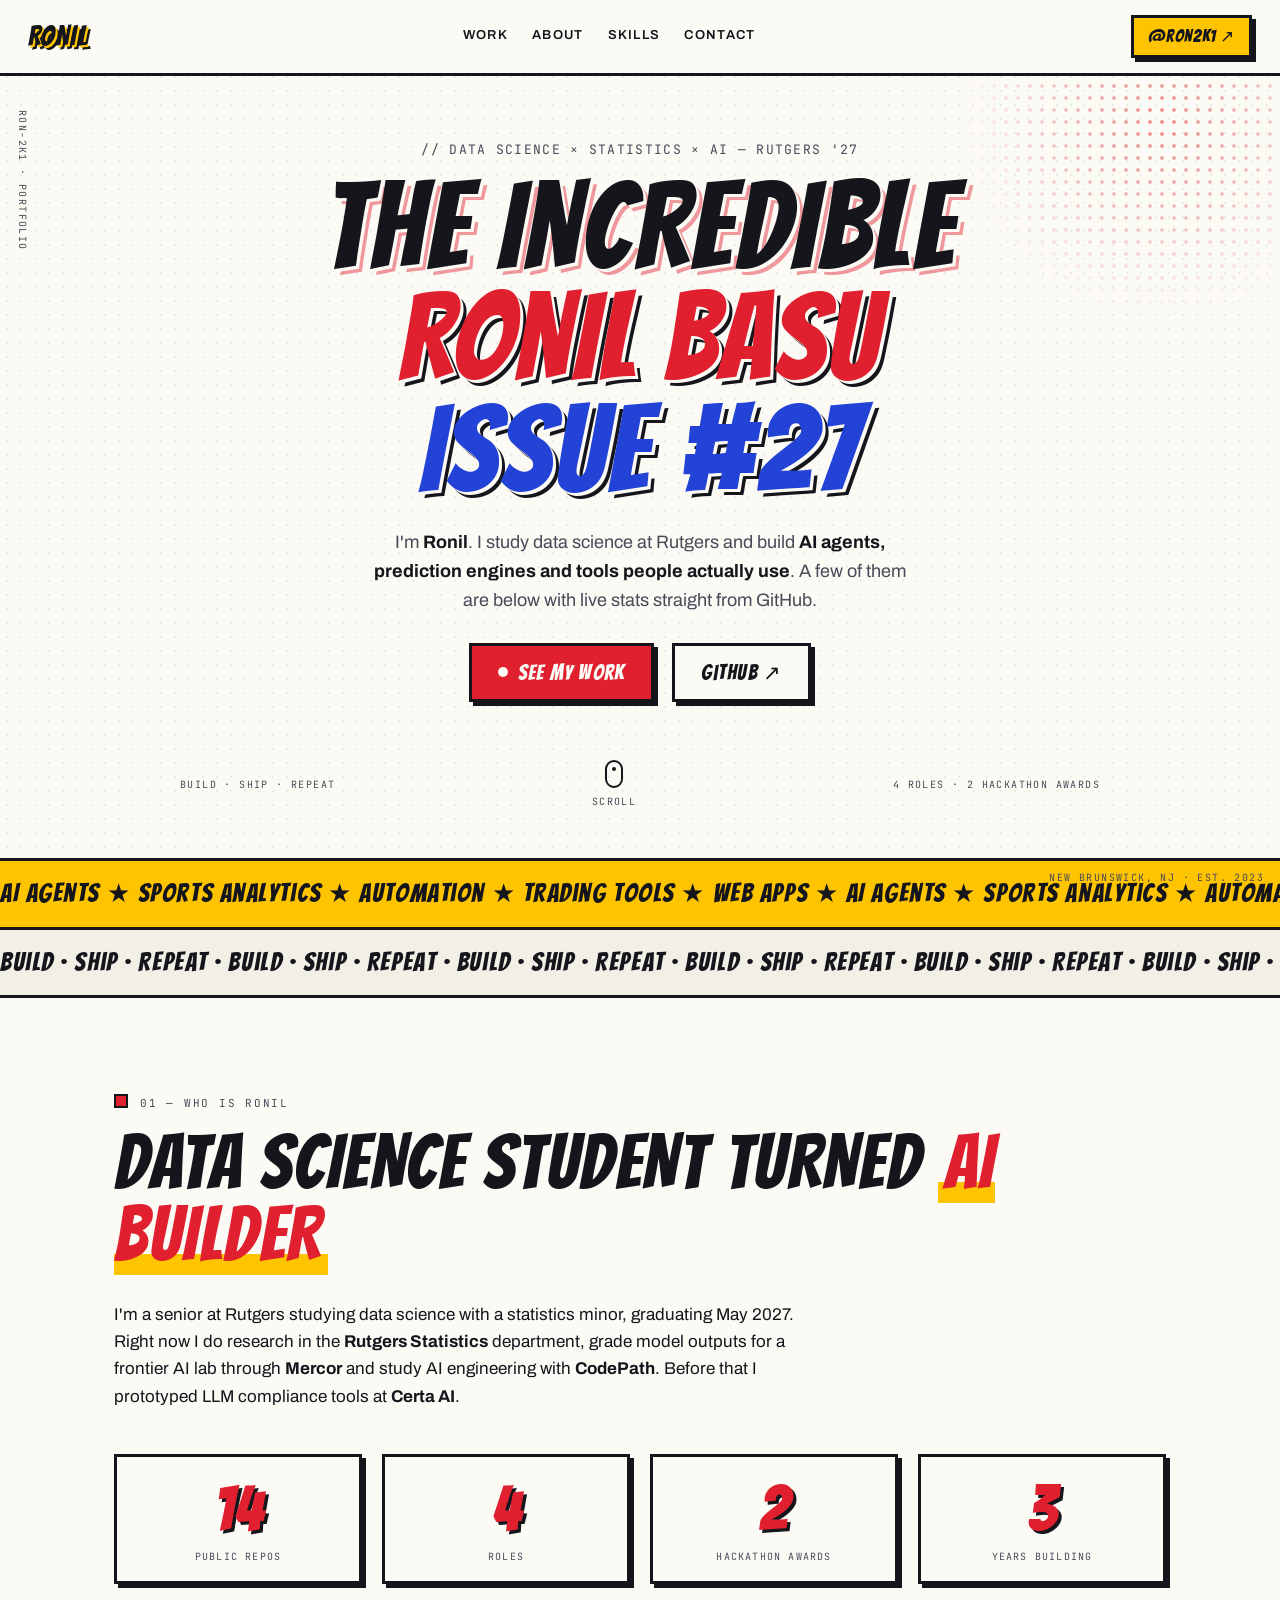
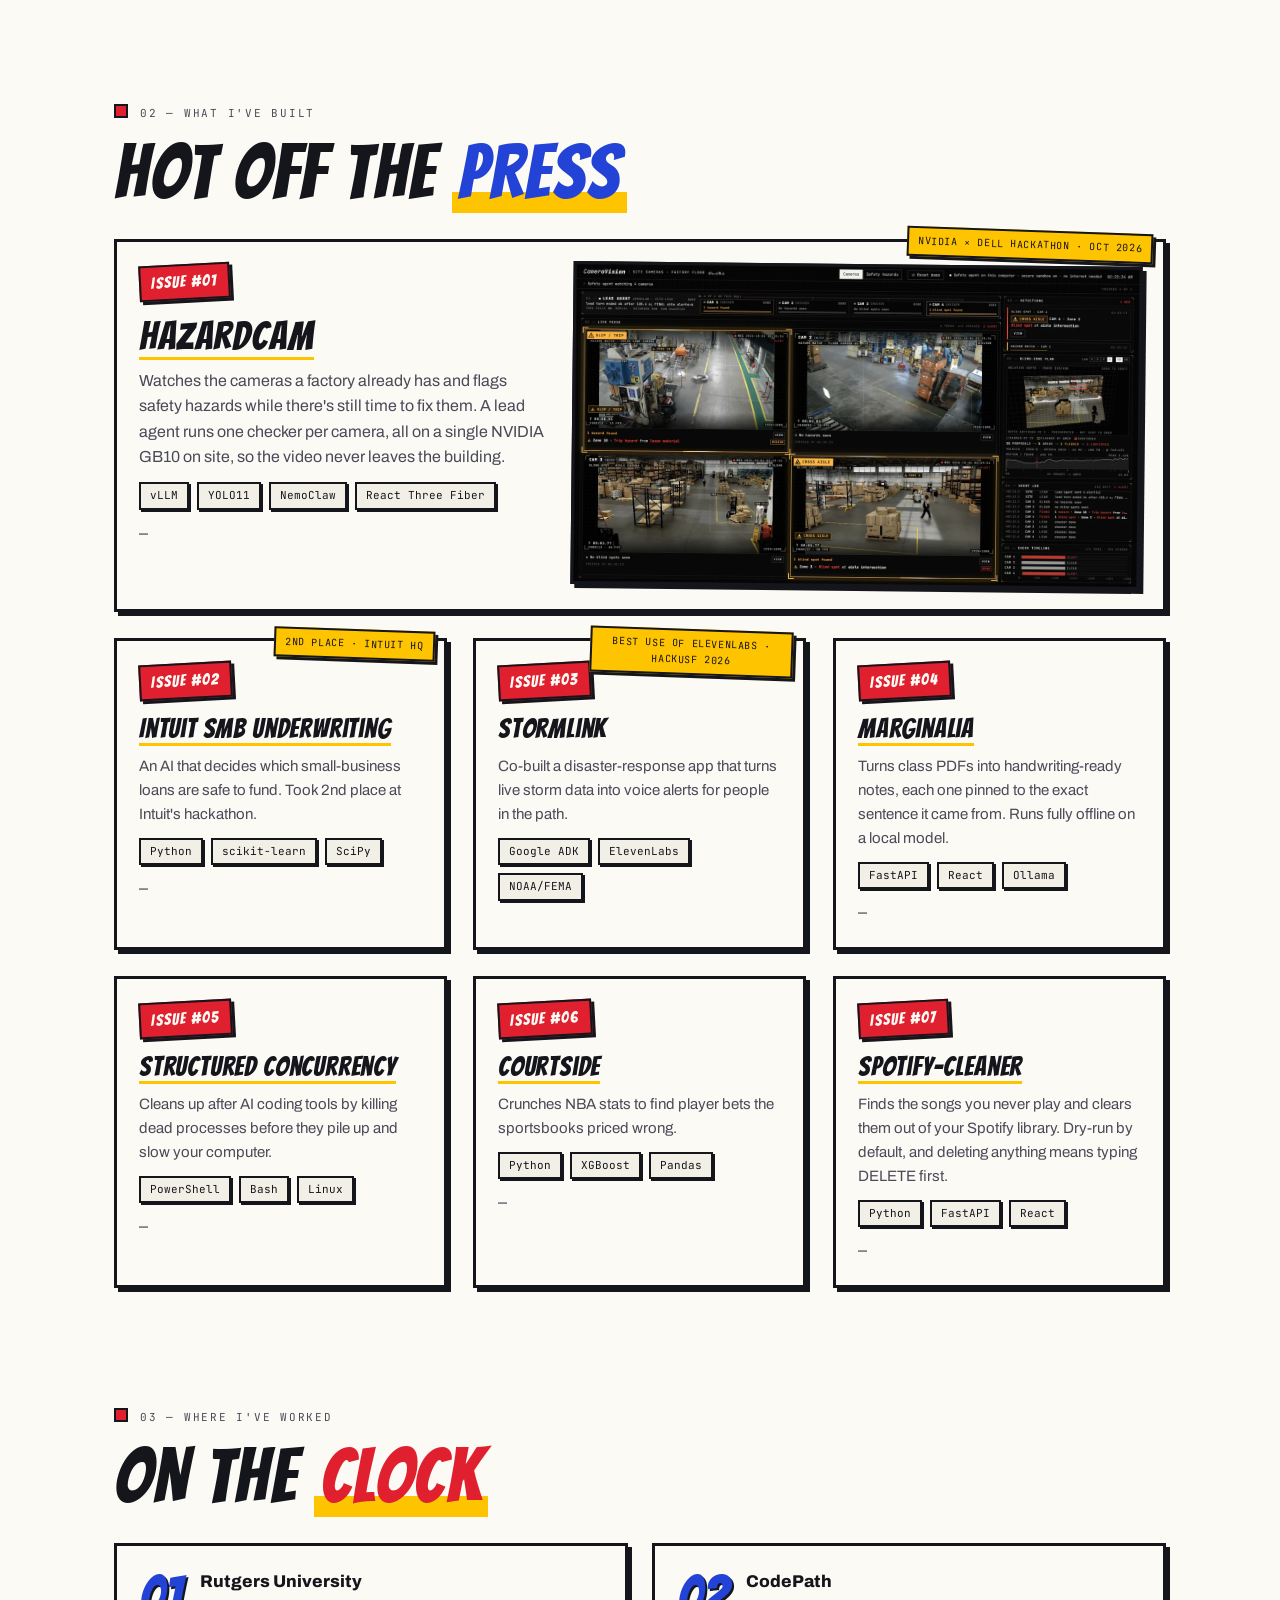
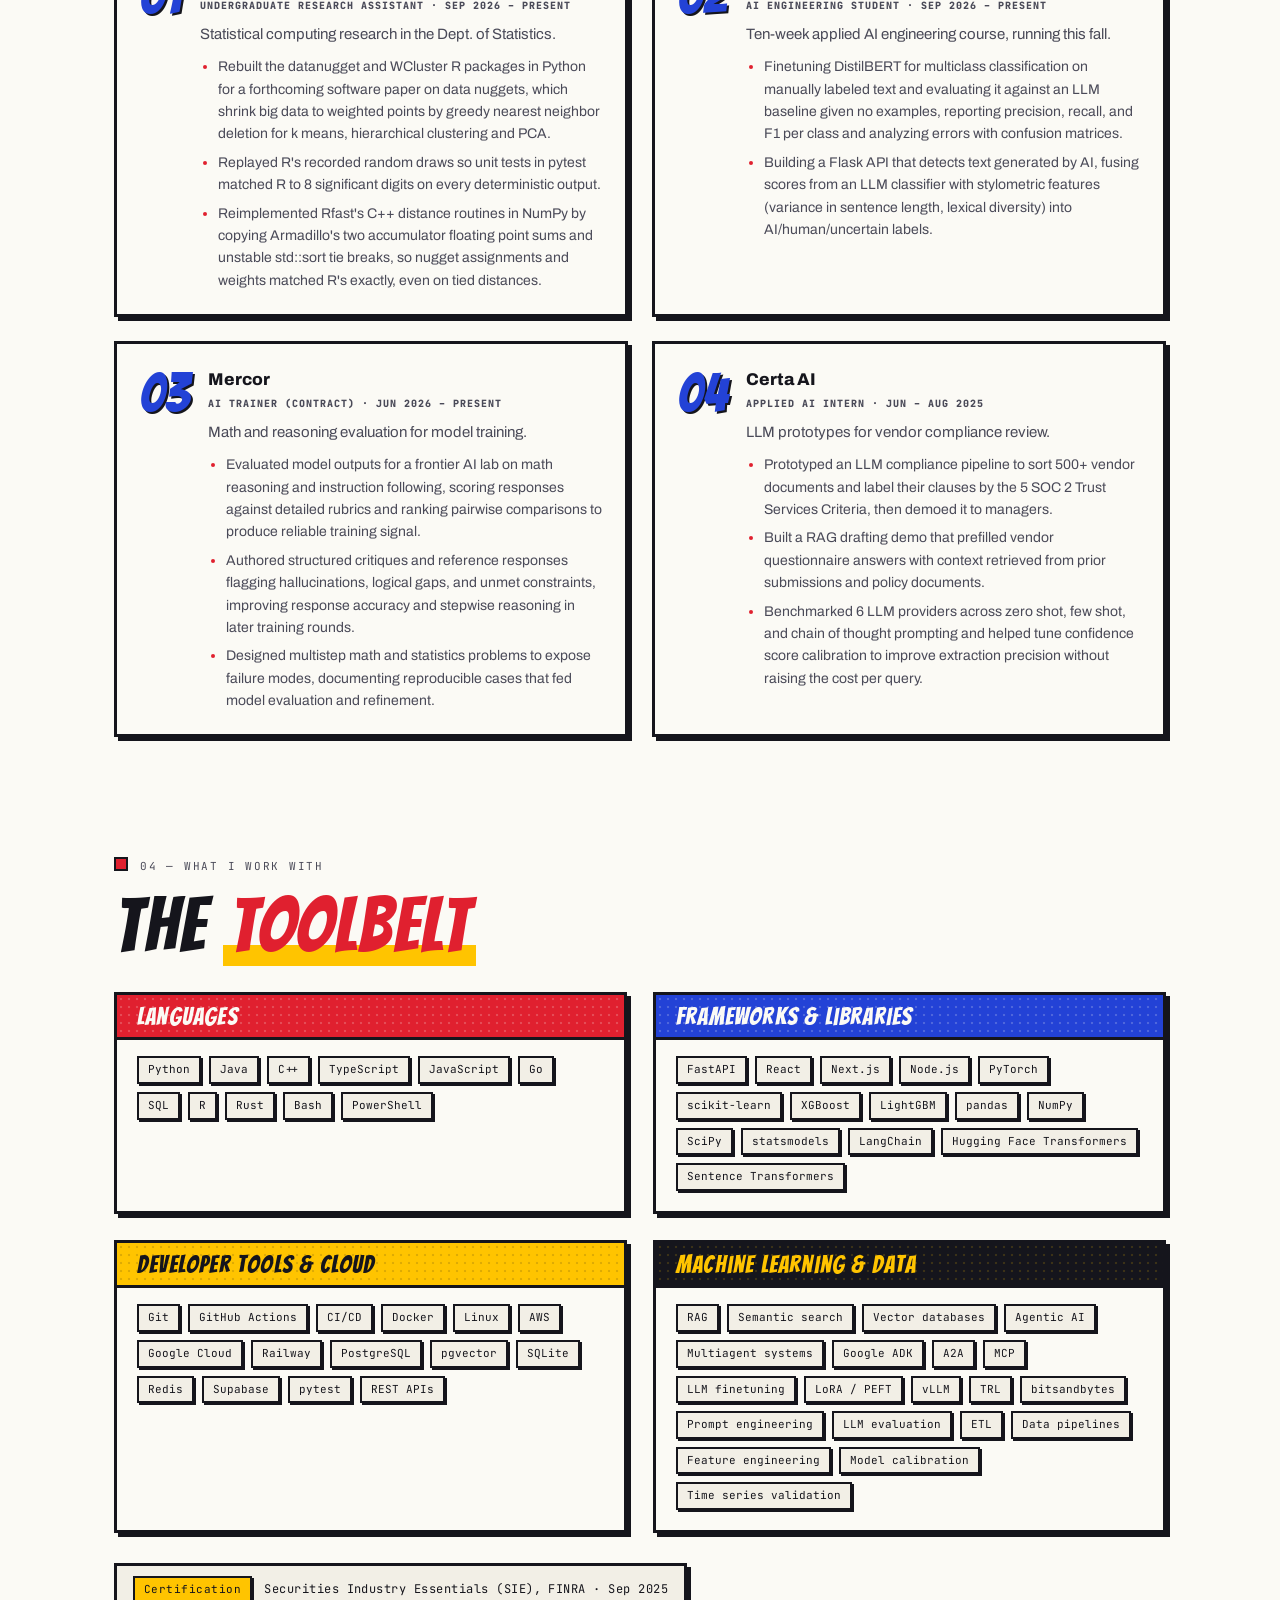
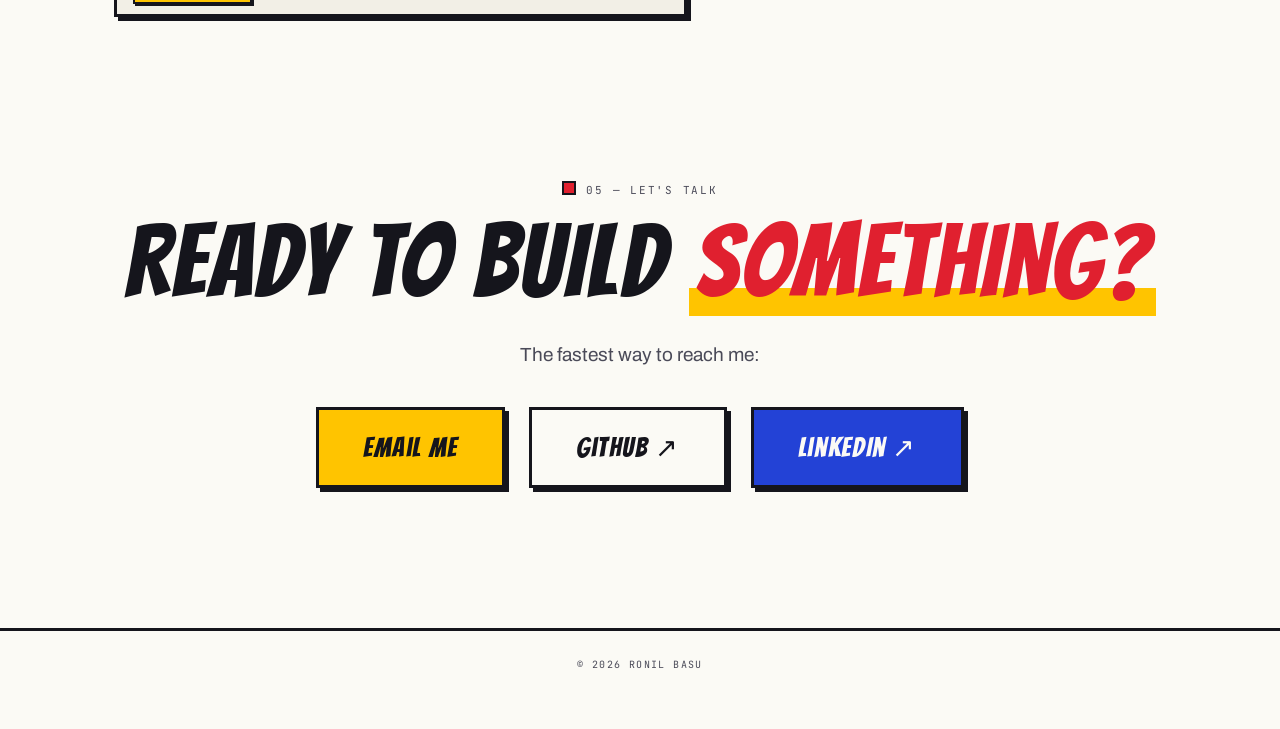
==== index.html @ 5dac4b6b "Unlink the StormLink card The title linked to the Railway demo deploy. It is plain text now, and the" ====
<!doctype html>
<html lang="en" class="no-js">
  <head>
    <meta charset="utf-8" />
    <meta name="viewport" content="width=device-width, initial-scale=1" />
    <title>The Incredible Ronil Basu · Portfolio</title>
    <meta
      name="description"
      content="Ronil Basu builds AI agents, prediction engines and tools people actually use. Data science at Rutgers. Real projects with live GitHub stats."
    />
    <meta name="theme-color" content="#FBFAF5" />
    <meta property="og:type" content="website" />
    <meta property="og:url" content="https://ron2k1.github.io/" />
    <meta property="og:title" content="The Incredible Ronil Basu · Portfolio" />
    <meta
      property="og:description"
      content="AI agents, prediction engines and tools people actually use. Data science at Rutgers. Real projects with live GitHub stats."
    />
    <meta property="og:image" content="https://ron2k1.github.io/og-card-splash.png" />
    <meta property="og:image:width" content="1200" />
    <meta property="og:image:height" content="630" />
    <meta
      property="og:image:alt"
      content="Comic splash cover: The Incredible Ronil Basu, Issue #27 burst, AI agents and prediction engines ticker."
    />
    <meta name="twitter:card" content="summary_large_image" />
    <meta name="twitter:title" content="The Incredible Ronil Basu · Portfolio" />
    <meta
      name="twitter:description"
      content="AI agents, prediction engines and tools people actually use. Data science at Rutgers."
    />
    <meta name="twitter:image" content="https://ron2k1.github.io/og-card-splash.png" />
    <link
      rel="icon"
      href="data:image/svg+xml,%3Csvg xmlns='http://www.w3.org/2000/svg' viewBox='0 0 16 16'%3E%3Crect width='16' height='16' fill='%23FFC400'/%3E%3Ctext x='8' y='12.5' font-family='Arial Black,sans-serif' font-size='11' font-weight='900' text-anchor='middle' fill='%2315151C'%3ER%3C/text%3E%3C/svg%3E"
    />
    <script>
      document.documentElement.className = document.documentElement.className.replace(
        'no-js',
        'js'
      );
    </script>
    <link rel="preconnect" href="https://fonts.googleapis.com" />
    <link rel="preconnect" href="https://fonts.gstatic.com" crossorigin />
    <link
      rel="stylesheet"
      href="https://fonts.googleapis.com/css2?family=Bangers&family=Archivo:wght@400;500;600;700;900&family=JetBrains+Mono:wght@300;400;500&display=swap"
    />
    <link rel="stylesheet" href="styles.css" />
    <script defer src="main.js"></script>
  </head>
  <body>
    <a class="skip-link" href="#work">Skip to my work</a>

    <div class="halftone" aria-hidden="true"></div>
    <div class="halftone-red" aria-hidden="true"></div>
    <div class="progress" aria-hidden="true"><i></i></div>

    <span class="hud hud-tl" aria-hidden="true">RON-2K1 · PORTFOLIO</span>
    <span class="hud hud-br" aria-hidden="true">NEW BRUNSWICK, NJ · EST. 2023</span>

    <nav class="nav">
      <a class="nav-logo" href="#top">RONIL</a>
      <div class="nav-links">
        <a href="#work">Work</a>
        <a href="#about">About</a>
        <a href="#skills">Skills</a>
        <a href="#contact">Contact</a>
      </div>
      <a class="nav-cta magnetic" href="https://github.com/ron2k1">@ron2k1 ↗</a>
    </nav>

    <main>
      <section class="hero" id="top">
        <p class="hero-tag" id="scramble-tag">// DATA SCIENCE × STATISTICS × AI — RUTGERS '27</p>
        <h1 class="h1-3d">
          <span class="row"><span class="t3d t3d-ink">THE INCREDIBLE</span></span>
          <span class="row"><span class="t3d t3d-red">RONIL BASU</span></span>
          <span class="row"><span class="t3d t3d-blue">ISSUE #27</span></span>
        </h1>
        <p class="hero-sub">
          I'm <b>Ronil</b>. I study data science at Rutgers and build
          <b>AI agents, prediction engines and tools people actually use</b>. A few of them are
          below with live stats straight from GitHub.
        </p>
        <div class="hero-actions">
          <a class="btn btn-primary magnetic" href="#work"><span class="dot"></span> See My Work</a>
          <a class="btn btn-ghost magnetic" href="https://github.com/ron2k1">GitHub ↗</a>
        </div>
        <div class="hero-meta">
          <div>BUILD · SHIP · REPEAT</div>
          <div class="scroll-hint"><div class="wheel"></div>SCROLL</div>
          <div>4 ROLES · 2 HACKATHON AWARDS</div>
        </div>
      </section>

      <div class="marquee m-fwd" aria-hidden="true">
        <div class="marquee-track">
          <span>AI Agents ★ Sports Analytics ★ Automation ★ Trading Tools ★ Web Apps ★&nbsp;</span>
          <span>AI Agents ★ Sports Analytics ★ Automation ★ Trading Tools ★ Web Apps ★&nbsp;</span>
        </div>
      </div>
      <div class="marquee m-rev" aria-hidden="true">
        <div class="marquee-track">
          <span
            >Build · Ship · Repeat · Build · Ship · Repeat · Build · Ship · Repeat · Build · Ship ·
            Repeat · Build · Ship · Repeat ·&nbsp;</span
          >
          <span
            >Build · Ship · Repeat · Build · Ship · Repeat · Build · Ship · Repeat · Build · Ship ·
            Repeat · Build · Ship · Repeat ·&nbsp;</span
          >
        </div>
      </div>

      <section class="sec" id="about">
        <p class="eyebrow reveal">01 — WHO IS RONIL</p>
        <h2 class="reveal">DATA SCIENCE STUDENT TURNED <span class="accent">AI BUILDER</span></h2>
        <div class="about-copy reveal">
          <p>
            I'm a senior at Rutgers studying data science with a statistics minor, graduating
            May 2027. Right now I do research in the <b>Rutgers Statistics</b> department,
            grade model outputs for a frontier AI lab through <b>Mercor</b> and study AI
            engineering with <b>CodePath</b>. Before that I prototyped LLM compliance tools at
            <b>Certa AI</b>.
          </p>
        </div>
        <div class="stats reveal">
          <div class="stat">
            <div class="num" data-count="14" data-live="repos">14</div>
            <div class="lbl">Public Repos</div>
          </div>
          <div class="stat">
            <div class="num" data-count="4">4</div>
            <div class="lbl">Roles</div>
          </div>
          <div class="stat">
            <div class="num" data-count="2">2</div>
            <div class="lbl">Hackathon Awards</div>
          </div>
          <div class="stat">
            <div class="num" data-count="3">3</div>
            <div class="lbl">Years Building</div>
          </div>
        </div>
      </section>

      <section class="sec" id="work">
        <p class="eyebrow reveal">02 — WHAT I'VE BUILT</p>
        <h2 class="reveal">HOT OFF THE <span class="accent-b">PRESS</span></h2>
        <div class="cards">
          <article class="card card-feature reveal">
            <span class="stamp">NVIDIA × DELL HACKATHON · OCT 2026</span>
            <div class="feature-copy">
              <div class="badge">ISSUE #01</div>
              <h3><a href="https://github.com/ron2k1/HazardCam">HazardCam</a></h3>
              <p>
                Watches the cameras a factory already has and flags safety hazards while there's
                still time to fix them. A lead agent runs one checker per camera, all on a single
                NVIDIA GB10 on site, so the video never leaves the building.
              </p>
              <div class="chip-row">
                <span class="chip">vLLM</span><span class="chip">YOLO11</span
                ><span class="chip">NemoClaw</span><span class="chip">React Three Fiber</span>
              </div>
              <p class="live" data-repo="HazardCam">—</p>
            </div>
            <figure class="feature-shot">
              <img
                src="assets/hazardcam-wall.webp"
                width="1280"
                height="720"
                loading="lazy"
                decoding="async"
                alt="HazardCam's camera wall: four factory and warehouse feeds with hazard zones boxed, a 3D depth view of one camera and the agent log"
              />
            </figure>
          </article>

          <article class="card reveal">
            <div class="badge">ISSUE #02</div>
            <span class="stamp">2ND PLACE · INTUIT HQ</span>
            <h3>
              <a href="https://github.com/ron2k1/intuit-techweek-smb-underwriting"
                >Intuit SMB Underwriting</a
              >
            </h3>
            <p>
              An AI that decides which small-business loans are safe to fund. Took 2nd place at
              Intuit's hackathon.
            </p>
            <div class="chip-row">
              <span class="chip">Python</span><span class="chip">scikit-learn</span
              ><span class="chip">SciPy</span>
            </div>
            <p class="live" data-repo="intuit-techweek-smb-underwriting">—</p>
          </article>

          <article class="card reveal">
            <div class="badge">ISSUE #03</div>
            <span class="stamp">BEST USE OF ELEVENLABS · HACKUSF 2026</span>
            <h3>StormLink</h3>
            <p>
              Co-built a disaster-response app that turns live storm data into voice alerts for
              people in the path.
            </p>
            <div class="chip-row">
              <span class="chip">Google ADK</span><span class="chip">ElevenLabs</span
              ><span class="chip">NOAA/FEMA</span>
            </div>
          </article>

          <article class="card reveal">
            <div class="badge">ISSUE #04</div>
            <h3><a href="https://github.com/ron2k1/marginalia">Marginalia</a></h3>
            <p>
              Turns class PDFs into handwriting-ready notes, each one pinned to the exact
              sentence it came from. Runs fully offline on a local model.
            </p>
            <div class="chip-row">
              <span class="chip">FastAPI</span><span class="chip">React</span
              ><span class="chip">Ollama</span>
            </div>
            <p class="live" data-repo="marginalia">—</p>
          </article>

          <article class="card reveal">
            <div class="badge">ISSUE #05</div>
            <h3>
              <a href="https://github.com/ron2k1/claude-code-structured-concurrency"
                >Structured Concurrency</a
              >
            </h3>
            <p>
              Cleans up after AI coding tools by killing dead processes before they pile up and
              slow your computer.
            </p>
            <div class="chip-row">
              <span class="chip">PowerShell</span><span class="chip">Bash</span
              ><span class="chip">Linux</span>
            </div>
            <p class="live" data-repo="claude-code-structured-concurrency">—</p>
          </article>

          <article class="card reveal">
            <div class="badge">ISSUE #06</div>
            <h3><a href="https://github.com/ron2k1/courtside-showcase">Courtside</a></h3>
            <p>Crunches NBA stats to find player bets the sportsbooks priced wrong.</p>
            <div class="chip-row">
              <span class="chip">Python</span><span class="chip">XGBoost</span
              ><span class="chip">Pandas</span>
            </div>
            <p class="live" data-repo="courtside-showcase">—</p>
          </article>

          <article class="card reveal">
            <div class="badge">ISSUE #07</div>
            <h3><a href="https://github.com/ron2k1/spotify-cleaner">spotify-cleaner</a></h3>
            <p>
              Finds the songs you never play and clears them out of your Spotify library.
              Dry-run by default, and deleting anything means typing DELETE first.
            </p>
            <div class="chip-row">
              <span class="chip">Python</span><span class="chip">FastAPI</span
              ><span class="chip">React</span>
            </div>
            <p class="live" data-repo="spotify-cleaner">—</p>
          </article>
        </div>
      </section>

      <section class="sec" id="experience">
        <p class="eyebrow reveal">03 — WHERE I'VE WORKED</p>
        <h2 class="reveal">ON THE <span class="accent">CLOCK</span></h2>
        <div class="steps">
          <div class="step reveal">
            <div class="no">01</div>
            <div class="step-body">
              <h3>
                Rutgers University
                <span class="when">Undergraduate Research Assistant · Sep 2026 – Present</span>
              </h3>
              <p>Statistical computing research in the Dept. of Statistics.</p>
              <ul class="step-bullets">
                <li>
                  Rebuilt the datanugget and WCluster R packages in Python for a forthcoming
                  software paper on data nuggets, which shrink big data to weighted points by
                  greedy nearest neighbor deletion for k means, hierarchical clustering and PCA.
                </li>
                <li>
                  Replayed R's recorded random draws so unit tests in pytest matched R to 8
                  significant digits on every deterministic output.
                </li>
                <li>
                  Reimplemented Rfast's C++ distance routines in NumPy by copying Armadillo's two
                  accumulator floating point sums and unstable std::sort tie breaks, so nugget
                  assignments and weights matched R's exactly, even on tied distances.
                </li>
              </ul>
            </div>
          </div>
          <div class="step reveal">
            <div class="no">02</div>
            <div class="step-body">
              <h3>CodePath <span class="when">AI Engineering Student · Sep 2026 – Present</span></h3>
              <p>Ten-week applied AI engineering course, running this fall.</p>
              <ul class="step-bullets">
                <li>
                  Finetuning DistilBERT for multiclass classification on manually labeled text
                  and evaluating it against an LLM baseline given no examples, reporting
                  precision, recall, and F1 per class and analyzing errors with confusion
                  matrices.
                </li>
                <li>
                  Building a Flask API that detects text generated by AI, fusing scores from an
                  LLM classifier with stylometric features (variance in sentence length, lexical
                  diversity) into AI/human/uncertain labels.
                </li>
              </ul>
            </div>
          </div>
          <div class="step reveal">
            <div class="no">03</div>
            <div class="step-body">
              <h3>Mercor <span class="when">AI Trainer (Contract) · Jun 2026 – Present</span></h3>
              <p>Math and reasoning evaluation for model training.</p>
              <ul class="step-bullets">
                <li>
                  Evaluated model outputs for a frontier AI lab on math reasoning and
                  instruction following, scoring responses against detailed rubrics and ranking
                  pairwise comparisons to produce reliable training signal.
                </li>
                <li>
                  Authored structured critiques and reference responses flagging
                  hallucinations, logical gaps, and unmet constraints, improving response
                  accuracy and stepwise reasoning in later training rounds.
                </li>
                <li>
                  Designed multistep math and statistics problems to expose failure modes,
                  documenting reproducible cases that fed model evaluation and refinement.
                </li>
              </ul>
            </div>
          </div>
          <div class="step reveal">
            <div class="no">04</div>
            <div class="step-body">
              <h3>Certa AI <span class="when">Applied AI Intern · Jun – Aug 2025</span></h3>
              <p>LLM prototypes for vendor compliance review.</p>
              <ul class="step-bullets">
                <li>
                  Prototyped an LLM compliance pipeline to sort 500+ vendor documents and label
                  their clauses by the 5&nbsp;SOC&nbsp;2 Trust Services Criteria, then demoed it
                  to managers.
                </li>
                <li>
                  Built a RAG drafting demo that prefilled vendor questionnaire answers with
                  context retrieved from prior submissions and policy documents.
                </li>
                <li>
                  Benchmarked 6 LLM providers across zero shot, few shot, and chain of thought
                  prompting and helped tune confidence score calibration to improve extraction
                  precision without raising the cost per query.
                </li>
              </ul>
            </div>
          </div>
        </div>
      </section>

      <section class="sec" id="skills">
        <p class="eyebrow reveal">04 — WHAT I WORK WITH</p>
        <h2 class="reveal">THE <span class="accent">TOOLBELT</span></h2>
        <div class="skill-groups">
          <div class="skill-group reveal">
            <h3>Languages</h3>
            <div class="chip-row">
              <span class="chip">Python</span><span class="chip">Java</span
              ><span class="chip">C++</span><span class="chip">TypeScript</span
              ><span class="chip">JavaScript</span><span class="chip">Go</span
              ><span class="chip">SQL</span><span class="chip">R</span
              ><span class="chip">Rust</span><span class="chip">Bash</span
              ><span class="chip">PowerShell</span>
            </div>
          </div>
          <div class="skill-group sg-frameworks reveal">
            <h3>Frameworks &amp; Libraries</h3>
            <div class="chip-row">
              <span class="chip">FastAPI</span><span class="chip">React</span
              ><span class="chip">Next.js</span><span class="chip">Node.js</span
              ><span class="chip">PyTorch</span><span class="chip">scikit-learn</span
              ><span class="chip">XGBoost</span><span class="chip">LightGBM</span
              ><span class="chip">pandas</span><span class="chip">NumPy</span
              ><span class="chip">SciPy</span><span class="chip">statsmodels</span
              ><span class="chip">LangChain</span
              ><span class="chip">Hugging Face Transformers</span
              ><span class="chip">Sentence Transformers</span>
            </div>
          </div>
          <div class="skill-group sg-tools reveal">
            <h3>Developer Tools &amp; Cloud</h3>
            <div class="chip-row">
              <span class="chip">Git</span><span class="chip">GitHub Actions</span
              ><span class="chip">CI/CD</span><span class="chip">Docker</span
              ><span class="chip">Linux</span><span class="chip">AWS</span
              ><span class="chip">Google Cloud</span><span class="chip">Railway</span
              ><span class="chip">PostgreSQL</span><span class="chip">pgvector</span
              ><span class="chip">SQLite</span><span class="chip">Redis</span
              ><span class="chip">Supabase</span><span class="chip">pytest</span
              ><span class="chip">REST APIs</span>
            </div>
          </div>
          <div class="skill-group sg-ml reveal">
            <h3>Machine Learning &amp; Data</h3>
            <div class="chip-row">
              <span class="chip">RAG</span><span class="chip">Semantic search</span
              ><span class="chip">Vector databases</span><span class="chip">Agentic AI</span
              ><span class="chip">Multiagent systems</span><span class="chip">Google ADK</span
              ><span class="chip">A2A</span><span class="chip">MCP</span
              ><span class="chip">LLM finetuning</span><span class="chip">LoRA / PEFT</span
              ><span class="chip">vLLM</span><span class="chip">TRL</span
              ><span class="chip">bitsandbytes</span><span class="chip">Prompt engineering</span
              ><span class="chip">LLM evaluation</span><span class="chip">ETL</span
              ><span class="chip">Data pipelines</span
              ><span class="chip">Feature engineering</span
              ><span class="chip">Model calibration</span
              ><span class="chip">Time series validation</span>
            </div>
          </div>
        </div>
        <p class="cert-strip reveal">
          <span class="chip chip-cert">Certification</span>
          <span>Securities Industry Essentials (SIE), FINRA · Sep 2025</span>
        </p>
      </section>

      <section class="sec" id="contact">
        <p class="eyebrow reveal">05 — LET'S TALK</p>
        <h2 class="reveal">READY TO BUILD <span class="accent">SOMETHING?</span></h2>
        <p class="contact-sub reveal">
          The fastest way to reach me:
        </p>
        <div class="contact-actions reveal">
          <a class="btn btn-mail magnetic" href="mailto:ronilbasu@gmail.com">Email Me</a>
          <a class="btn btn-ghost magnetic" href="https://github.com/ron2k1">GitHub ↗</a>
          <a class="btn btn-link magnetic" href="https://linkedin.com/in/ronil-basu">LinkedIn ↗</a>
        </div>
      </section>
    </main>

    <footer class="footer">© 2026 RONIL BASU</footer>
  </body>
</html>
---- styles.css ----
/* ============================================================
   RONIL BASU — COMIC ISSUE
   Paper-white comic book: halftone texture, hard offset sticker
   shadows, Bangers display over Archivo body, candy-stripe
   progress. No build step. No framework.

   Motion contract: everything animated lives inside
   @media (prefers-reduced-motion: no-preference) EXCEPT the
   scroll-linked progress fill (position report, not decoration).
   The static page is complete without JS — reveals only hide
   content under html.js + motion-ok.
   ============================================================ */

:root {
  --paper: #fbfaf5;
  --paper-2: #f2efe6;
  --ink: #15151c;
  --ink-soft: #4a4a58;
  --red: #e0202f;
  --red-deep: #b30e1e;
  --blue: #2342d6;
  --blue-deep: #16289b;
  --yellow: #ffc400;
  --line: rgba(21, 21, 28, 0.16);
  --shadow: 4px 4px 0 var(--ink);
}

* {
  box-sizing: border-box;
}

html {
  overflow-x: clip;
  scroll-padding-top: 86px;
}

body {
  margin: 0;
  overflow-x: clip;
  background: var(--paper);
  color: var(--ink);
  font-family: 'Archivo', sans-serif;
  font-size: 16px;
  line-height: 1.6;
}

::selection {
  background: var(--yellow);
  color: var(--ink);
}

:focus-visible {
  outline: 3px solid var(--ink);
  outline-offset: 2px;
}

img {
  max-width: 100%;
}

/* ---- skip link ---------------------------------------------- */

.skip-link {
  position: fixed;
  top: 14px;
  left: 14px;
  z-index: 200;
  padding: 8px 16px;
  background: var(--yellow);
  color: var(--ink);
  border: 3px solid var(--ink);
  box-shadow: var(--shadow);
  font-family: 'Archivo', sans-serif;
  font-weight: 700;
  text-decoration: none;
  transform: translateY(-200%);
}

.skip-link:focus {
  transform: none;
}

/* ---- halftone texture --------------------------------------- */

.halftone {
  position: fixed;
  inset: 0;
  z-index: -1;
  pointer-events: none;
  background-image: radial-gradient(var(--line) 1px, transparent 1.6px);
  background-size: 14px 14px;
  opacity: 0.4;
}

.halftone-red {
  position: fixed;
  top: -160px;
  right: -160px;
  width: 560px;
  height: 560px;
  z-index: -1;
  pointer-events: none;
  background-image: radial-gradient(rgba(224, 32, 47, 0.5) 1.5px, transparent 2.2px);
  background-size: 12px 12px;
  -webkit-mask-image: radial-gradient(closest-side, #000, transparent 72%);
  mask-image: radial-gradient(closest-side, #000, transparent 72%);
}

/* ---- candy-stripe progress (scroll-linked: NOT motion-gated) - */

.progress {
  position: fixed;
  top: 0;
  left: 0;
  width: 100%;
  height: 7px;
  z-index: 100;
}

.progress i {
  display: block;
  height: 5px;
  width: 0;
  border-bottom: 2px solid var(--ink);
  background: repeating-linear-gradient(90deg, var(--red) 0 30px, var(--blue) 30px 60px);
}

/* ---- HUD corner labels --------------------------------------- */

.hud {
  position: fixed;
  z-index: 40;
  font-family: 'JetBrains Mono', monospace;
  font-size: 10px;
  letter-spacing: 0.14em;
  color: var(--ink-soft);
  pointer-events: none;
}

.hud-tl {
  top: 110px;
  left: 14px;
  writing-mode: vertical-rl;
}

.hud-br {
  bottom: 14px;
  right: 16px;
}

/* ---- nav ------------------------------------------------------ */

.nav {
  position: sticky;
  top: 0;
  z-index: 50;
  display: flex;
  align-items: center;
  justify-content: space-between;
  gap: 18px;
  padding: 14px 28px;
  background: var(--paper);
  border-bottom: 3px solid var(--ink);
}

.nav-logo {
  font-family: 'Bangers', cursive;
  font-size: 28px;
  letter-spacing: 0.05em;
  color: var(--ink);
  text-decoration: none;
  text-shadow:
    2px 2px 0 var(--yellow),
    4px 4px 0 var(--ink);
}

.nav-links {
  display: flex;
  gap: 24px;
}

.nav-links a {
  font-weight: 600;
  font-size: 13px;
  letter-spacing: 0.1em;
  text-transform: uppercase;
  color: var(--ink);
  text-decoration: none;
  border-bottom: 3px solid transparent;
}

.nav-links a:hover {
  color: var(--red);
  border-bottom-color: var(--yellow);
}

.nav-cta {
  font-family: 'Bangers', cursive;
  font-size: 17px;
  letter-spacing: 0.05em;
  padding: 5px 14px;
  background: var(--yellow);
  color: var(--ink);
  border: 3px solid var(--ink);
  box-shadow: var(--shadow);
  text-decoration: none;
  white-space: nowrap;
}

/* ---- buttons -------------------------------------------------- */

.btn {
  display: inline-flex;
  align-items: center;
  gap: 10px;
  font-family: 'Bangers', cursive;
  font-size: 21px;
  letter-spacing: 0.06em;
  padding: 10px 26px;
  border: 3px solid var(--ink);
  box-shadow: var(--shadow);
  background: var(--paper);
  color: var(--ink);
  text-decoration: none;
}

.btn:hover {
  box-shadow: 7px 7px 0 var(--ink);
}

.btn:active {
  box-shadow: 2px 2px 0 var(--ink);
}

.btn-primary {
  background: var(--red);
  color: var(--paper);
}

.btn-primary .dot {
  width: 10px;
  height: 10px;
  border-radius: 50%;
  background: var(--paper);
}

.btn-mail {
  background: var(--yellow);
}

.btn-link {
  background: var(--blue);
  color: var(--paper);
}

/* ---- hero ------------------------------------------------------ */

.hero {
  min-height: calc(92vh - 70px);
  display: flex;
  flex-direction: column;
  align-items: center;
  justify-content: center;
  text-align: center;
  padding: 64px 24px 48px;
}

.hero-tag {
  font-family: 'JetBrains Mono', monospace;
  font-size: 13px;
  letter-spacing: 0.1em;
  color: var(--ink-soft);
  margin: 0 0 10px;
  min-height: 1.4em;
}

.h1-3d {
  margin: 0;
  line-height: 0.92;
}

.h1-3d .row {
  display: block;
}

.t3d {
  font-family: 'Bangers', cursive;
  font-weight: 400;
  font-size: clamp(52px, 9.5vw, 128px);
  letter-spacing: 0.02em;
  display: inline-block;
}

.t3d-ink {
  color: var(--ink);
  text-shadow:
    3px 3px 0 var(--paper),
    6px 6px 0 rgba(224, 32, 47, 0.45);
}

.t3d-red {
  color: var(--red);
  text-shadow:
    3px 3px 0 var(--paper),
    6px 6px 0 var(--ink);
}

.t3d-blue {
  color: var(--blue);
  text-shadow:
    3px 3px 0 var(--paper),
    6px 6px 0 var(--ink);
}

.hero-sub {
  font-size: 18px;
  max-width: 56ch;
  margin: 22px auto 28px;
  color: var(--ink-soft);
}

.hero-sub b {
  color: var(--ink);
}

.hero-actions {
  display: flex;
  flex-wrap: wrap;
  justify-content: center;
  gap: 18px;
}

.hero-meta {
  width: min(920px, 100%);
  margin-top: 58px;
  display: flex;
  align-items: center;
  justify-content: space-between;
  gap: 14px;
  font-family: 'JetBrains Mono', monospace;
  font-size: 10px;
  letter-spacing: 0.14em;
  color: var(--ink-soft);
}

.scroll-hint {
  display: flex;
  flex-direction: column;
  align-items: center;
  gap: 6px;
}

.wheel {
  width: 18px;
  height: 28px;
  border: 2px solid var(--ink);
  border-radius: 10px;
  position: relative;
}

.wheel::before {
  content: '';
  position: absolute;
  top: 5px;
  left: 50%;
  width: 4px;
  height: 4px;
  margin-left: -2px;
  border-radius: 50%;
  background: var(--ink);
}

/* ---- marquees -------------------------------------------------- */

.marquee {
  overflow: hidden;
  border-top: 3px solid var(--ink);
  border-bottom: 3px solid var(--ink);
  background: var(--yellow);
}

.m-rev {
  background: var(--paper-2);
  border-top: 0;
}

.marquee-track {
  display: inline-flex;
  padding: 12px 0;
  white-space: nowrap;
  font-family: 'Bangers', cursive;
  font-size: 26px;
  letter-spacing: 0.06em;
}

/* ---- sections -------------------------------------------------- */

.sec {
  max-width: 1100px;
  margin: 0 auto;
  padding: 96px 24px 24px;
}

.eyebrow {
  font-family: 'JetBrains Mono', monospace;
  font-size: 11px;
  letter-spacing: 0.16em;
  color: var(--ink-soft);
  margin: 0 0 14px;
}

.eyebrow::before {
  content: '';
  display: inline-block;
  width: 10px;
  height: 10px;
  background: var(--red);
  border: 2px solid var(--ink);
  margin-right: 12px;
  vertical-align: -1px;
}

h2 {
  font-family: 'Bangers', cursive;
  font-weight: 400;
  font-size: clamp(40px, 6vw, 76px);
  line-height: 0.95;
  letter-spacing: 0.02em;
  margin: 0 0 30px;
}

.accent {
  color: var(--red);
  background: linear-gradient(0deg, var(--yellow) 0 26%, transparent 26%);
  padding: 0 6px;
}

.accent-b {
  color: var(--blue);
  background: linear-gradient(0deg, var(--yellow) 0 26%, transparent 26%);
  padding: 0 6px;
}

.about-copy {
  max-width: 70ch;
  font-size: 17px;
}

/* ---- stats ------------------------------------------------------ */

.stats {
  display: grid;
  grid-template-columns: repeat(4, 1fr);
  gap: 20px;
  margin-top: 44px;
}

.stat {
  background: var(--paper);
  border: 3px solid var(--ink);
  box-shadow: var(--shadow);
  padding: 20px 14px 16px;
  text-align: center;
}

.num {
  font-family: 'Bangers', cursive;
  font-size: clamp(44px, 5vw, 72px);
  line-height: 1;
  color: var(--red);
  text-shadow: 3px 3px 0 var(--ink);
}

.lbl {
  margin-top: 8px;
  font-family: 'JetBrains Mono', monospace;
  font-size: 10px;
  letter-spacing: 0.12em;
  text-transform: uppercase;
  color: var(--ink-soft);
}

/* ---- project cards ---------------------------------------------- */

.cards {
  display: grid;
  grid-template-columns: repeat(auto-fit, minmax(280px, 1fr));
  gap: 26px;
}

.card {
  position: relative;
  display: flex;
  flex-direction: column;
  gap: 12px;
  background: var(--paper);
  border: 3px solid var(--ink);
  box-shadow: var(--shadow);
  padding: 22px;
}

.badge {
  align-self: flex-start;
  font-family: 'Bangers', cursive;
  font-size: 16px;
  letter-spacing: 0.08em;
  background: var(--red);
  color: var(--paper);
  border: 2px solid var(--ink);
  box-shadow: 3px 3px 0 var(--ink);
  padding: 3px 10px;
  transform: rotate(-3deg);
}

.stamp {
  position: absolute;
  top: -12px;
  right: 10px;
  z-index: 2;
  max-width: 62%;
  text-align: center;
  font-family: 'JetBrains Mono', monospace;
  font-size: 10px;
  letter-spacing: 0.06em;
  background: var(--yellow);
  border: 2px solid var(--ink);
  box-shadow: 3px 3px 0 var(--ink);
  padding: 5px 9px;
  transform: rotate(2deg);
}

.card h3 {
  font-family: 'Bangers', cursive;
  font-weight: 400;
  font-size: 27px;
  letter-spacing: 0.03em;
  line-height: 1;
  margin: 4px 0 0;
}

.card h3 a {
  color: var(--ink);
  text-decoration: none;
  border-bottom: 3px solid var(--yellow);
}

.card h3 a:hover {
  color: var(--red);
  border-bottom-color: var(--red);
}

.card p {
  margin: 0;
  font-size: 15px;
  color: var(--ink-soft);
}

.chip-row {
  display: flex;
  flex-wrap: wrap;
  gap: 8px;
}

.chip {
  font-family: 'JetBrains Mono', monospace;
  font-size: 11px;
  background: var(--paper-2);
  border: 2px solid var(--ink);
  box-shadow: 2px 2px 0 var(--ink);
  padding: 3px 9px;
}

.chip-cert {
  background: var(--yellow);
}

.live {
  margin-top: auto;
  font-family: 'JetBrains Mono', monospace;
  font-size: 11px;
  letter-spacing: 0.04em;
  color: var(--ink-soft);
}

.live a {
  color: var(--ink);
  border-bottom: 2px solid var(--yellow);
  text-decoration: none;
}

.live a:hover {
  color: var(--red);
  border-bottom-color: var(--red);
}

/* cover stories: span every column so the six cards under them fill whole rows */
.card-feature {
  grid-column: 1 / -1;
  display: grid;
  grid-template-columns: minmax(0, 5fr) minmax(0, 7fr);
  align-items: center;
  gap: 26px;
}

/* every other cover puts the shot on the left */
.card-feature-flip {
  grid-template-columns: minmax(0, 7fr) minmax(0, 5fr);
}

.card-feature-flip .feature-shot {
  order: -1;
  transform: rotate(-0.6deg);
}

.feature-copy {
  display: flex;
  flex-direction: column;
  gap: 12px;
  height: 100%;
}

.card-feature h3 {
  font-size: 40px;
}

.card-feature .feature-copy p:not(.live) {
  font-size: 16px;
}

.feature-shot {
  margin: 0;
  border: 3px solid var(--ink);
  box-shadow: var(--shadow);
  background: var(--ink);
  transform: rotate(0.6deg);
}

.feature-shot img {
  display: block;
  width: 100%;
  height: auto;
}

.feature-shot:has(.feature-inset) {
  position: relative;
  margin-bottom: 18px;
}

/* a second panel overlapping the shot's corner, like a comic inset */
.feature-shot .feature-inset {
  position: absolute;
  right: -12px;
  bottom: -18px;
  width: 36%;
  border: 3px solid var(--ink);
  box-shadow: var(--shadow);
  background: var(--ink);
  transform: rotate(-2.5deg);
}

.feature-shot .inset-portrait {
  width: 24%;
}

/* ---- experience steps -------------------------------------------- */

.steps {
  display: grid;
  grid-template-columns: repeat(auto-fit, minmax(min(420px, 100%), 1fr));
  gap: 24px;
}

.step {
  display: flex;
  gap: 18px;
  background: var(--paper);
  border: 3px solid var(--ink);
  box-shadow: var(--shadow);
  padding: 22px;
}

.no {
  font-family: 'Bangers', cursive;
  font-size: 54px;
  line-height: 1;
  color: var(--blue);
  text-shadow: 2px 2px 0 var(--ink);
}

.step-body h3 {
  margin: 0 0 8px;
  font-size: 17px;
  font-weight: 800;
}

.when {
  display: block;
  margin-top: 3px;
  font-family: 'JetBrains Mono', monospace;
  font-size: 10px;
  letter-spacing: 0.1em;
  text-transform: uppercase;
  color: var(--ink-soft);
}

.step-body p {
  margin: 0;
  font-size: 15px;
  color: var(--ink-soft);
}

.step-bullets {
  margin: 10px 0 0;
  padding-left: 18px;
  font-size: 14px;
  color: var(--ink-soft);
}

.step-bullets li {
  margin-top: 6px;
}

.step-bullets li::marker {
  color: var(--red);
}

/* ---- skills -------------------------------------------------------- */

.skill-groups {
  display: grid;
  grid-template-columns: repeat(auto-fit, minmax(min(400px, 100%), 1fr));
  gap: 26px;
}

/* each group is a comic panel; the halftone title band carries its color */
.skill-group {
  --sg: var(--red);
  --sg-text: var(--paper);
  --sg-dot: rgba(251, 250, 245, 0.2);
  background: var(--paper);
  border: 3px solid var(--ink);
  box-shadow: var(--shadow);
  padding: 0 20px 20px;
}

.sg-frameworks {
  --sg: var(--blue);
}

.sg-tools {
  --sg: var(--yellow);
  --sg-text: var(--ink);
  --sg-dot: rgba(21, 21, 28, 0.14);
}

.sg-ml {
  --sg: var(--ink);
  --sg-text: var(--yellow);
  --sg-dot: rgba(255, 196, 0, 0.16);
}

.skill-group h3 {
  margin: 0 -20px 16px;
  padding: 9px 20px 7px;
  background:
    radial-gradient(var(--sg-dot) 1px, transparent 1.6px) 0 0 / 8px 8px,
    var(--sg);
  color: var(--sg-text);
  border-bottom: 3px solid var(--ink);
  font-family: 'Bangers', cursive;
  font-weight: 400;
  font-size: 24px;
  letter-spacing: 0.05em;
  line-height: 1.1;
}

.cert-strip {
  display: flex;
  flex-wrap: wrap;
  align-items: center;
  gap: 12px;
  width: fit-content;
  max-width: 100%;
  margin: 30px 0 0;
  padding: 10px 16px;
  background: var(--paper-2);
  border: 3px solid var(--ink);
  box-shadow: var(--shadow);
  font-family: 'JetBrains Mono', monospace;
  font-size: 12px;
  letter-spacing: 0.04em;
}

/* ---- contact -------------------------------------------------------- */

#contact {
  text-align: center;
  padding-top: 140px;
  padding-bottom: 140px;
}

#contact h2 {
  font-size: clamp(52px, 8vw, 112px);
}

#contact .eyebrow::before {
  margin-right: 10px;
}

.contact-sub {
  max-width: 52ch;
  margin: 0 auto;
  font-size: 19px;
  color: var(--ink-soft);
}

.contact-actions {
  display: flex;
  flex-wrap: wrap;
  justify-content: center;
  gap: 24px;
  margin-top: 36px;
}

.contact-actions .btn {
  font-size: 27px;
  padding: 16px 44px;
}

/* ---- footer ---------------------------------------------------------- */

.footer {
  border-top: 3px solid var(--ink);
  text-align: center;
  font-family: 'JetBrains Mono', monospace;
  font-size: 10px;
  letter-spacing: 0.14em;
  color: var(--ink-soft);
  padding: 26px 20px 56px;
}

/* ============================================================
   MOTION — everything below runs only when the user allows it
   ============================================================ */

@media (prefers-reduced-motion: no-preference) {
  html {
    scroll-behavior: smooth;
  }

  /* halftone blob drift */
  .halftone-red {
    animation: dotDrift 14s ease-in-out infinite alternate;
  }

  @keyframes dotDrift {
    to {
      transform: translate(-36px, 44px);
    }
  }

  /* marquees */
  .m-fwd .marquee-track {
    animation: mq 22s linear infinite;
  }

  .m-rev .marquee-track {
    animation: mq 17s linear infinite reverse;
  }

  @keyframes mq {
    to {
      transform: translateX(-50%);
    }
  }

  /* hero polish */
  .h1-3d .row {
    will-change: transform;
  }

  .btn-primary .dot {
    animation: pulse 1.4s ease-in-out infinite;
  }

  @keyframes pulse {
    50% {
      transform: scale(1.5);
      opacity: 0.6;
    }
  }

  .wheel::before {
    animation: wheelDrop 1.6s ease-in infinite;
  }

  @keyframes wheelDrop {
    70% {
      transform: translateY(12px);
      opacity: 0;
    }
    100% {
      transform: translateY(0);
      opacity: 0;
    }
  }

  /* smooth magnetic follow (JS drives the transform) */
  .magnetic {
    transition: transform 150ms ease-out;
  }

  /* card hover lift */
  .card {
    transition:
      transform 150ms ease,
      box-shadow 150ms ease;
  }

  .card:hover {
    transform: translate(-3px, -3px);
    box-shadow: 7px 7px 0 var(--ink);
  }

  /* scroll reveals — content only hides when JS is alive AND motion is allowed */
  html.js .reveal {
    opacity: 0;
  }

  html.js .reveal.in {
    animation: popIn 600ms cubic-bezier(0.22, 1, 0.36, 1) both;
  }

  @keyframes popIn {
    from {
      opacity: 0;
      transform: translateY(18px) rotate(0.4deg);
    }
    to {
      opacity: 1;
      transform: none;
    }
  }

  /* stagger: cards and steps pop in sequence */
  html.js .card.reveal.in:nth-child(2) {
    animation-delay: 70ms;
  }
  html.js .card.reveal.in:nth-child(3) {
    animation-delay: 140ms;
  }
  html.js .card.reveal.in:nth-child(4) {
    animation-delay: 210ms;
  }
  html.js .card.reveal.in:nth-child(5) {
    animation-delay: 280ms;
  }
  html.js .card.reveal.in:nth-child(6) {
    animation-delay: 350ms;
  }
  html.js .card.reveal.in:nth-child(7) {
    animation-delay: 420ms;
  }
  html.js .card.reveal.in:nth-child(8) {
    animation-delay: 490ms;
  }
  html.js .card.reveal.in:nth-child(9) {
    animation-delay: 560ms;
  }
  html.js .step.reveal.in:nth-child(2) {
    animation-delay: 90ms;
  }
  html.js .step.reveal.in:nth-child(3) {
    animation-delay: 180ms;
  }
  html.js .step.reveal.in:nth-child(4) {
    animation-delay: 270ms;
  }
  html.js .skill-group.reveal.in:nth-child(2) {
    animation-delay: 90ms;
  }
  html.js .skill-group.reveal.in:nth-child(3) {
    animation-delay: 180ms;
  }
  html.js .skill-group.reveal.in:nth-child(4) {
    animation-delay: 270ms;
  }
}

/* ============================================================
   RESPONSIVE
   ============================================================ */

@media (max-width: 860px) {
  .hud,
  .nav-links {
    display: none;
  }

  .nav {
    padding: 12px 18px;
  }

  .hero-meta {
    flex-direction: column;
    gap: 18px;
  }

  .stats {
    grid-template-columns: repeat(2, 1fr);
  }

  .card-feature,
  .card-feature-flip {
    grid-template-columns: 1fr;
  }

  /* stacked: copy first on every cover, so the flip only applies side by side */
  .card-feature-flip .feature-shot {
    order: 0;
  }

  .card-feature h3 {
    font-size: 32px;
  }

  .feature-shot .feature-inset {
    right: -8px;
    width: 40%;
  }

  .feature-shot .inset-portrait {
    width: 28%;
  }

  .marquee-track {
    font-size: 20px;
  }

  .sec {
    padding: 72px 20px 20px;
  }

  #contact {
    padding-top: 110px;
    padding-bottom: 110px;
  }
}

@media (max-width: 480px) {
  .btn {
    font-size: 19px;
    padding: 9px 20px;
  }

  .contact-actions .btn {
    font-size: 22px;
    padding: 12px 28px;
  }

  .step {
    flex-direction: column;
    gap: 8px;
  }
}

/* ============================================================
   PRINT
   ============================================================ */

@media print {
  .halftone,
  .halftone-red,
  .progress,
  .hud,
  .nav,
  .marquee,
  .hero-actions,
  .contact-actions,
  .scroll-hint {
    display: none;
  }

  body {
    background: #fff;
    color: #000;
  }

  .sec {
    padding: 24px 0;
  }

  html.js .reveal {
    opacity: 1;
  }
}
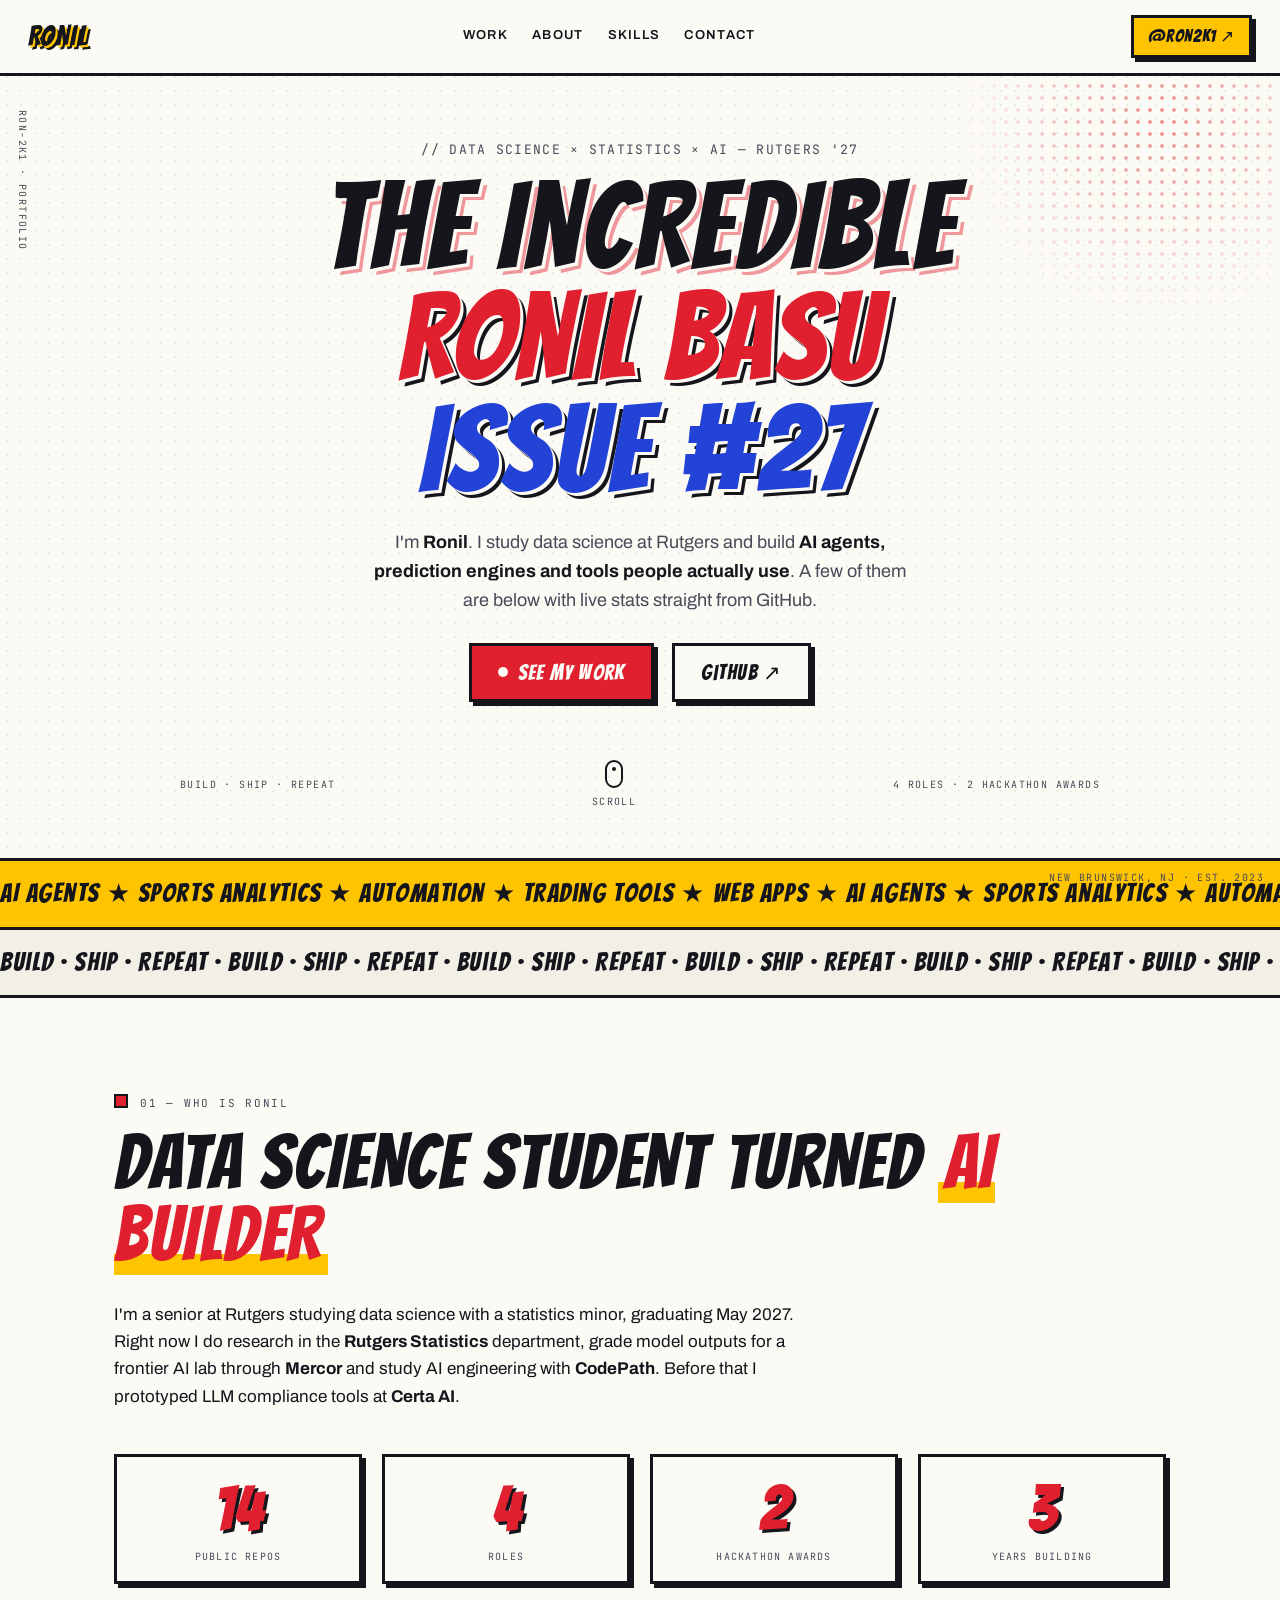
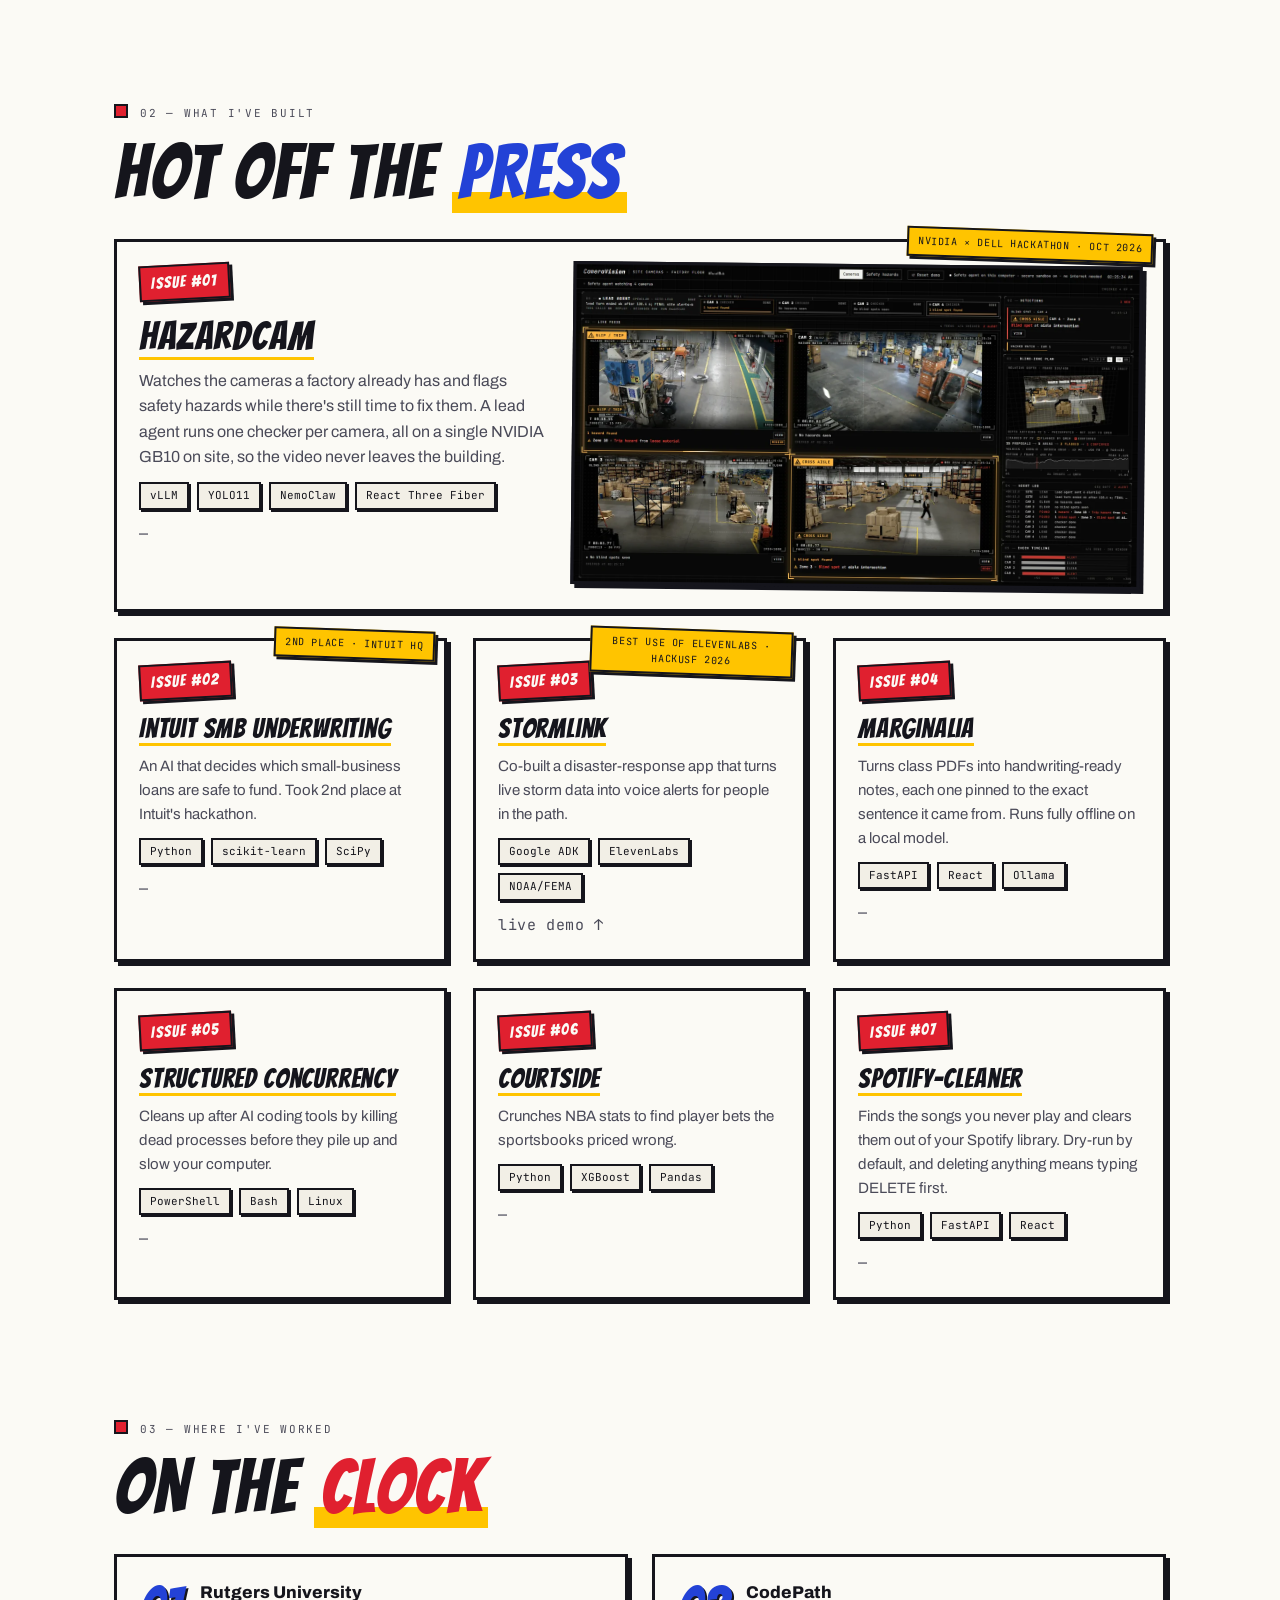
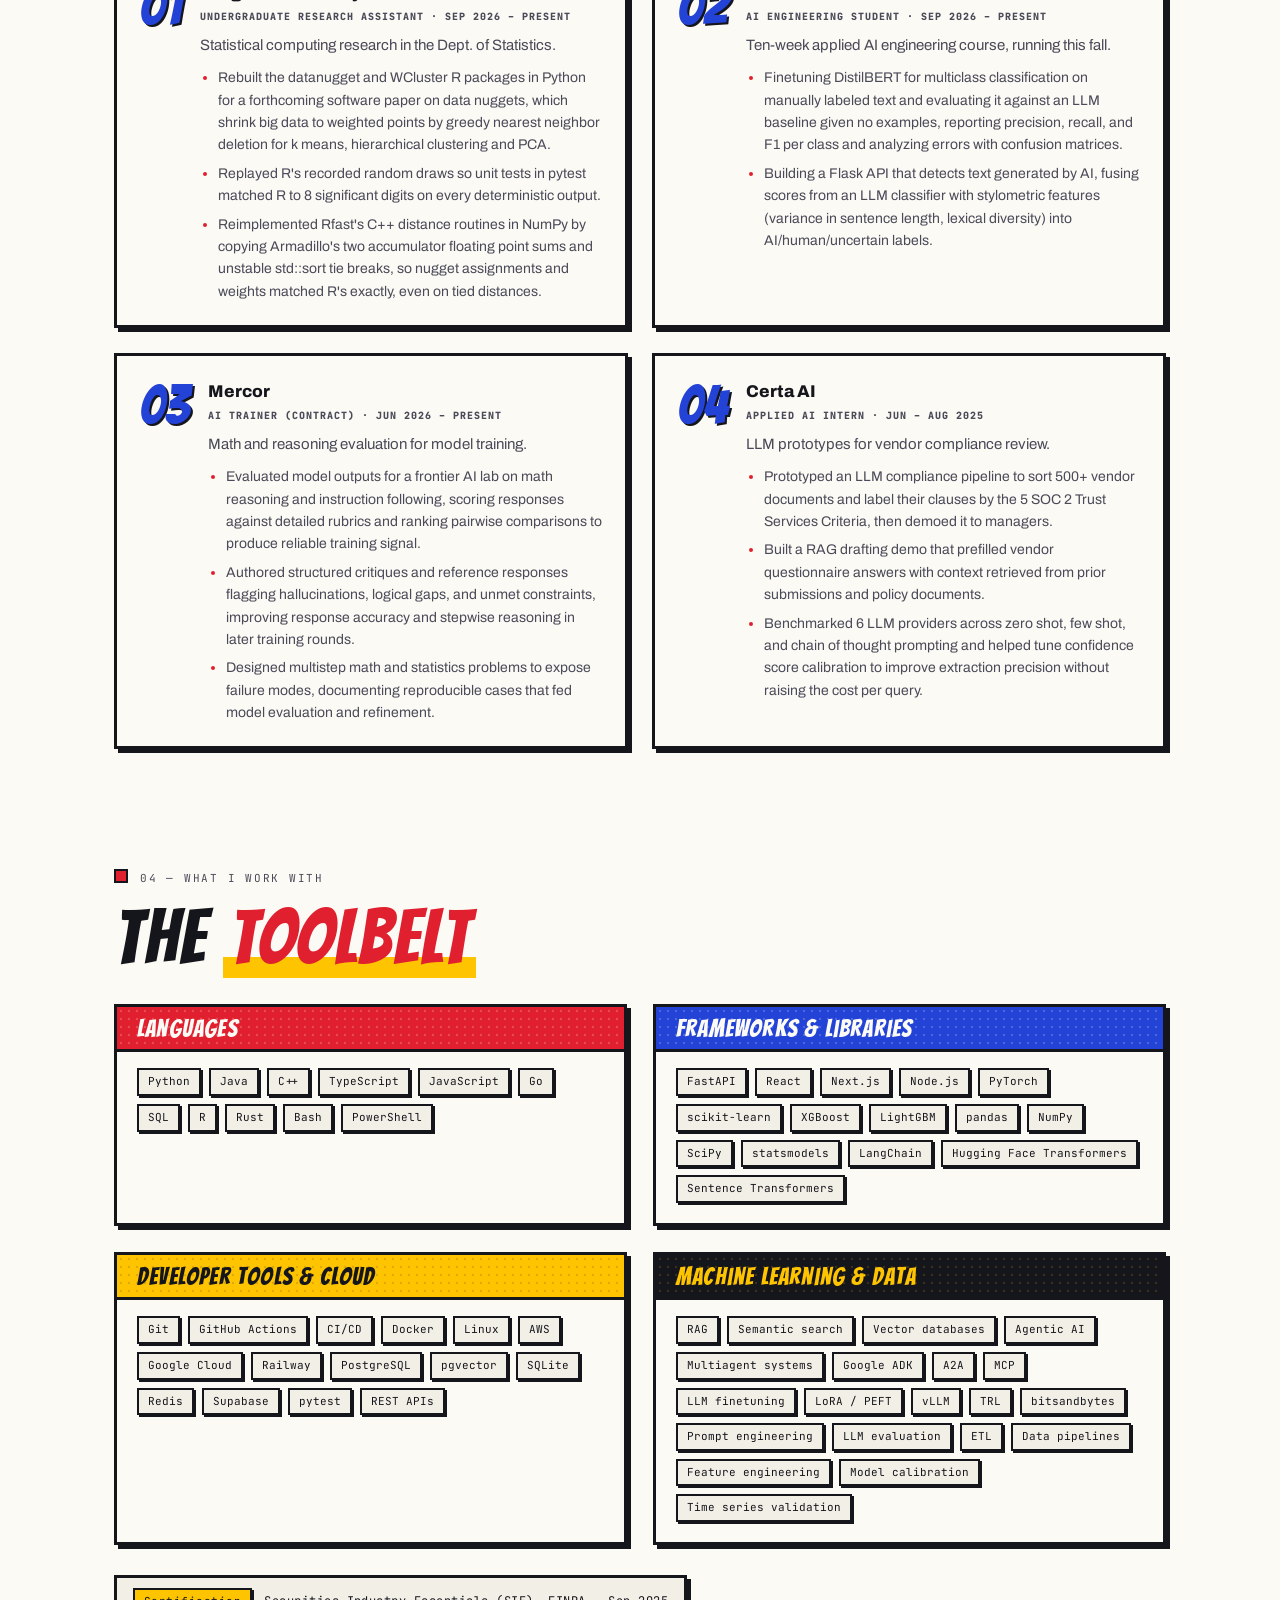
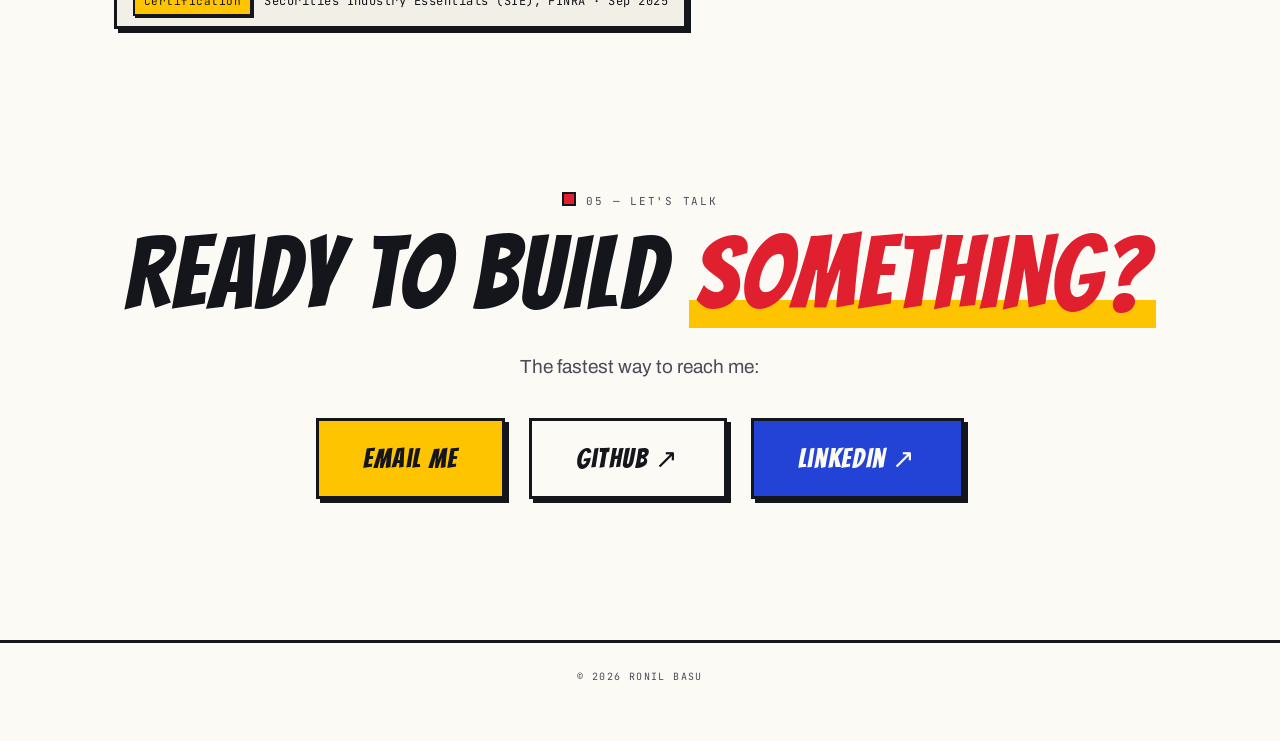
==== commit 5ff3b38e: "Trim the contact line to its lead-in Drop "I'm looking for internships and interesting problems." an" ====
--- a/index.html
+++ b/index.html
@@ -199,7 +199,7 @@
           <article class="card reveal">
             <div class="badge">ISSUE #03</div>
             <span class="stamp">BEST USE OF ELEVENLABS · HACKUSF 2026</span>
-            <h3>StormLink</h3>
+            <h3><a href="https://frontend-production-75da.up.railway.app">StormLink</a></h3>
             <p>
               Co-built a disaster-response app that turns live storm data into voice alerts for
               people in the path.
@@ -208,6 +208,7 @@
               <span class="chip">Google ADK</span><span class="chip">ElevenLabs</span
               ><span class="chip">NOAA/FEMA</span>
             </div>
+            <p class="live">live demo ↑</p>
           </article>
 
           <article class="card reveal">
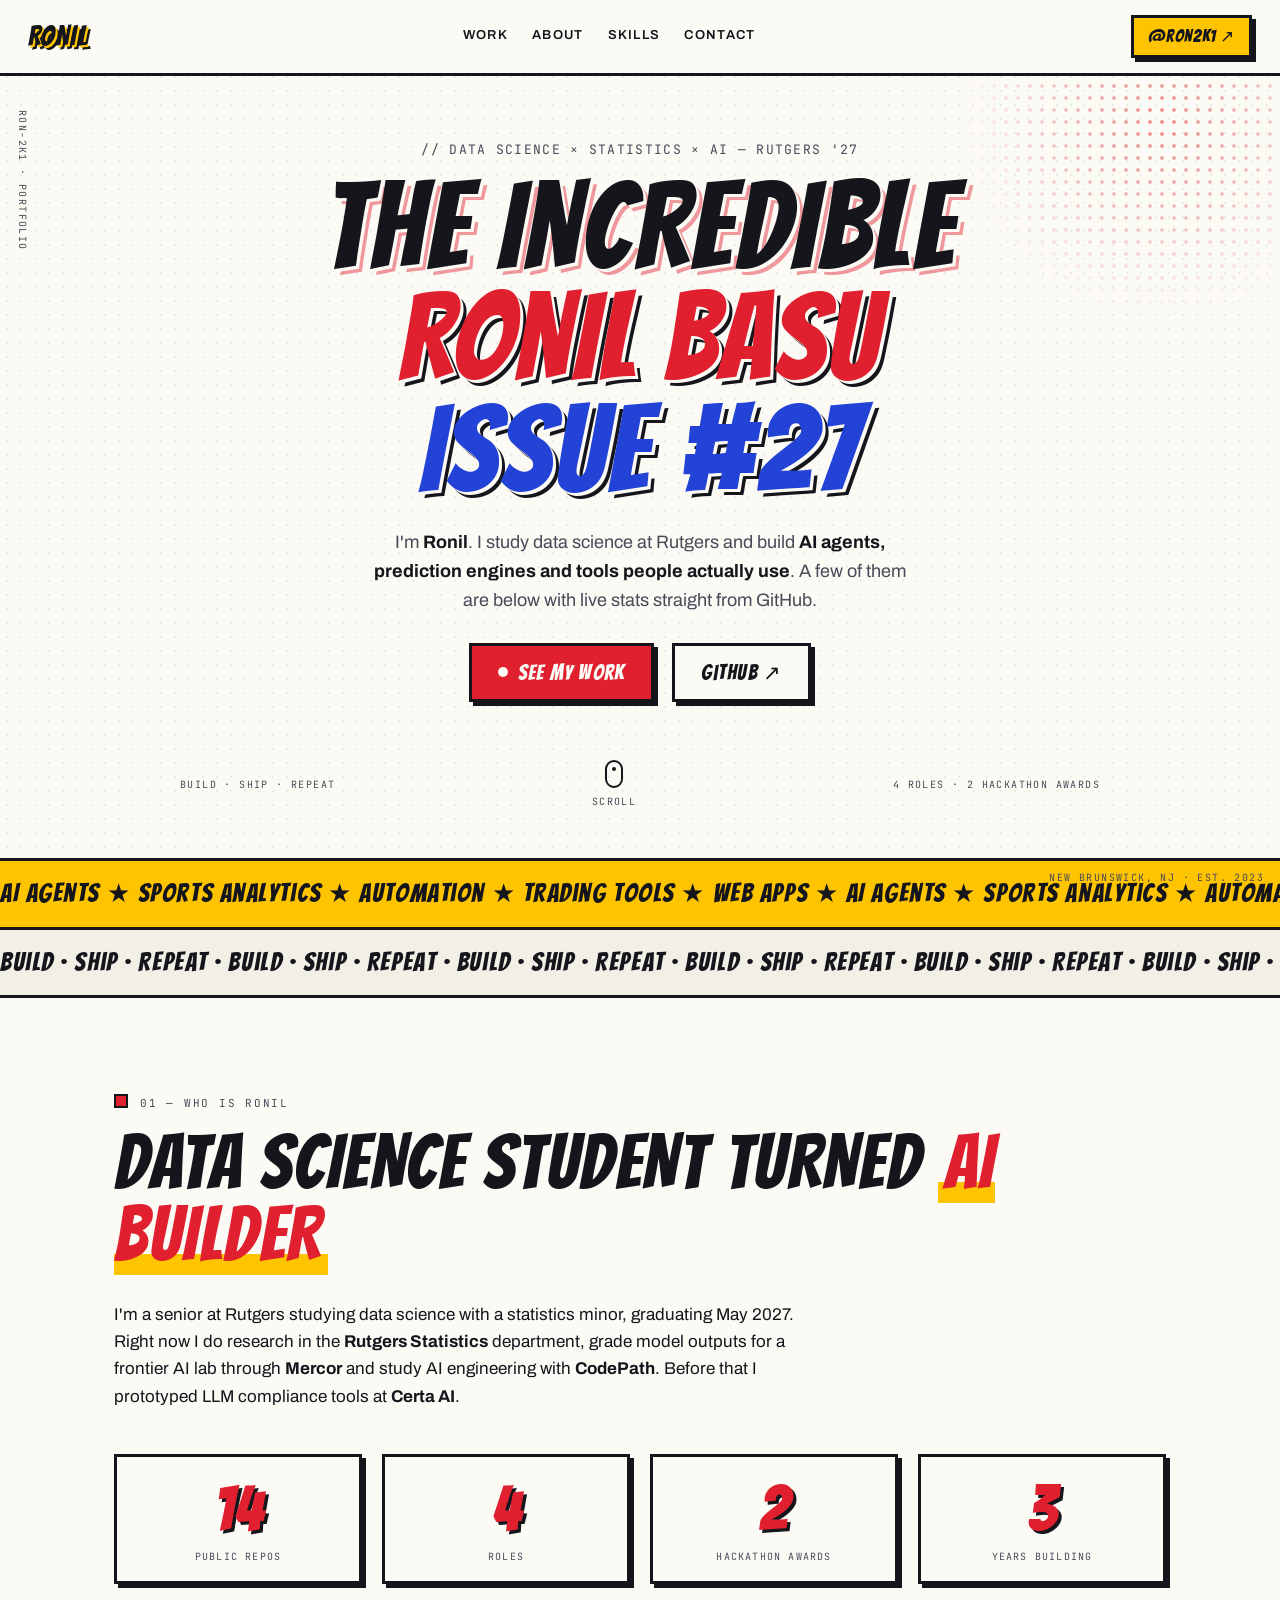
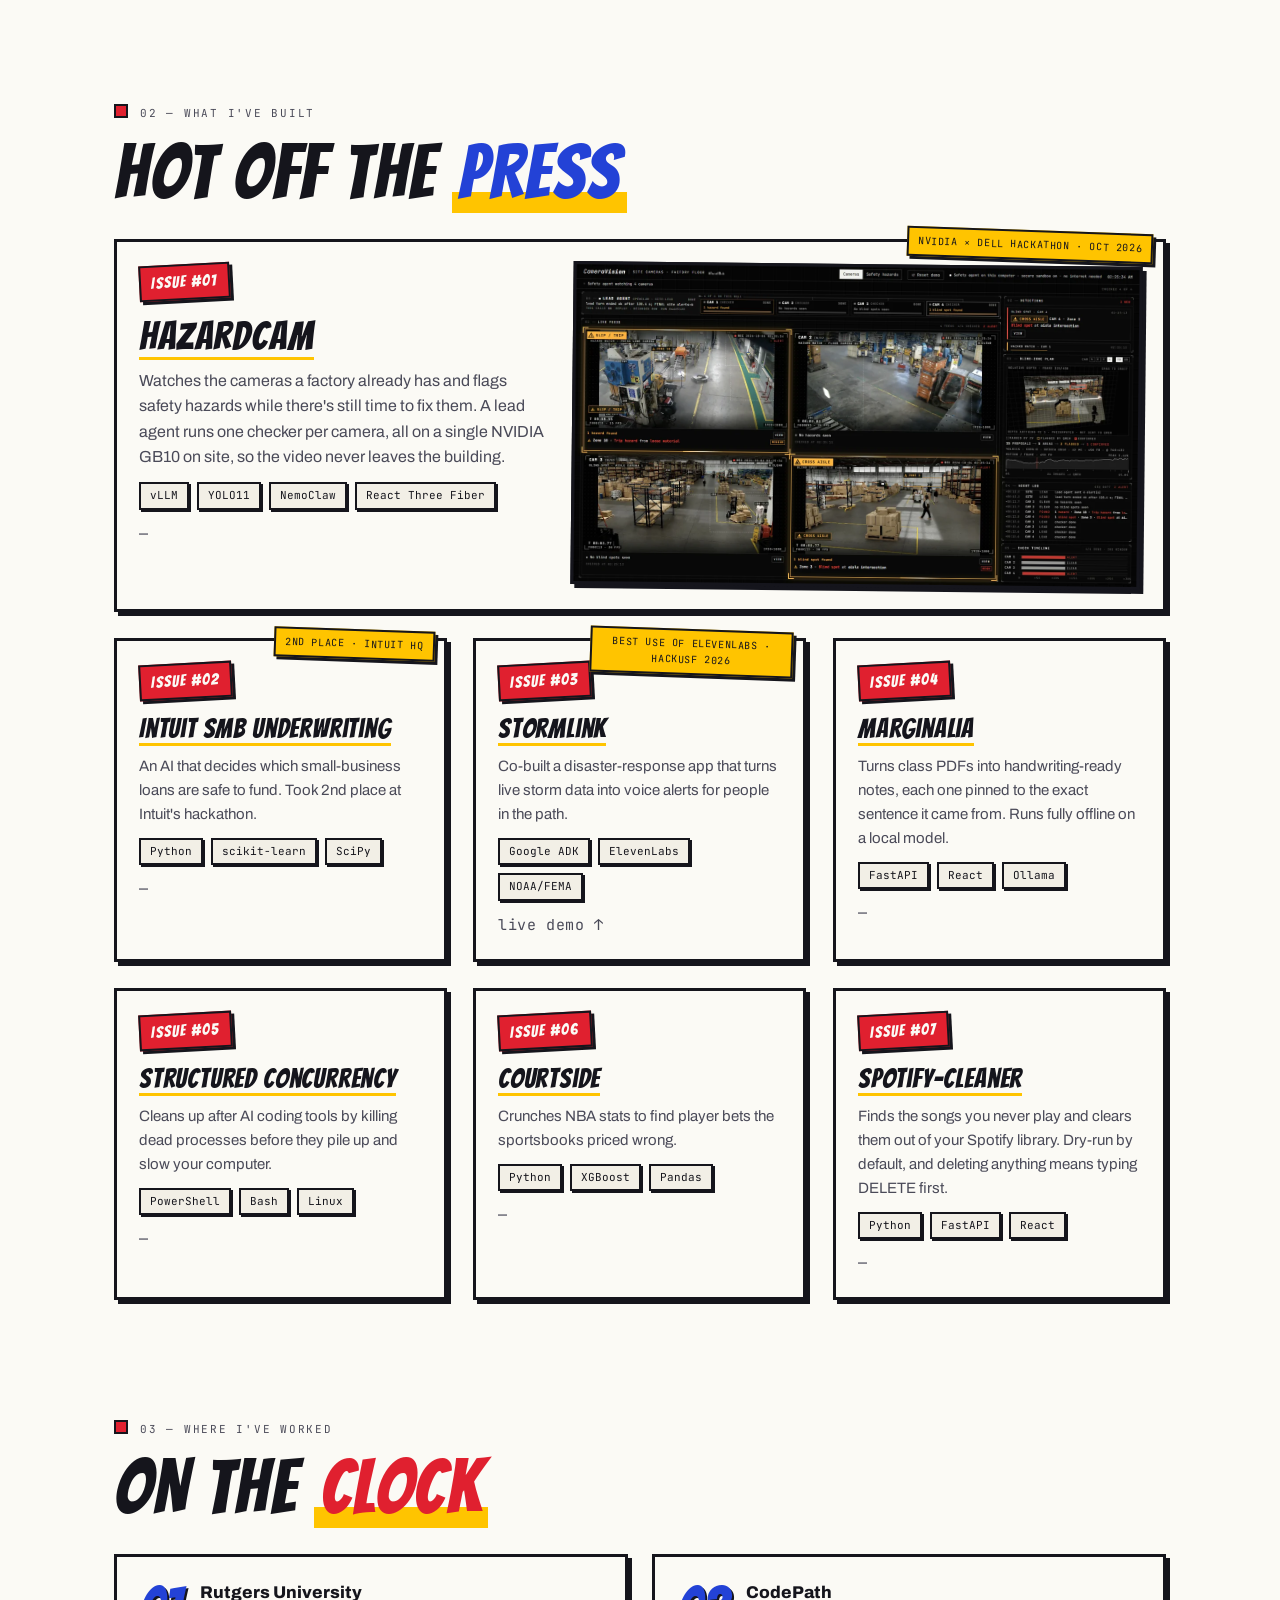
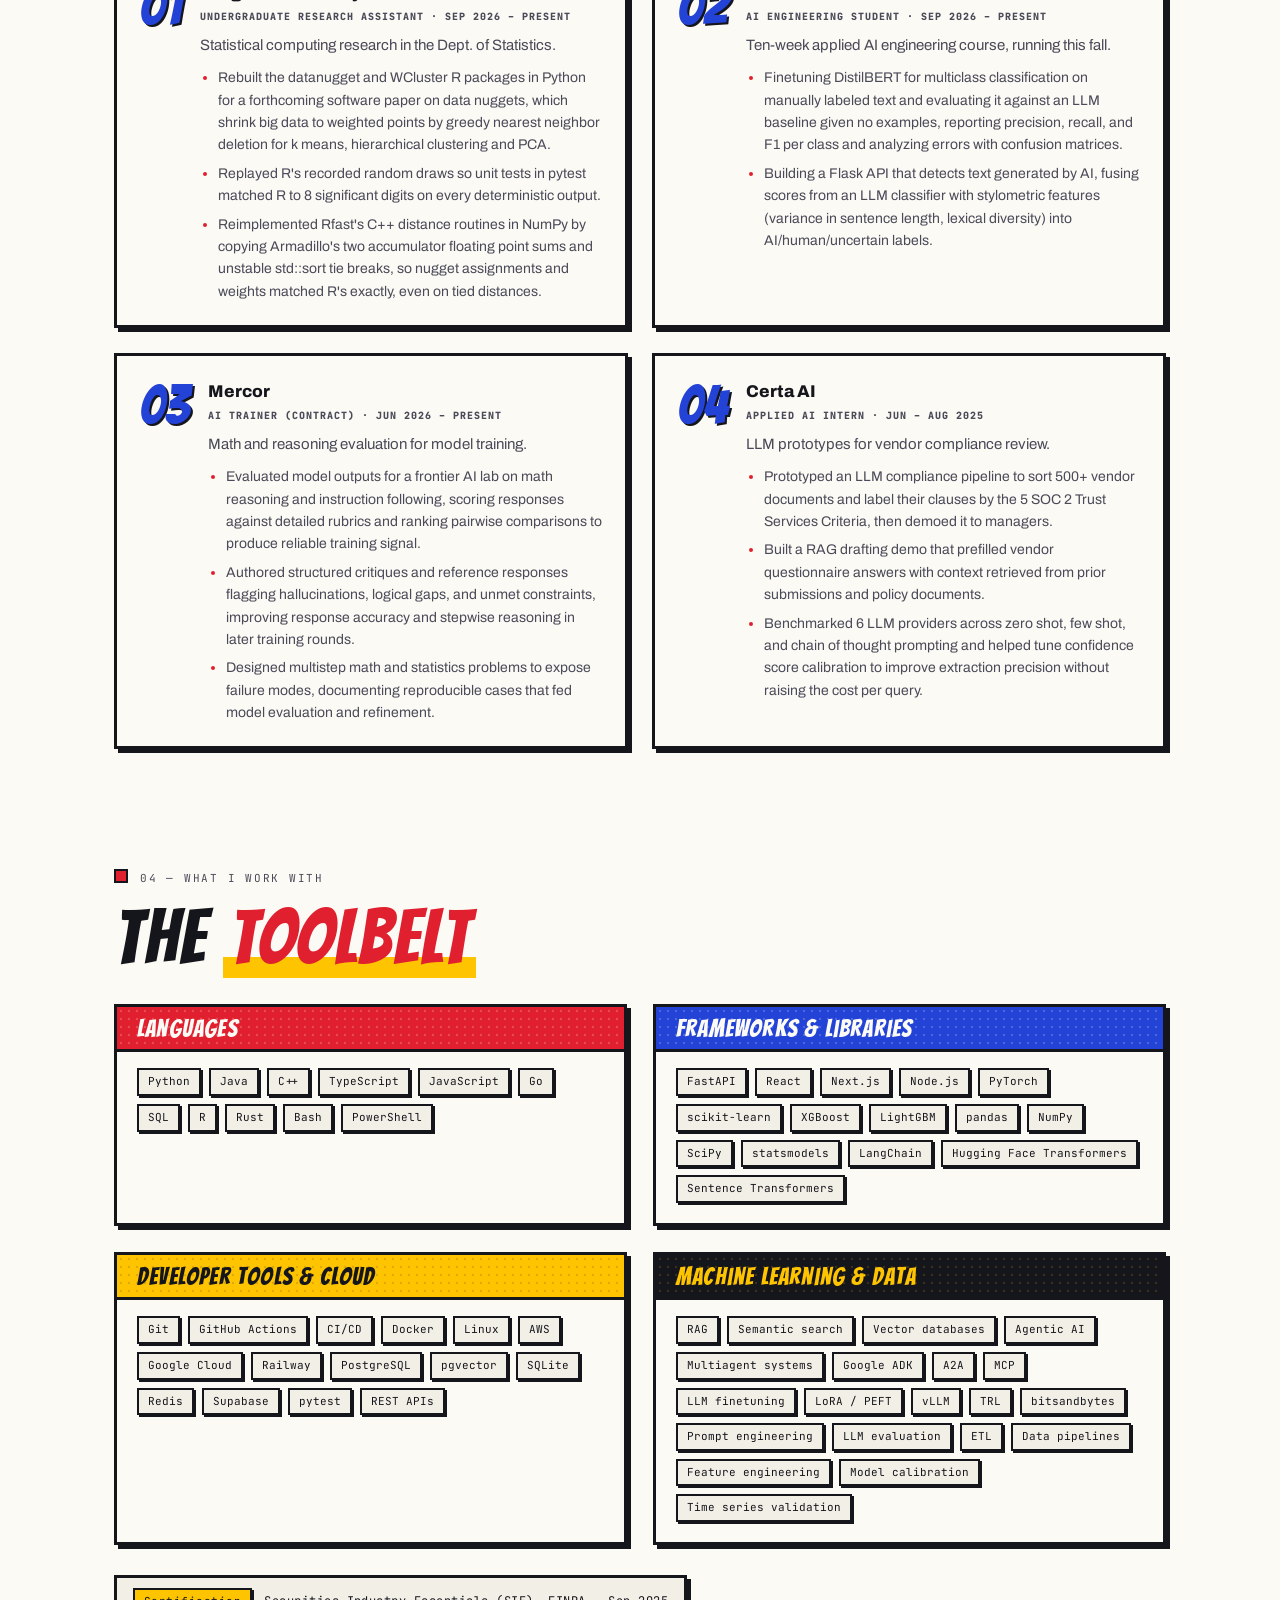
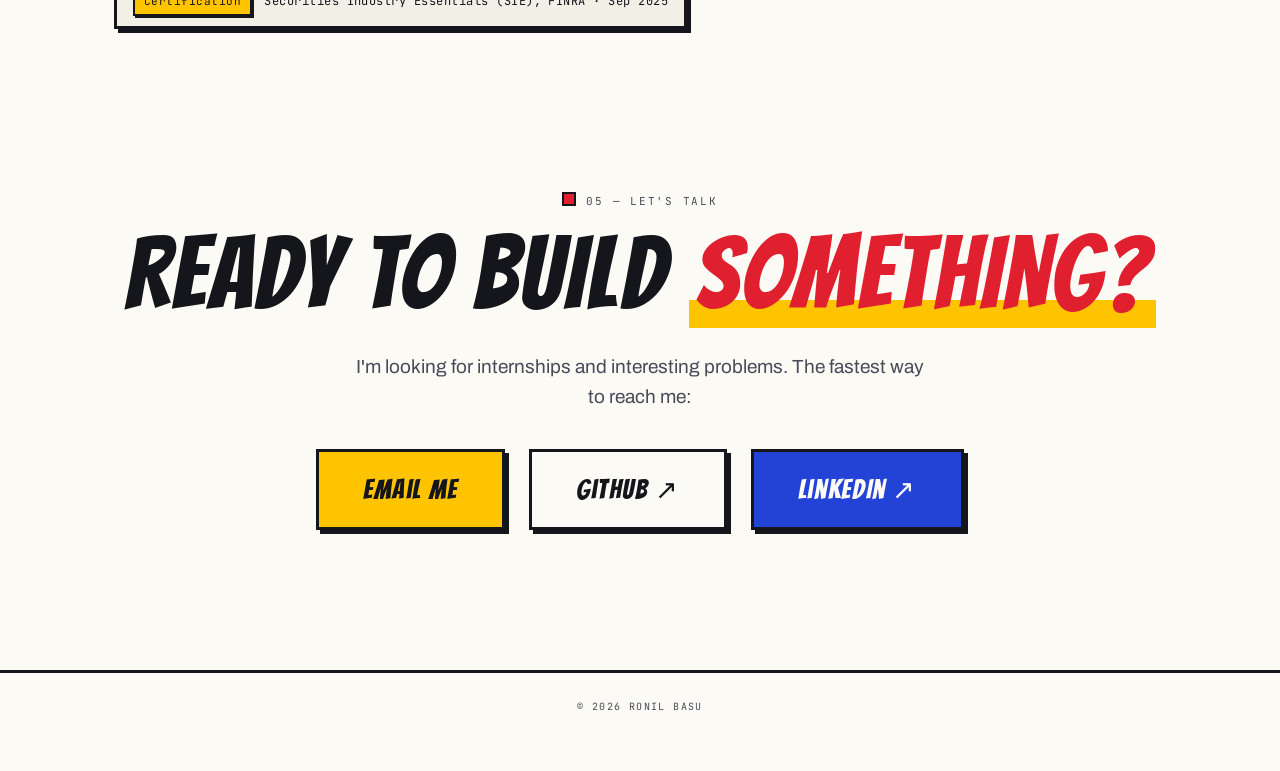
==== commit ac7535a8: "Add statistics to the hero tagline The tag now reads DATA SCIENCE × STATISTICS × AI — RUTGERS '27, s" ====
--- a/index.html
+++ b/index.html
@@ -439,7 +439,7 @@
         <p class="eyebrow reveal">05 — LET'S TALK</p>
         <h2 class="reveal">READY TO BUILD <span class="accent">SOMETHING?</span></h2>
         <p class="contact-sub reveal">
-          The fastest way to reach me:
+          I'm looking for internships and interesting problems. The fastest way to reach me:
         </p>
         <div class="contact-actions reveal">
           <a class="btn btn-mail magnetic" href="mailto:ronilbasu@gmail.com">Email Me</a>
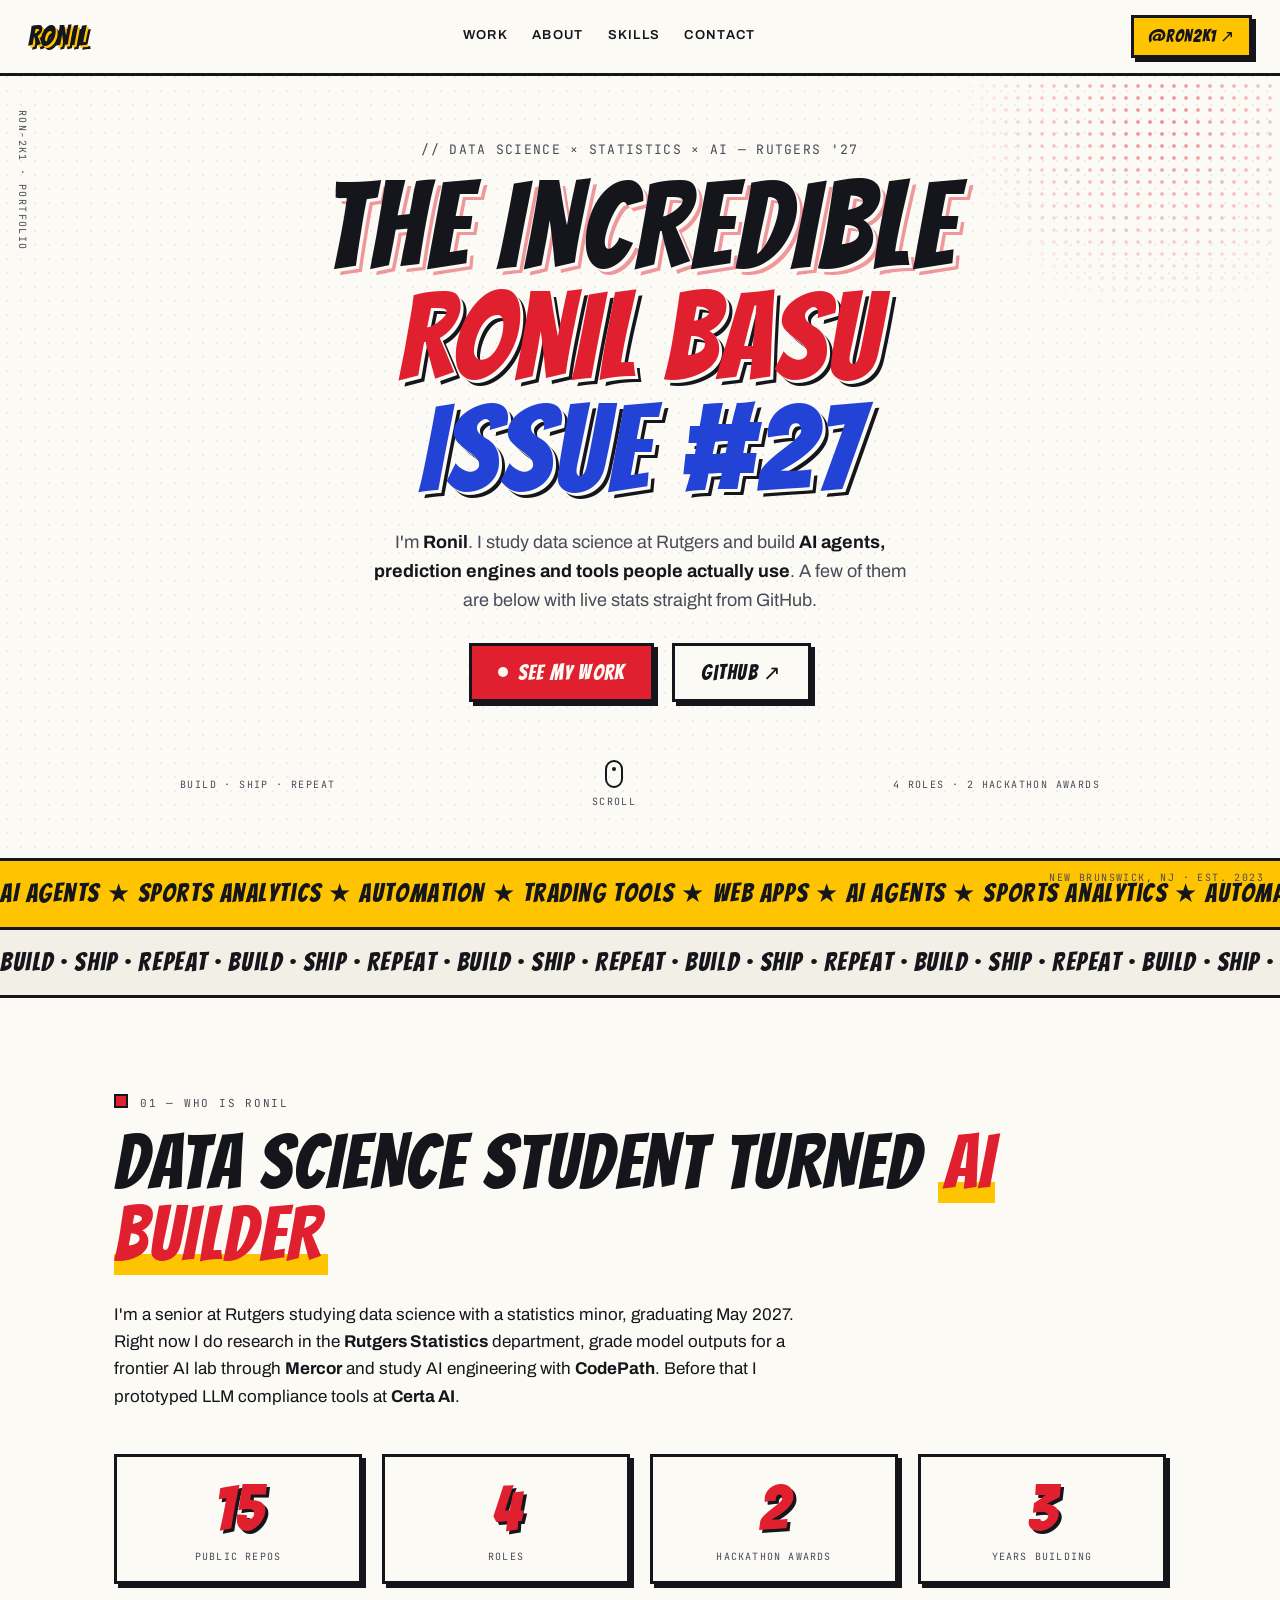
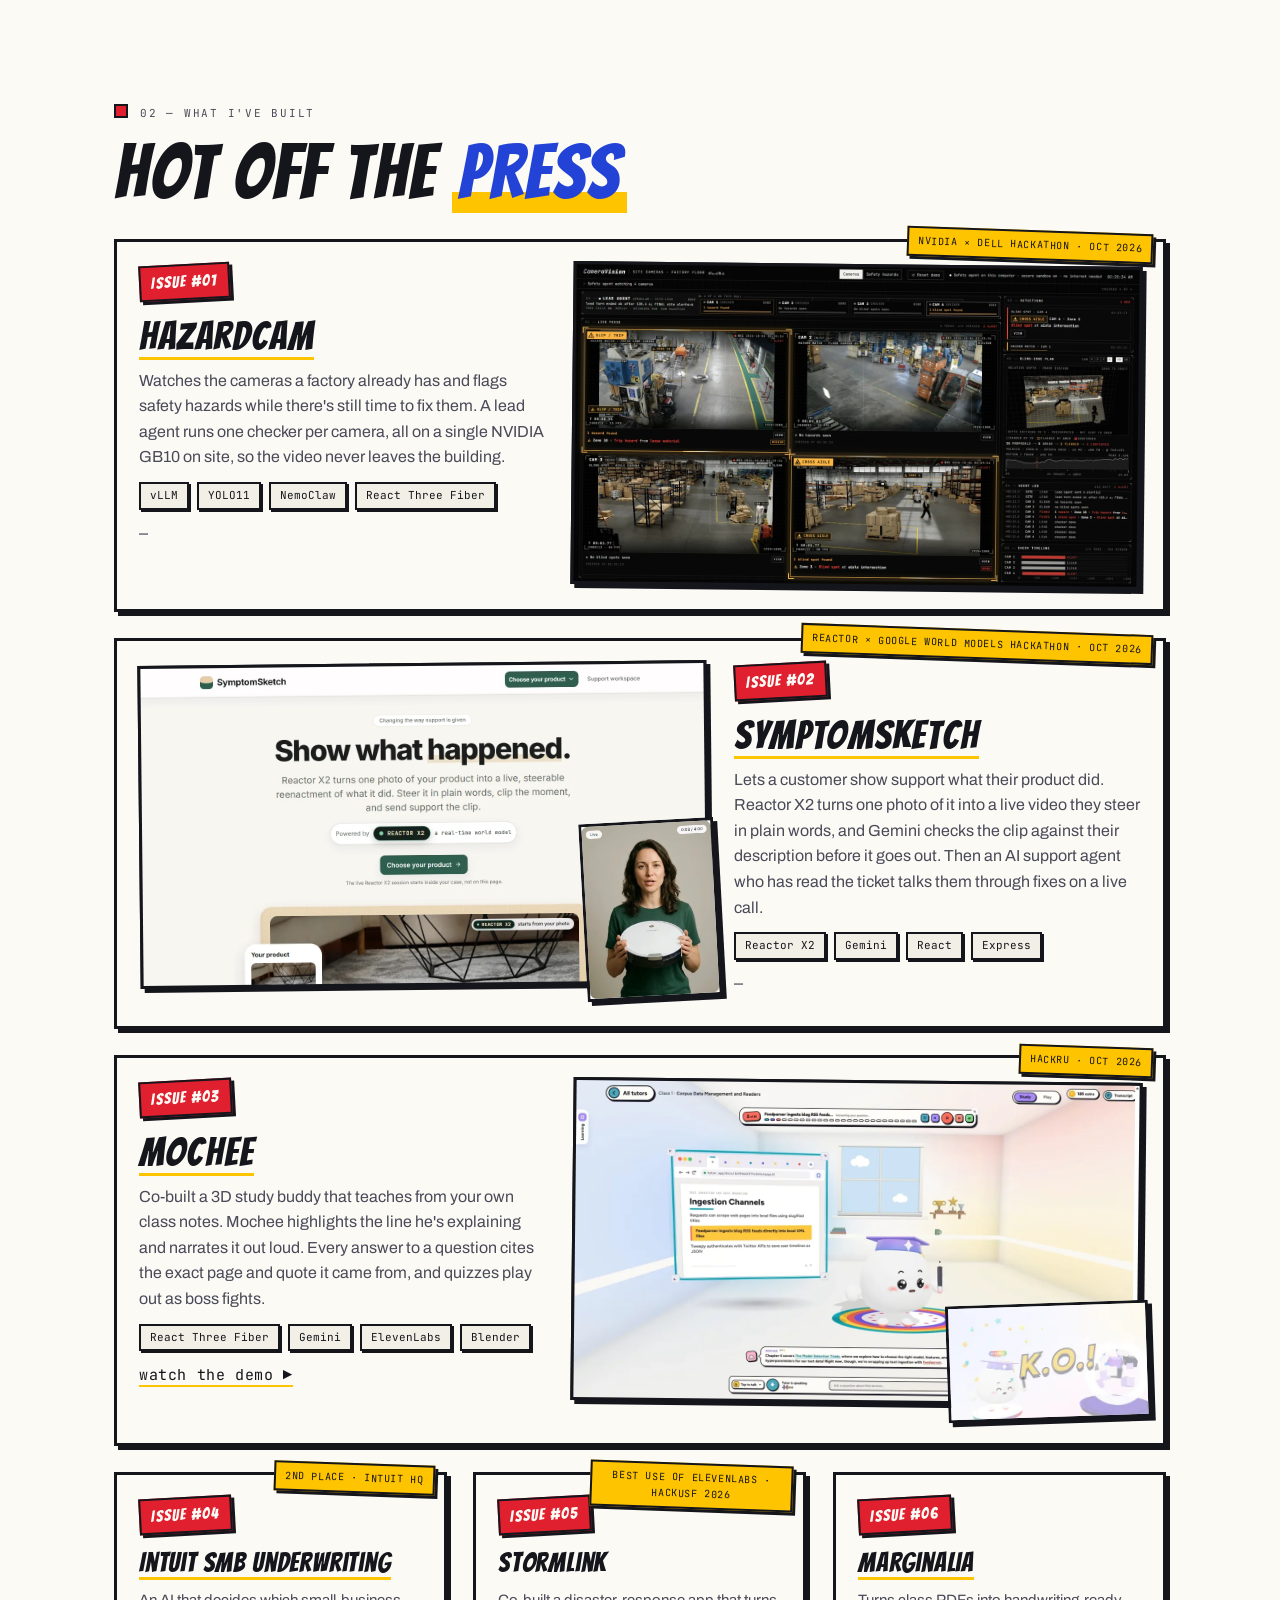
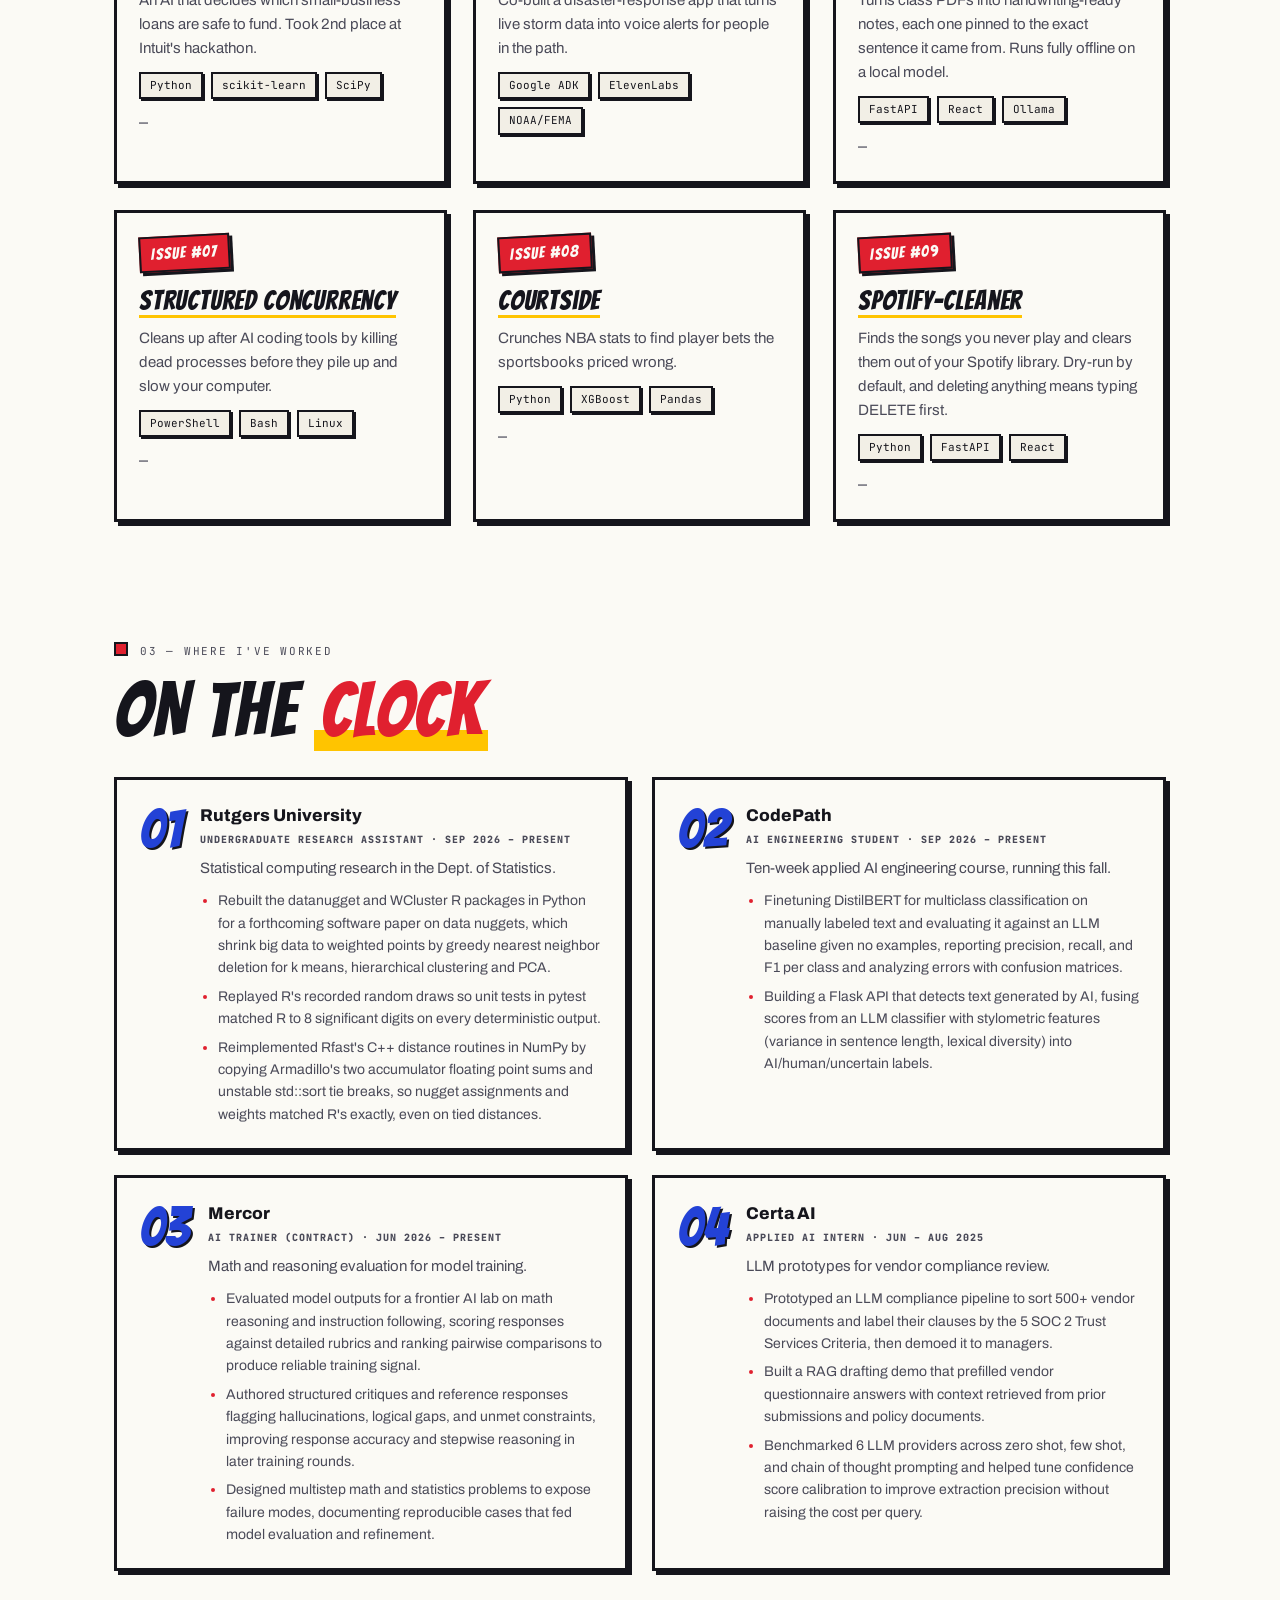
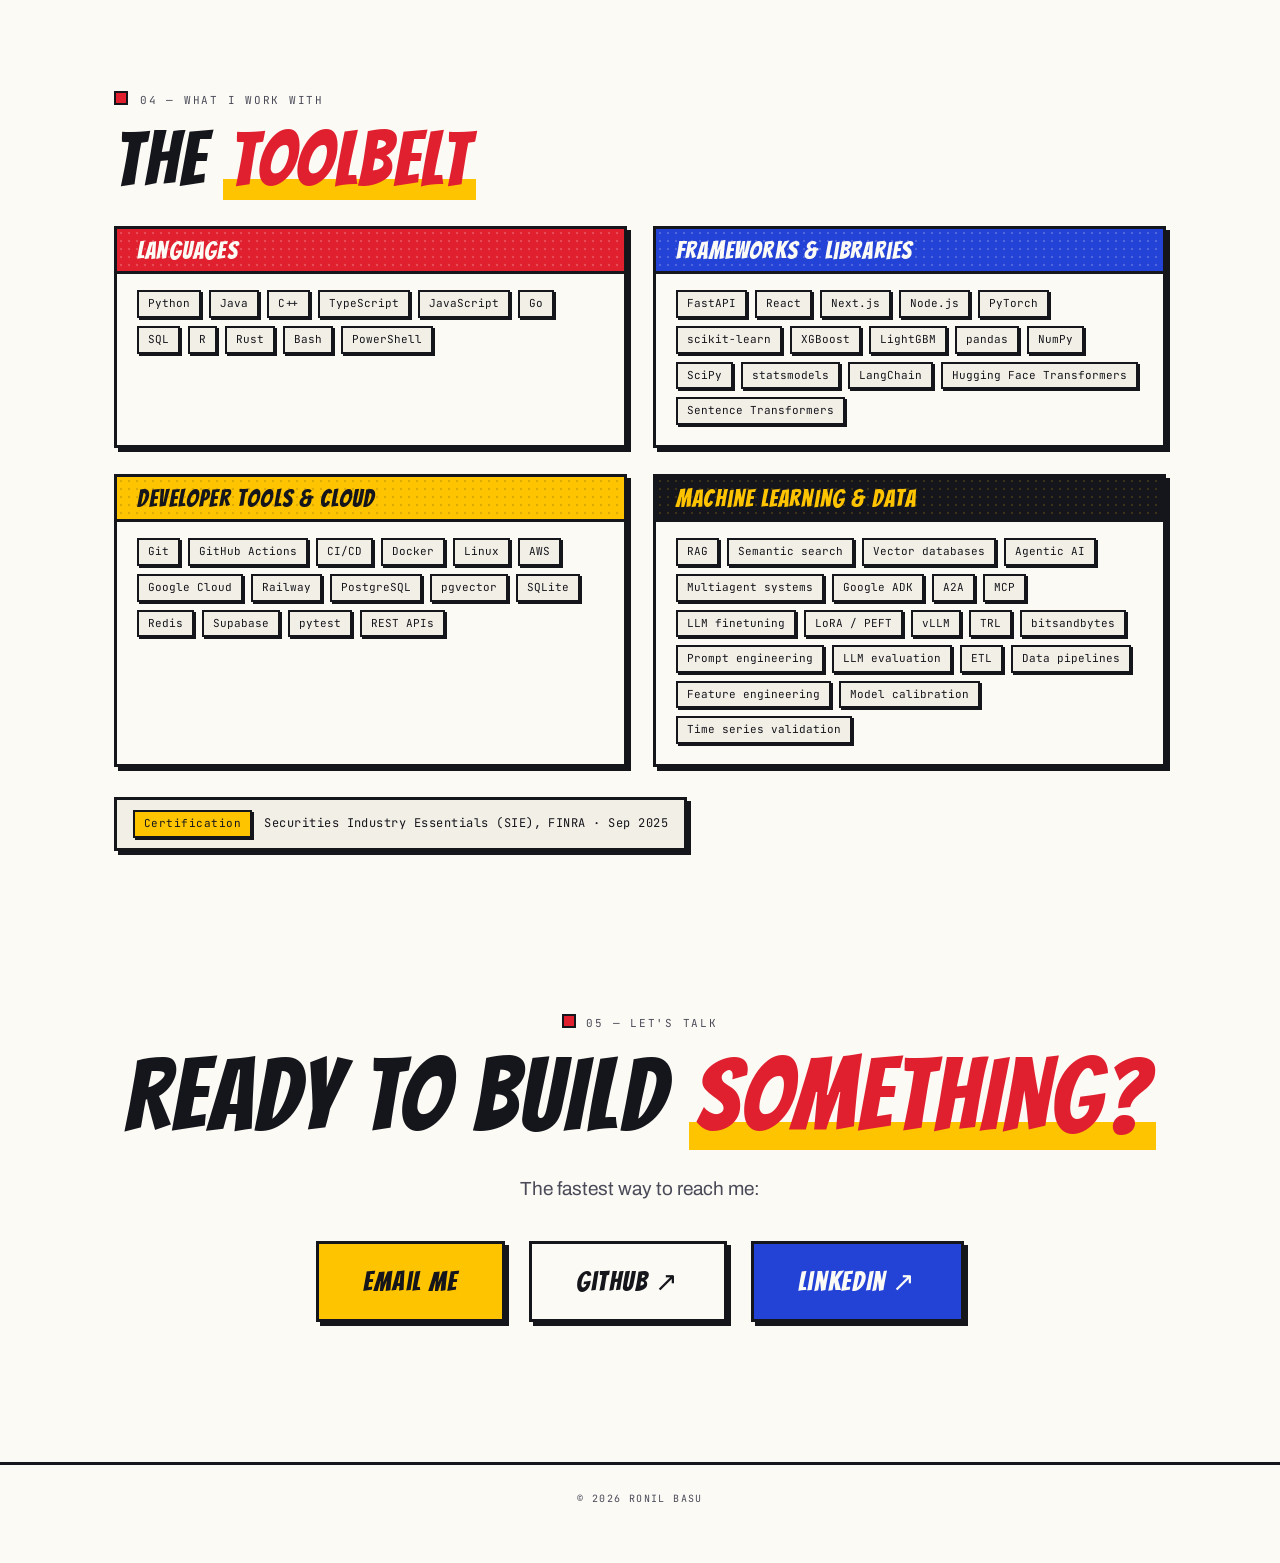
==== commit 673bb92b: "Bump the static public-repo fallback to 15 symptomsketch went public today, so gh api users/ron2k1 r" ====
--- a/index.html
+++ b/index.html
@@ -127,7 +127,7 @@
         </div>
         <div class="stats reveal">
           <div class="stat">
-            <div class="num" data-count="14" data-live="repos">14</div>
+            <div class="num" data-count="15" data-live="repos">15</div>
             <div class="lbl">Public Repos</div>
           </div>
           <div class="stat">
@@ -177,8 +177,83 @@
             </figure>
           </article>
 
+          <article class="card card-feature card-feature-flip reveal">
+            <span class="stamp">REACTOR × GOOGLE WORLD MODELS HACKATHON · OCT 2026</span>
+            <div class="feature-copy">
+              <div class="badge">ISSUE #02</div>
+              <h3><a href="https://github.com/ron2k1/symptomsketch">SymptomSketch</a></h3>
+              <p>
+                Lets a customer show support what their product did. Reactor X2 turns one photo of
+                it into a live video they steer in plain words, and Gemini checks the clip against
+                their description before it goes out. Then an AI support agent who has read the
+                ticket talks them through fixes on a live call.
+              </p>
+              <div class="chip-row">
+                <span class="chip">Reactor X2</span><span class="chip">Gemini</span
+                ><span class="chip">React</span><span class="chip">Express</span>
+              </div>
+              <p class="live" data-repo="symptomsketch">—</p>
+            </div>
+            <figure class="feature-shot">
+              <img
+                src="assets/symptomsketch-landing.webp"
+                width="1400"
+                height="788"
+                loading="lazy"
+                decoding="async"
+                alt="SymptomSketch's landing page, Show what happened, above the Reactor X2 stage built from a robot vacuum photo"
+              />
+              <img
+                class="feature-inset inset-portrait"
+                src="assets/symptomsketch-sam-call.webp"
+                width="384"
+                height="512"
+                loading="lazy"
+                decoding="async"
+                alt="A live support call with Sam, the AI support agent, holding the customer's robot vacuum. Sam's face is AI generated and fictional."
+              />
+            </figure>
+          </article>
+
+          <article class="card card-feature reveal">
+            <span class="stamp">HACKRU · OCT 2026</span>
+            <div class="feature-copy">
+              <div class="badge">ISSUE #03</div>
+              <h3><a href="https://youtu.be/8xV26h-rVsM">Mochee</a></h3>
+              <p>
+                Co-built a 3D study buddy that teaches from your own class notes. Mochee highlights
+                the line he's explaining and narrates it out loud. Every answer to a question cites
+                the exact page and quote it came from, and quizzes play out as boss fights.
+              </p>
+              <div class="chip-row">
+                <span class="chip">React Three Fiber</span><span class="chip">Gemini</span
+                ><span class="chip">ElevenLabs</span><span class="chip">Blender</span>
+              </div>
+              <p class="live"><a href="https://youtu.be/8xV26h-rVsM">watch the demo ▶</a></p>
+            </div>
+            <figure class="feature-shot">
+              <img
+                src="assets/mochee-lesson.webp"
+                width="1280"
+                height="720"
+                loading="lazy"
+                decoding="async"
+                alt="Mochee in his 3D classroom beside a lecture notes window, with the line he is teaching highlighted"
+              />
+              <img
+                class="feature-inset"
+                src="assets/mochee-boss-ko.webp"
+                width="800"
+                height="450"
+                loading="lazy"
+                decoding="async"
+                alt="Mochee knocks out a topic boss with a three answer combo in a quiz boss fight"
+              />
+            </figure>
+          </article>
+
           <article class="card reveal">
-            <div class="badge">ISSUE #02</div>
+            <div class="badge">ISSUE #04</div>
             <span class="stamp">2ND PLACE · INTUIT HQ</span>
             <h3>
               <a href="https://github.com/ron2k1/intuit-techweek-smb-underwriting"
@@ -197,9 +272,9 @@
           </article>
 
           <article class="card reveal">
-            <div class="badge">ISSUE #03</div>
+            <div class="badge">ISSUE #05</div>
             <span class="stamp">BEST USE OF ELEVENLABS · HACKUSF 2026</span>
-            <h3><a href="https://frontend-production-75da.up.railway.app">StormLink</a></h3>
+            <h3>StormLink</h3>
             <p>
               Co-built a disaster-response app that turns live storm data into voice alerts for
               people in the path.
@@ -208,11 +283,10 @@
               <span class="chip">Google ADK</span><span class="chip">ElevenLabs</span
               ><span class="chip">NOAA/FEMA</span>
             </div>
-            <p class="live">live demo ↑</p>
           </article>
 
           <article class="card reveal">
-            <div class="badge">ISSUE #04</div>
+            <div class="badge">ISSUE #06</div>
             <h3><a href="https://github.com/ron2k1/marginalia">Marginalia</a></h3>
             <p>
               Turns class PDFs into handwriting-ready notes, each one pinned to the exact
@@ -226,7 +300,7 @@
           </article>
 
           <article class="card reveal">
-            <div class="badge">ISSUE #05</div>
+            <div class="badge">ISSUE #07</div>
             <h3>
               <a href="https://github.com/ron2k1/claude-code-structured-concurrency"
                 >Structured Concurrency</a
@@ -244,7 +318,7 @@
           </article>
 
           <article class="card reveal">
-            <div class="badge">ISSUE #06</div>
+            <div class="badge">ISSUE #08</div>
             <h3><a href="https://github.com/ron2k1/courtside-showcase">Courtside</a></h3>
             <p>Crunches NBA stats to find player bets the sportsbooks priced wrong.</p>
             <div class="chip-row">
@@ -255,7 +329,7 @@
           </article>
 
           <article class="card reveal">
-            <div class="badge">ISSUE #07</div>
+            <div class="badge">ISSUE #09</div>
             <h3><a href="https://github.com/ron2k1/spotify-cleaner">spotify-cleaner</a></h3>
             <p>
               Finds the songs you never play and clears them out of your Spotify library.
@@ -439,7 +513,7 @@
         <p class="eyebrow reveal">05 — LET'S TALK</p>
         <h2 class="reveal">READY TO BUILD <span class="accent">SOMETHING?</span></h2>
         <p class="contact-sub reveal">
-          I'm looking for internships and interesting problems. The fastest way to reach me:
+          The fastest way to reach me:
         </p>
         <div class="contact-actions reveal">
           <a class="btn btn-mail magnetic" href="mailto:ronilbasu@gmail.com">Email Me</a>
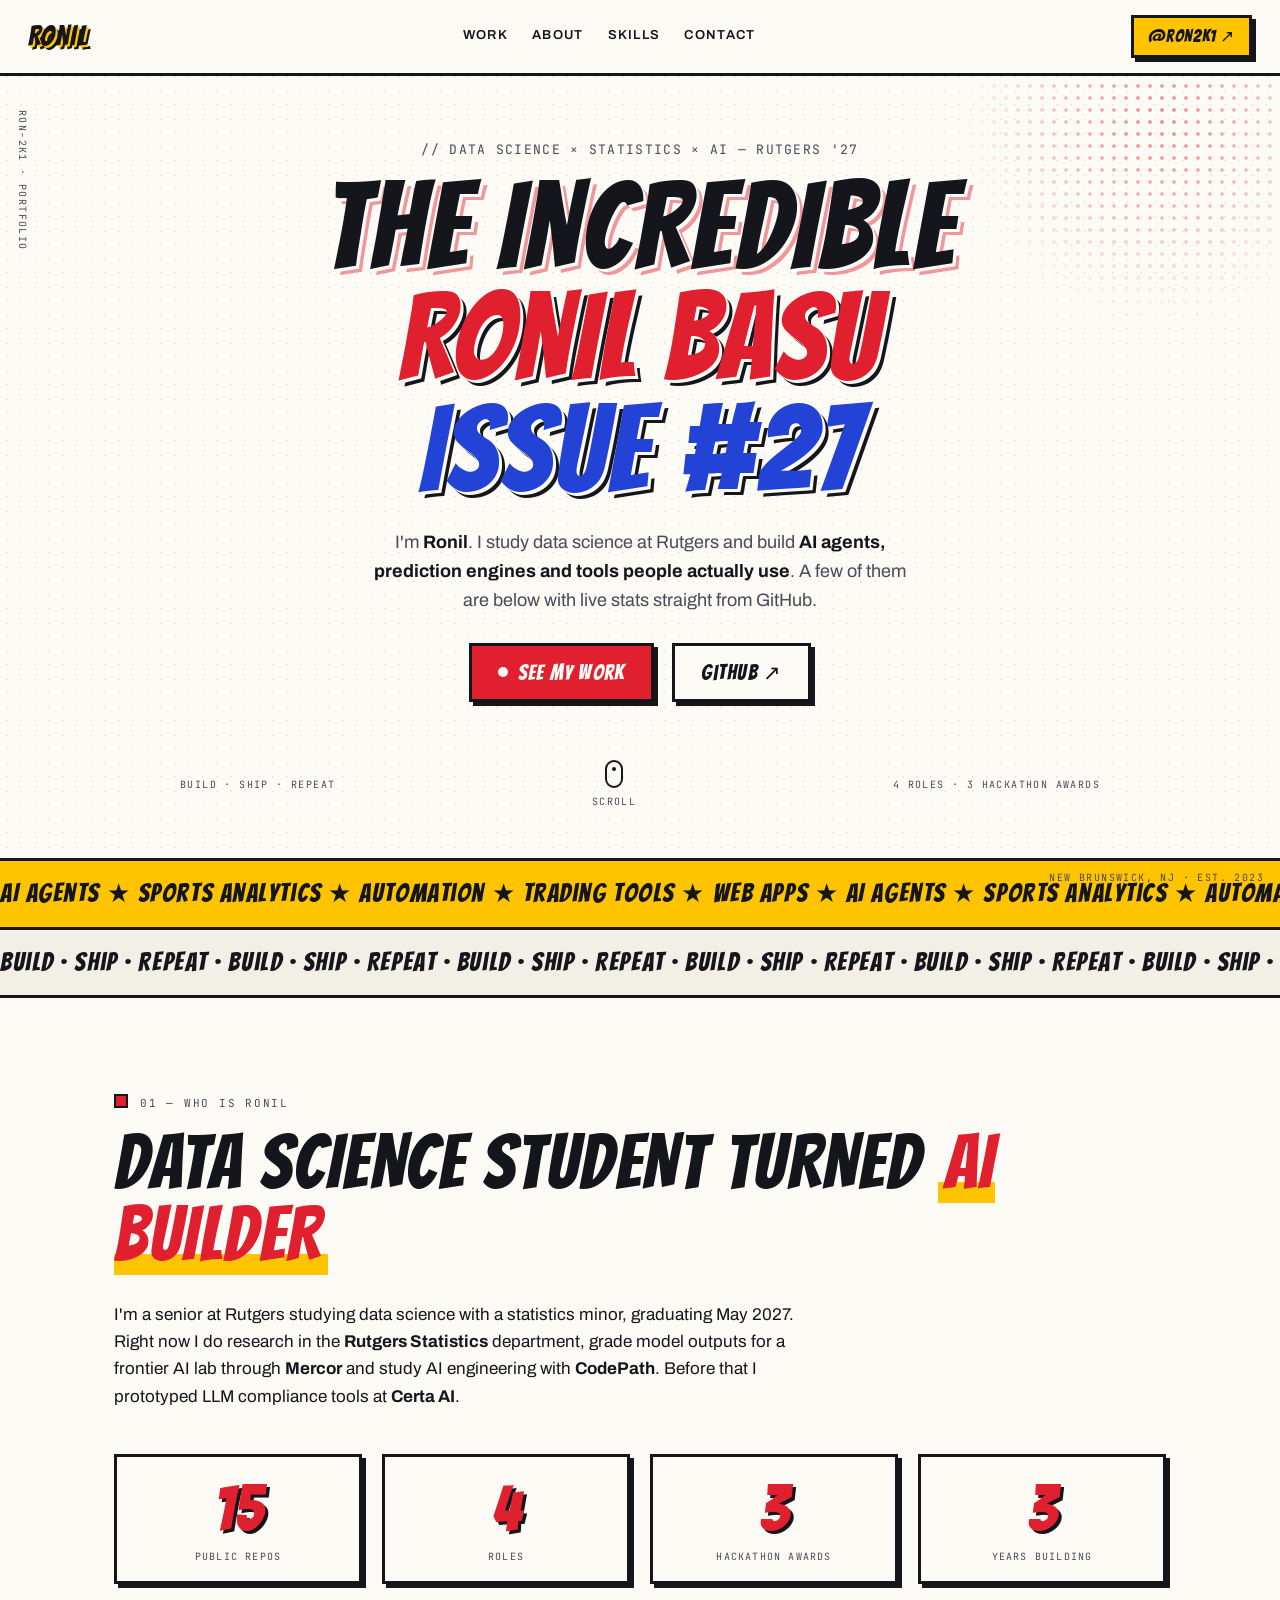
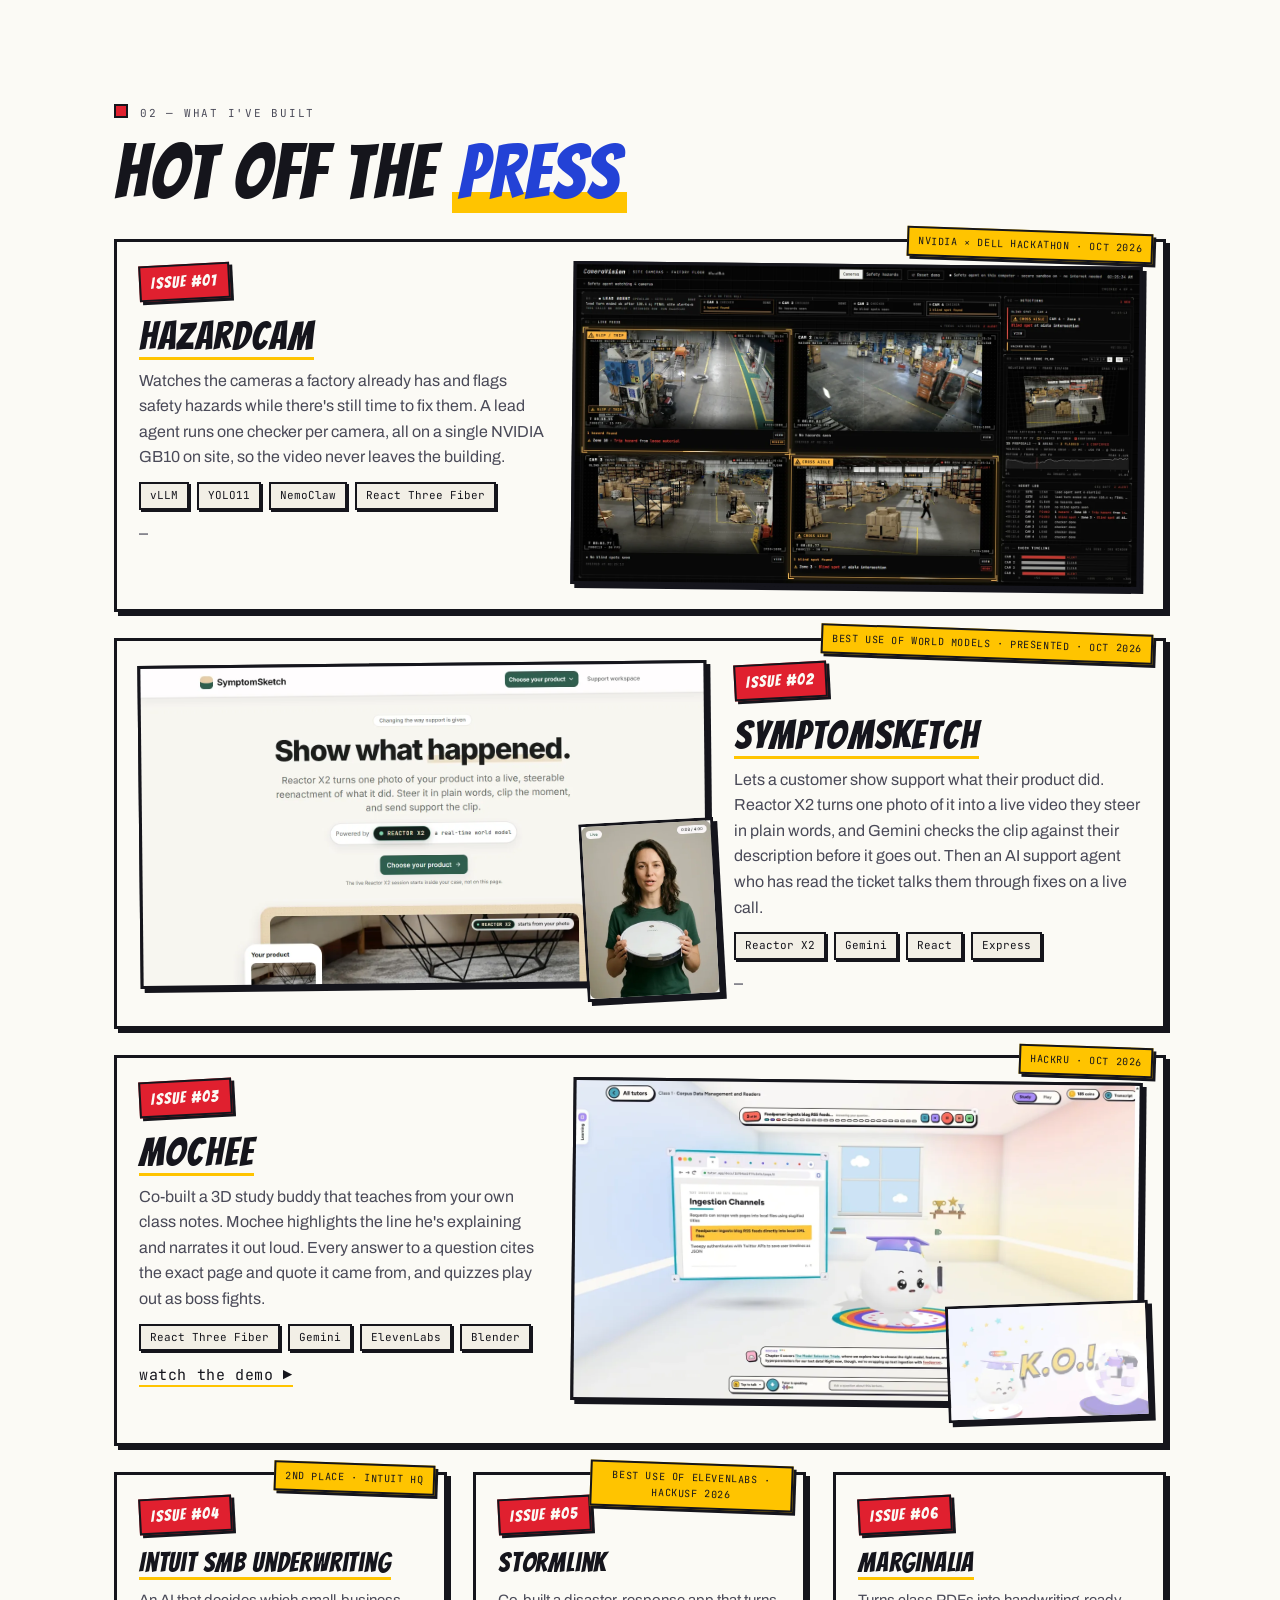
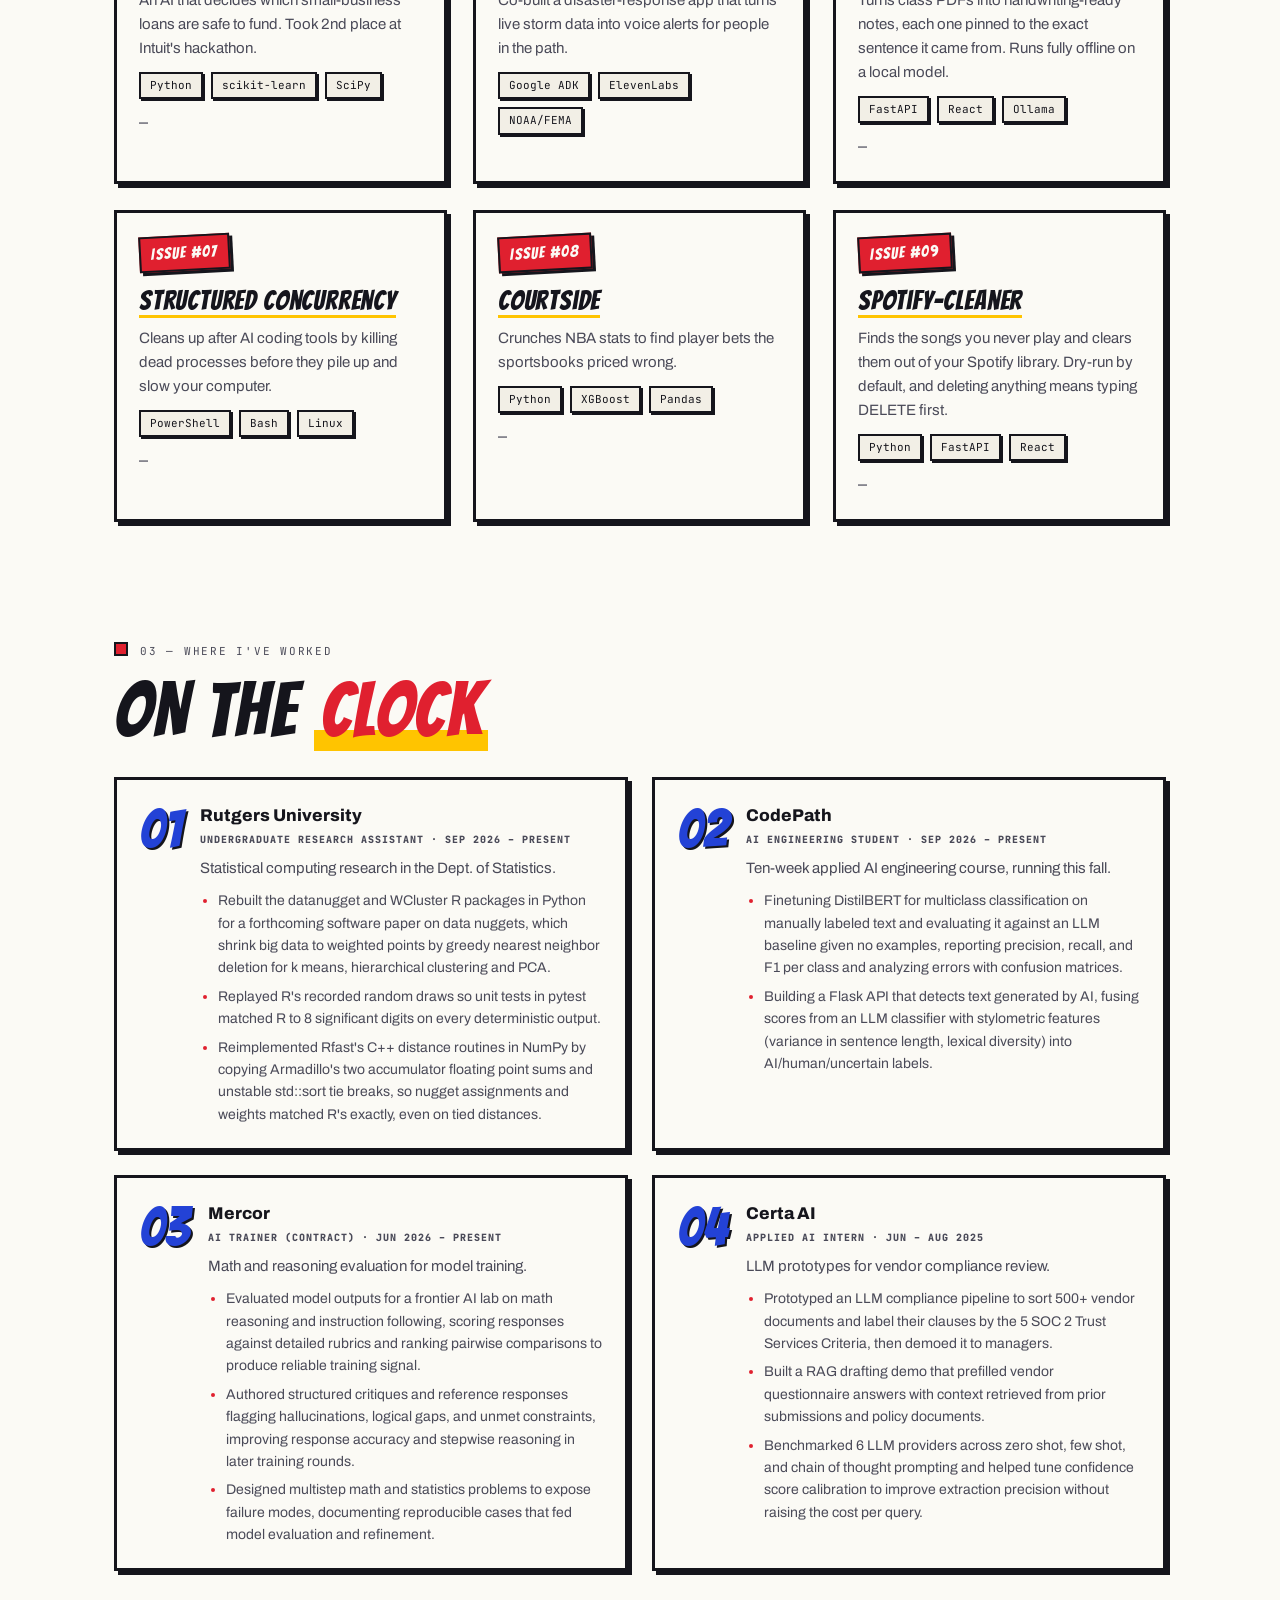
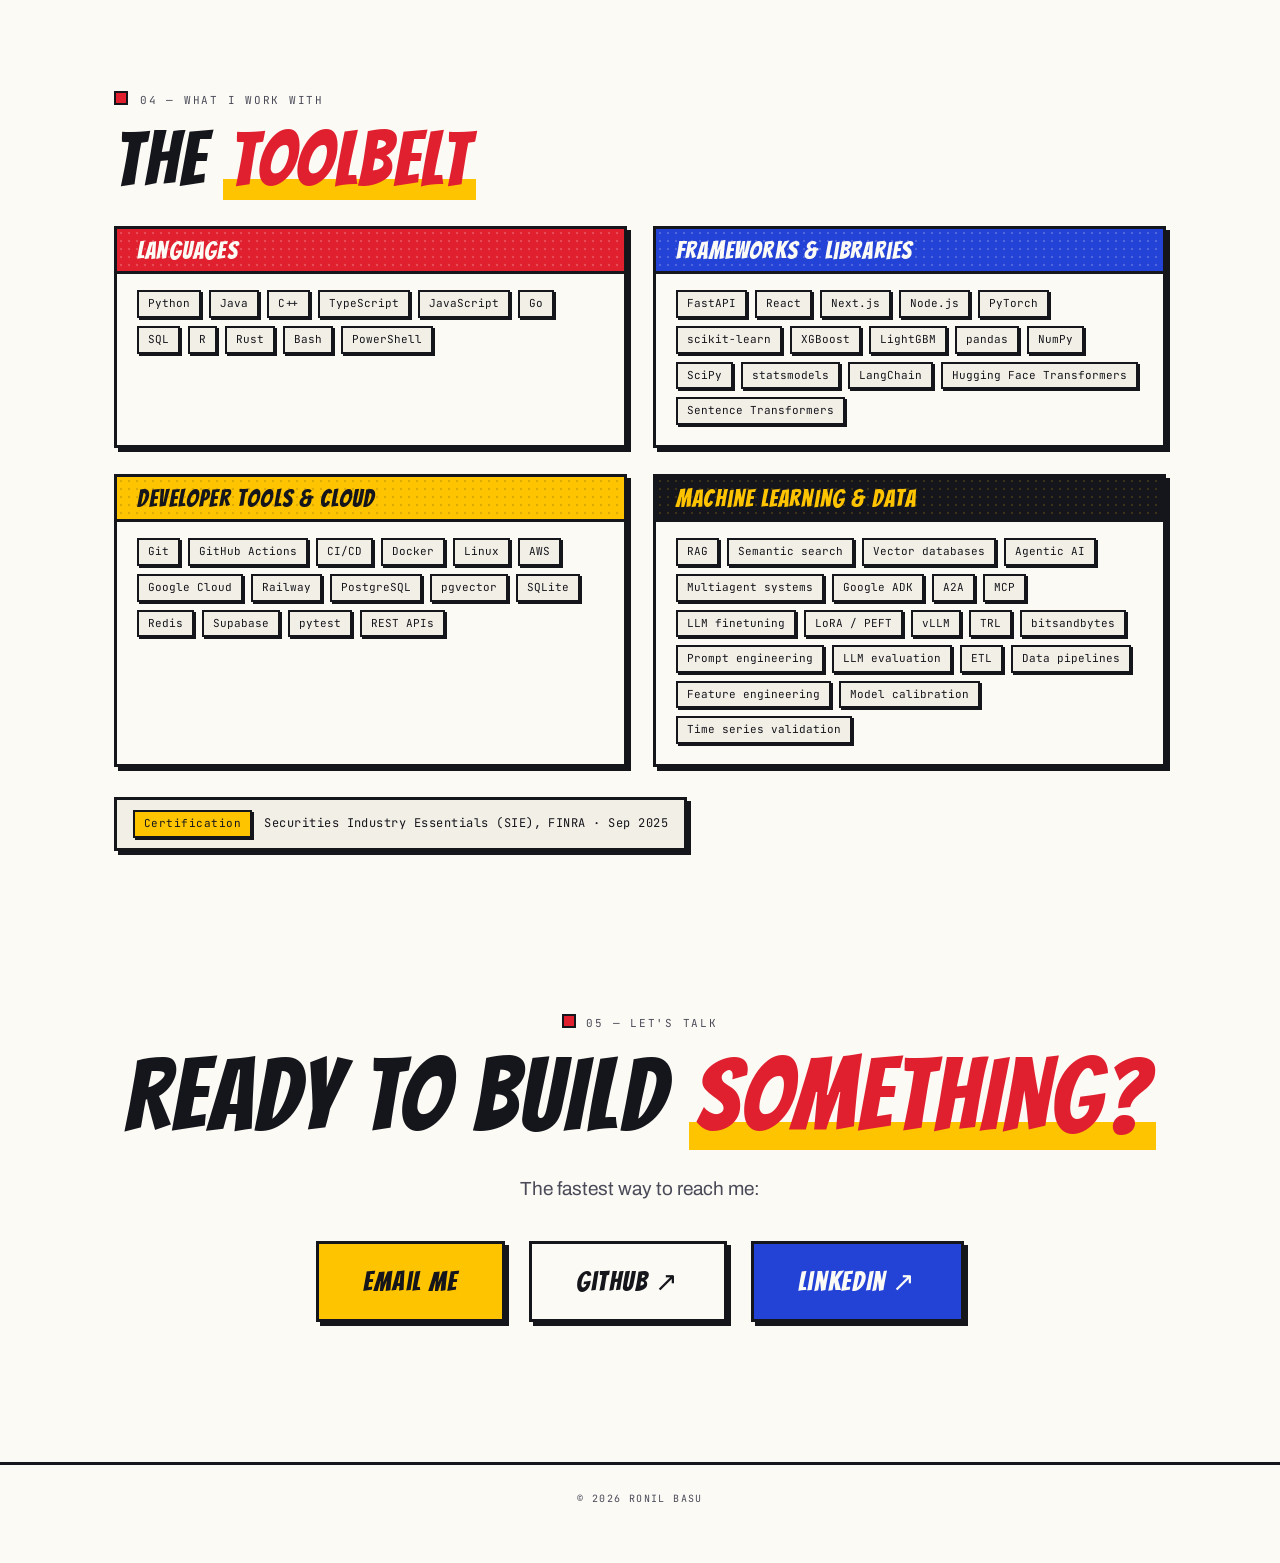
==== commit ceef05b0: "Stamp SymptomSketch's Best Use of World Models win The stamp only named the event, Reactor's billing" ====
--- a/index.html
+++ b/index.html
@@ -90,7 +90,7 @@
         <div class="hero-meta">
           <div>BUILD · SHIP · REPEAT</div>
           <div class="scroll-hint"><div class="wheel"></div>SCROLL</div>
-          <div>4 ROLES · 2 HACKATHON AWARDS</div>
+          <div>4 ROLES · 3 HACKATHON AWARDS</div>
         </div>
       </section>
 
@@ -135,7 +135,7 @@
             <div class="lbl">Roles</div>
           </div>
           <div class="stat">
-            <div class="num" data-count="2">2</div>
+            <div class="num" data-count="3">3</div>
             <div class="lbl">Hackathon Awards</div>
           </div>
           <div class="stat">
@@ -178,7 +178,7 @@
           </article>
 
           <article class="card card-feature card-feature-flip reveal">
-            <span class="stamp">REACTOR × GOOGLE WORLD MODELS HACKATHON · OCT 2026</span>
+            <span class="stamp">BEST USE OF WORLD MODELS · PRESENTED · OCT 2026</span>
             <div class="feature-copy">
               <div class="badge">ISSUE #02</div>
               <h3><a href="https://github.com/ron2k1/symptomsketch">SymptomSketch</a></h3>
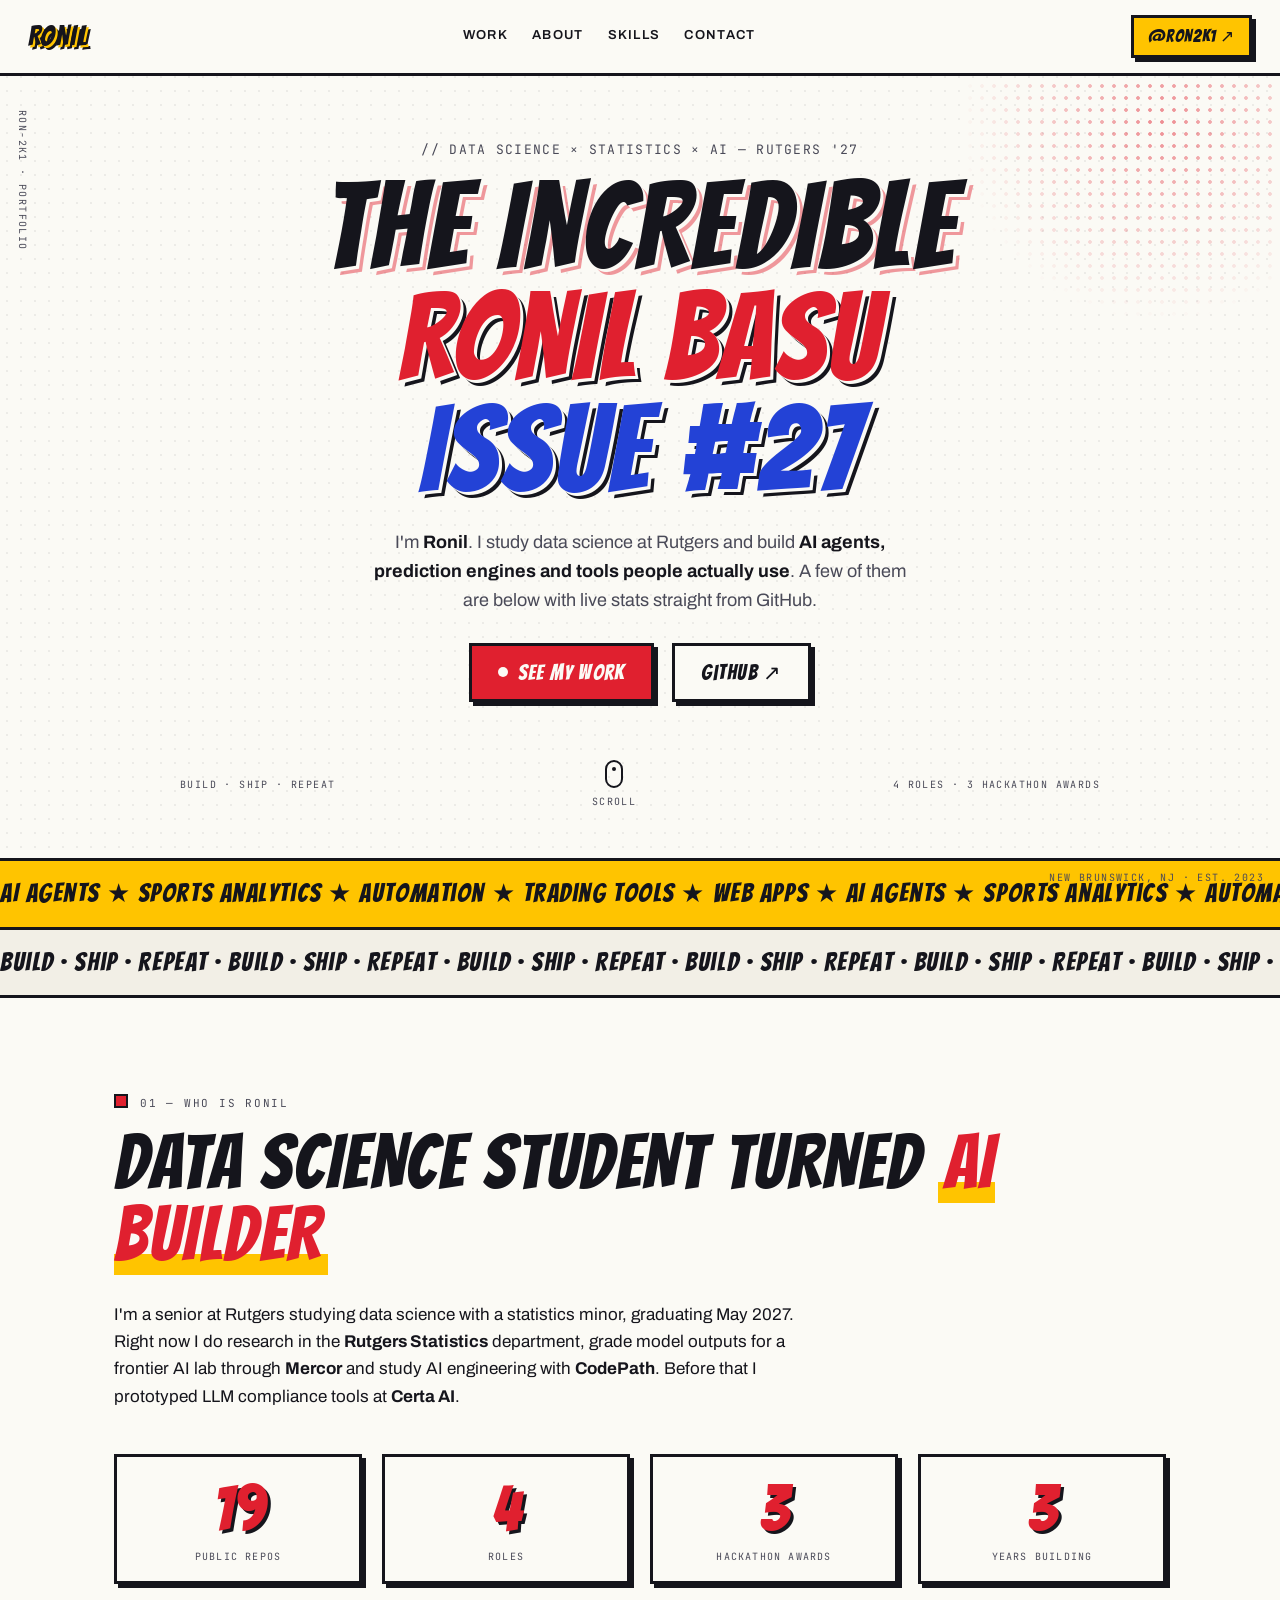
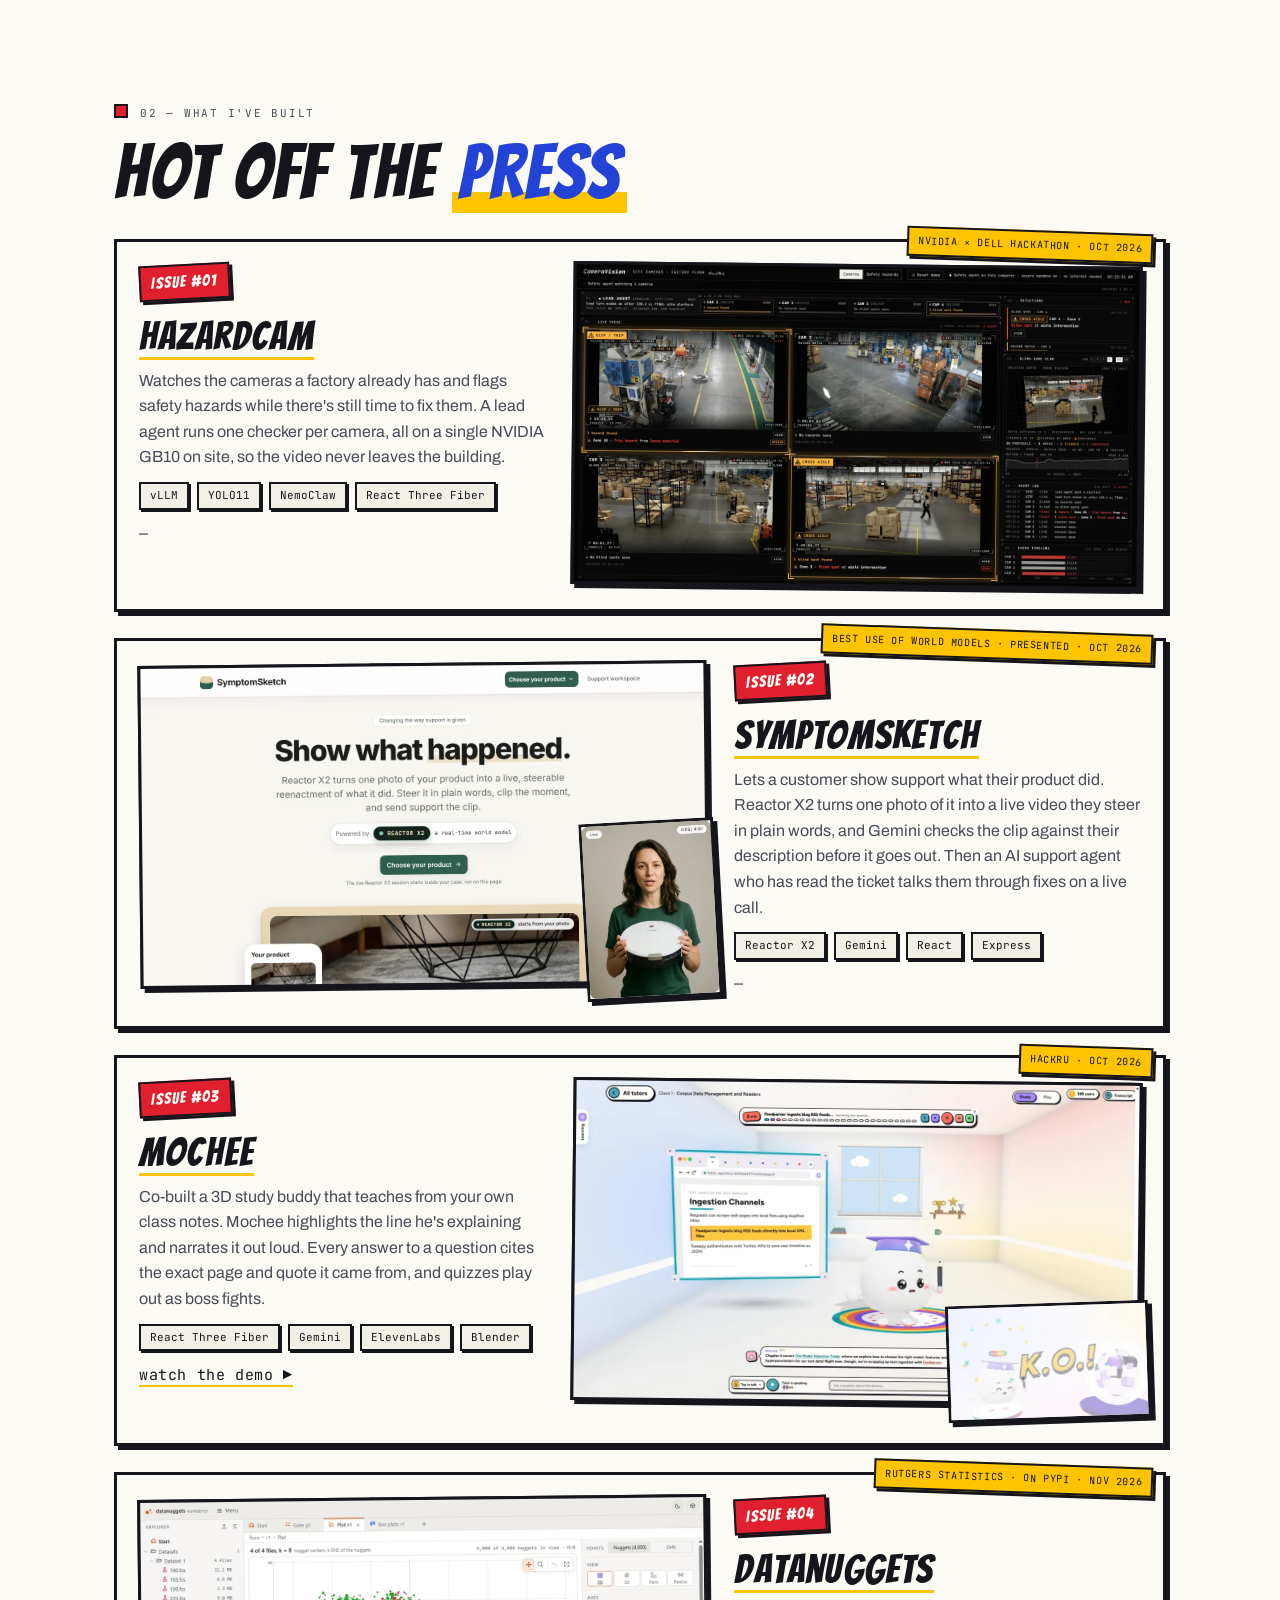
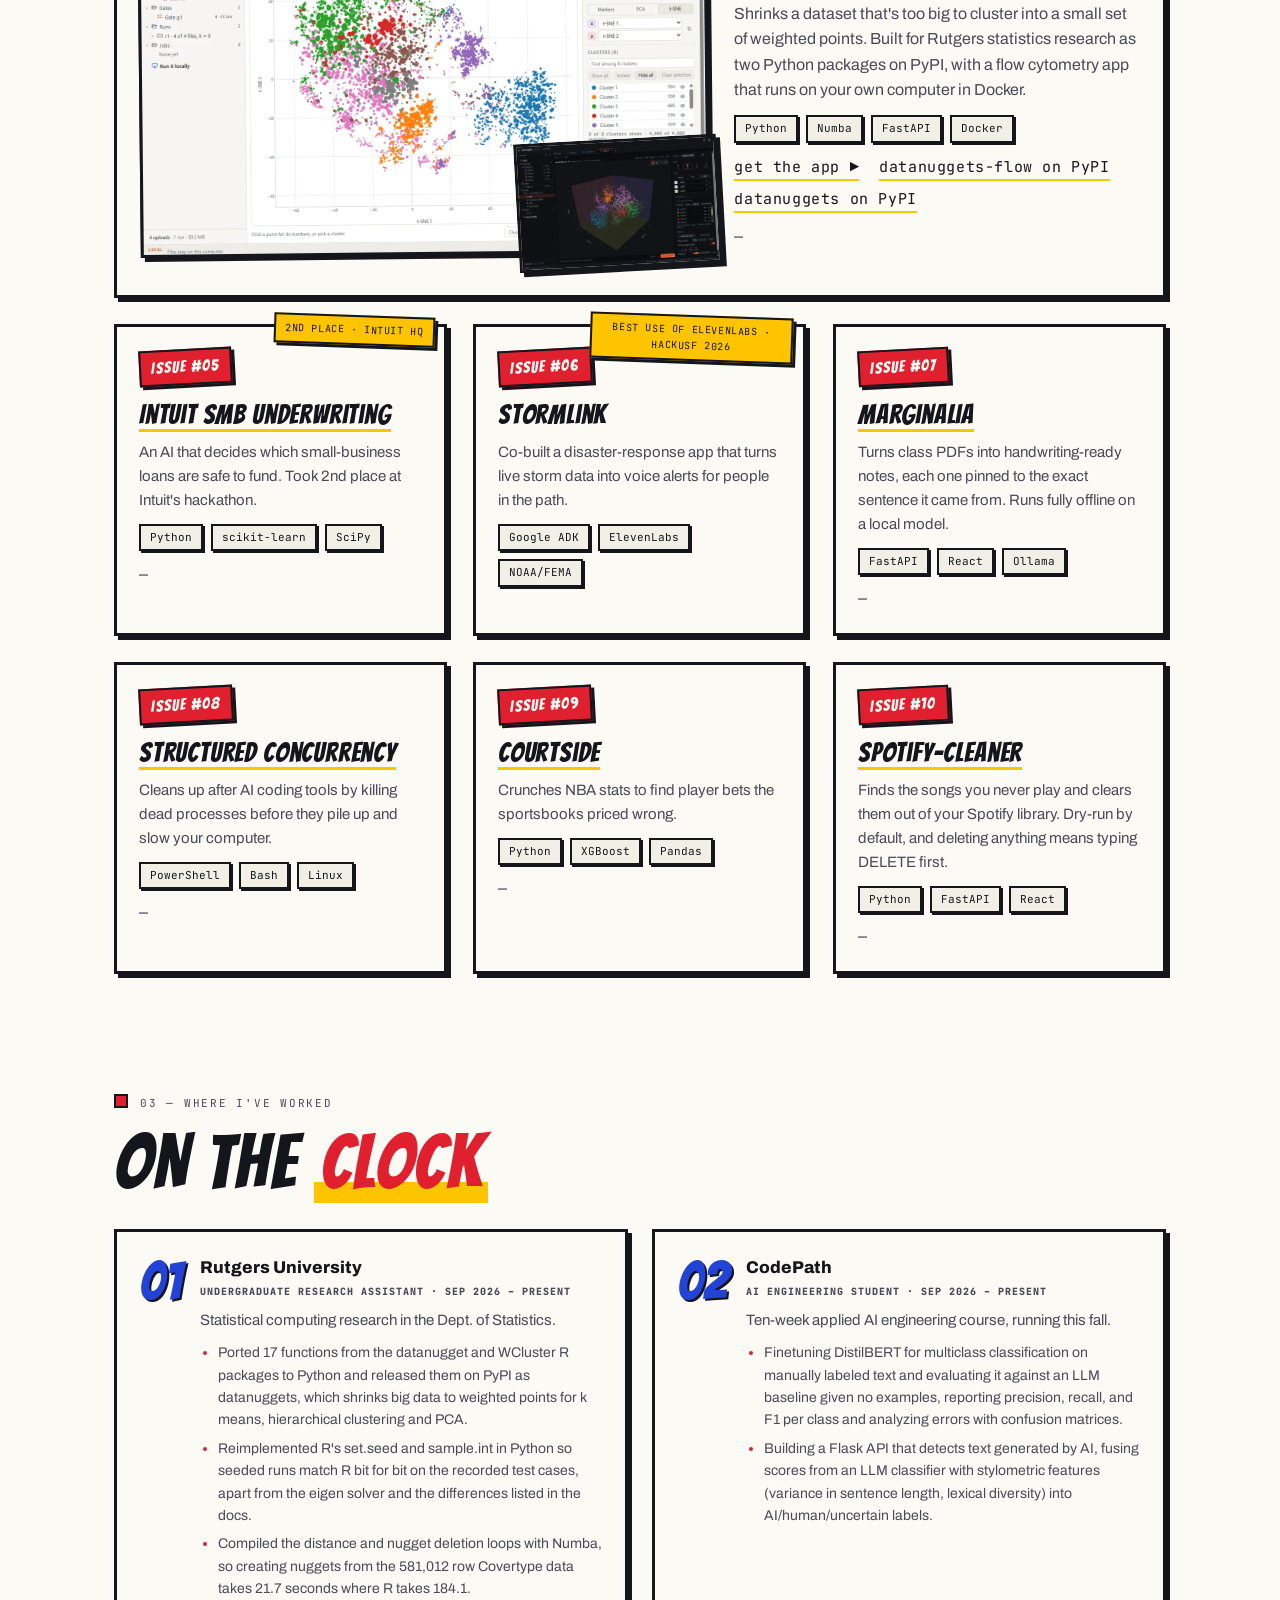
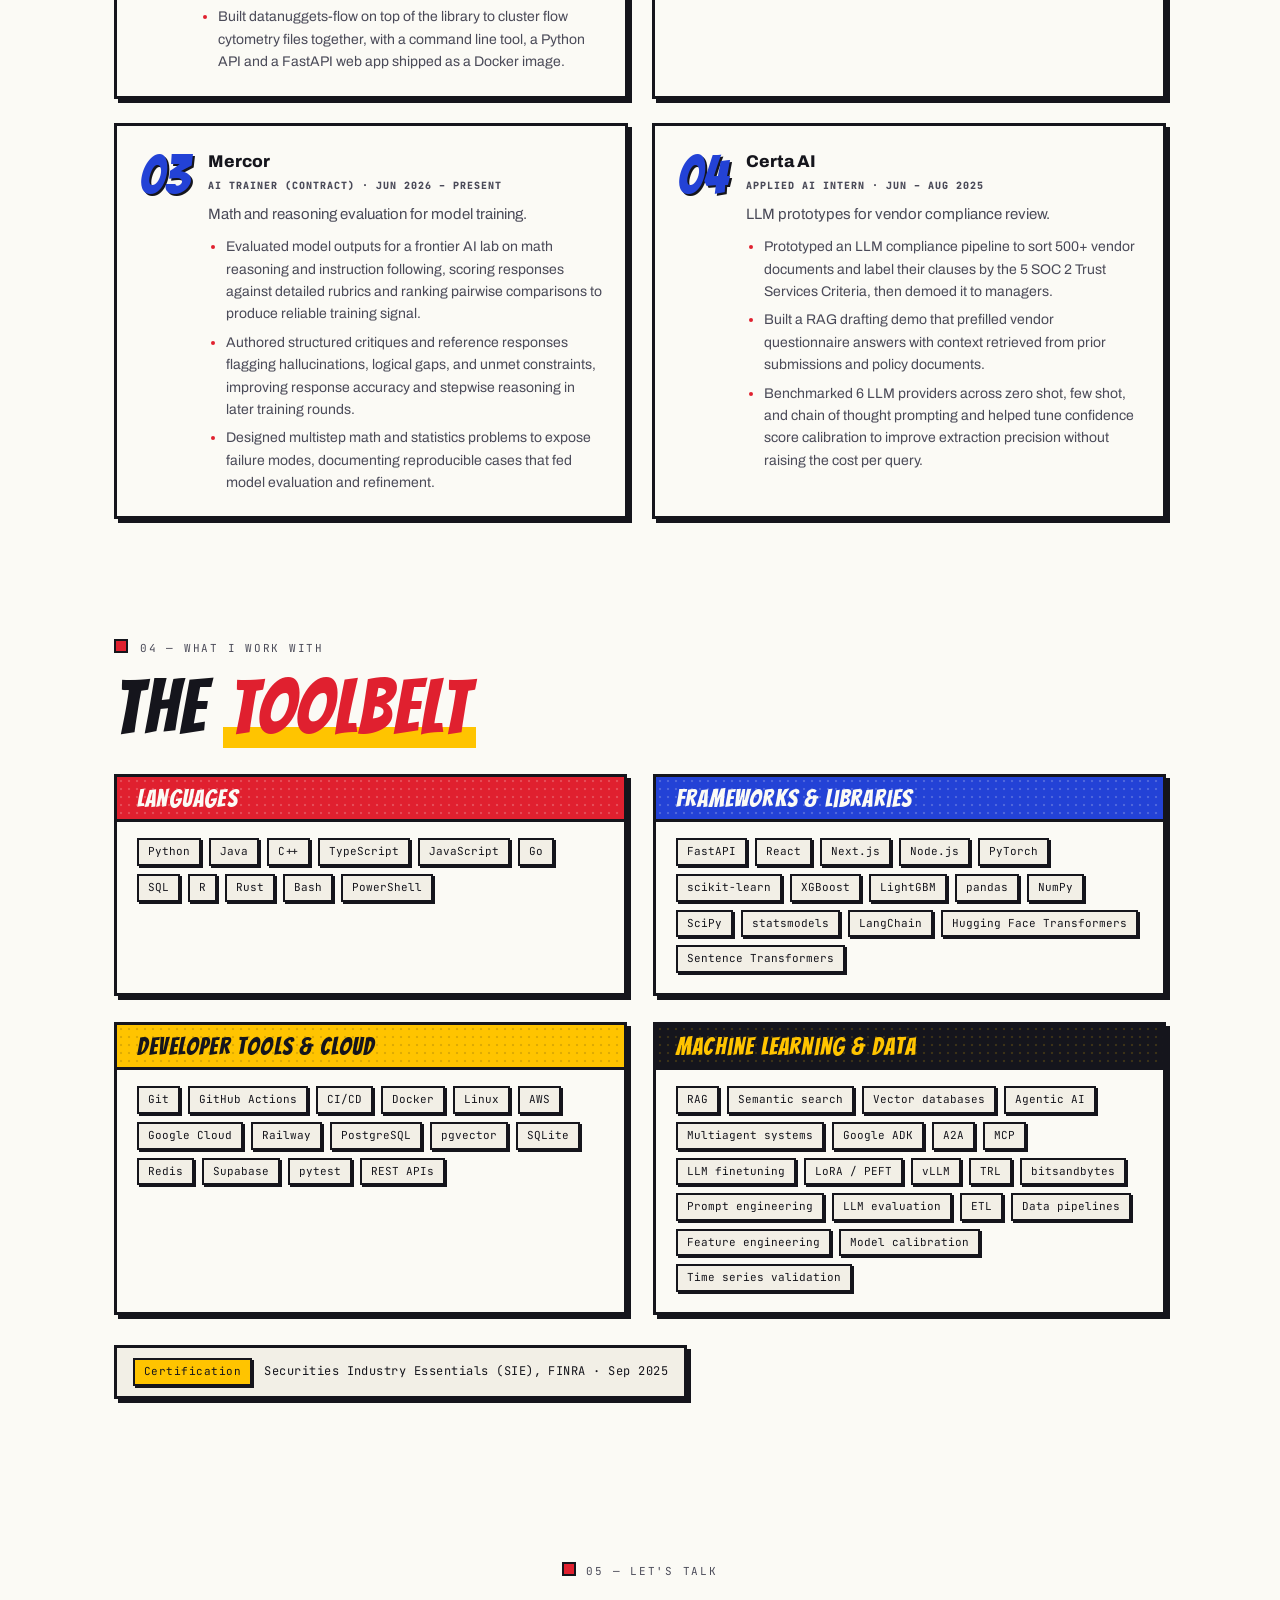
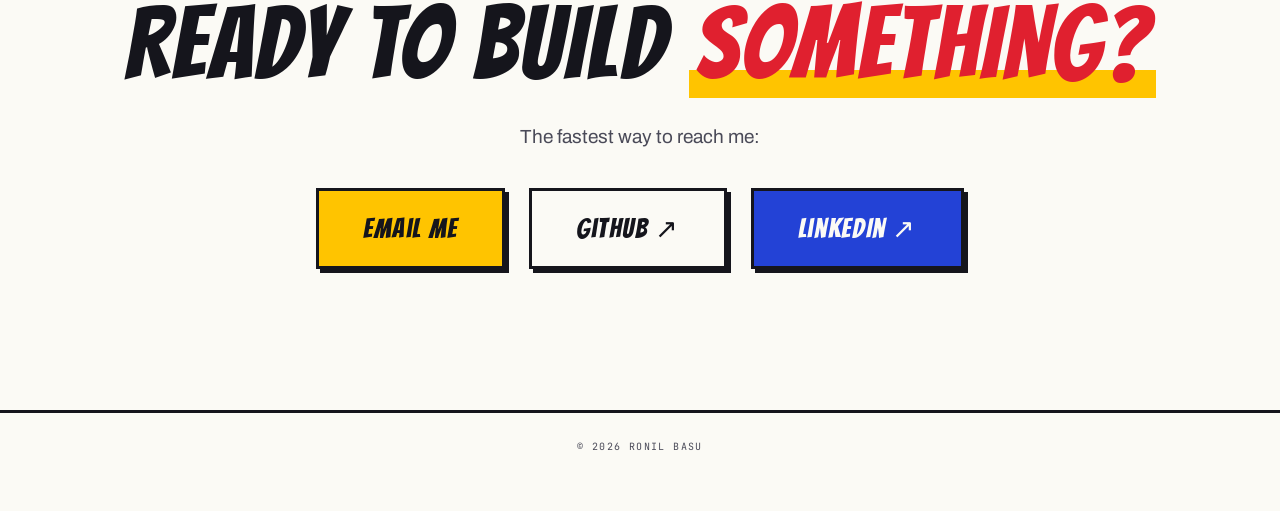
==== commit da22504f: "Add datanuggets and update Rutgers bullets" ====
--- a/index.html
+++ b/index.html
@@ -127,7 +127,7 @@
         </div>
         <div class="stats reveal">
           <div class="stat">
-            <div class="num" data-count="15" data-live="repos">15</div>
+            <div class="num" data-count="19" data-live="repos">19</div>
             <div class="lbl">Public Repos</div>
           </div>
           <div class="stat">
@@ -252,8 +252,52 @@
             </figure>
           </article>
 
+          <article class="card card-feature card-feature-flip reveal">
+            <span class="stamp">RUTGERS STATISTICS · ON PYPI · NOV 2026</span>
+            <div class="feature-copy">
+              <div class="badge">ISSUE #04</div>
+              <h3>
+                <a href="https://github.com/ron2k1/datanuggetsflowcytometry">datanuggets</a>
+              </h3>
+              <p>
+                Shrinks a dataset that's too big to cluster into a small set of weighted points.
+                Built for Rutgers statistics research as two Python packages on PyPI, with a flow
+                cytometry app that runs on your own computer in Docker.
+              </p>
+              <div class="chip-row">
+                <span class="chip">Python</span><span class="chip">Numba</span
+                ><span class="chip">FastAPI</span><span class="chip">Docker</span>
+              </div>
+              <p class="live live-links">
+                <a href="https://ron2k1.github.io/datanuggetsflowcytometry/">get the app ▶</a>
+                <a href="https://pypi.org/project/datanuggets-flow/">datanuggets-flow on PyPI</a>
+                <a href="https://pypi.org/project/datanuggets/">datanuggets on PyPI</a>
+              </p>
+              <p class="live" data-repo="datanuggetsflowcytometry">—</p>
+            </div>
+            <figure class="feature-shot">
+              <img
+                src="assets/datanuggets-flow-tsne.webp"
+                width="1280"
+                height="800"
+                loading="lazy"
+                decoding="async"
+                alt="The datanuggets-flow app's plot view: a t-SNE of data nuggets from four public demonstration files, colored by cluster"
+              />
+              <img
+                class="feature-inset"
+                src="assets/datanuggets-flow-3d-dark.webp"
+                width="800"
+                height="500"
+                loading="lazy"
+                decoding="async"
+                alt="The same run as a 3D t-SNE in the app's dark theme"
+              />
+            </figure>
+          </article>
+
           <article class="card reveal">
-            <div class="badge">ISSUE #04</div>
+            <div class="badge">ISSUE #05</div>
             <span class="stamp">2ND PLACE · INTUIT HQ</span>
             <h3>
               <a href="https://github.com/ron2k1/intuit-techweek-smb-underwriting"
@@ -272,7 +316,7 @@
           </article>
 
           <article class="card reveal">
-            <div class="badge">ISSUE #05</div>
+            <div class="badge">ISSUE #06</div>
             <span class="stamp">BEST USE OF ELEVENLABS · HACKUSF 2026</span>
             <h3>StormLink</h3>
             <p>
@@ -286,7 +330,7 @@
           </article>
 
           <article class="card reveal">
-            <div class="badge">ISSUE #06</div>
+            <div class="badge">ISSUE #07</div>
             <h3><a href="https://github.com/ron2k1/marginalia">Marginalia</a></h3>
             <p>
               Turns class PDFs into handwriting-ready notes, each one pinned to the exact
@@ -300,7 +344,7 @@
           </article>
 
           <article class="card reveal">
-            <div class="badge">ISSUE #07</div>
+            <div class="badge">ISSUE #08</div>
             <h3>
               <a href="https://github.com/ron2k1/claude-code-structured-concurrency"
                 >Structured Concurrency</a
@@ -318,7 +362,7 @@
           </article>
 
           <article class="card reveal">
-            <div class="badge">ISSUE #08</div>
+            <div class="badge">ISSUE #09</div>
             <h3><a href="https://github.com/ron2k1/courtside-showcase">Courtside</a></h3>
             <p>Crunches NBA stats to find player bets the sportsbooks priced wrong.</p>
             <div class="chip-row">
@@ -329,7 +373,7 @@
           </article>
 
           <article class="card reveal">
-            <div class="badge">ISSUE #09</div>
+            <div class="badge">ISSUE #10</div>
             <h3><a href="https://github.com/ron2k1/spotify-cleaner">spotify-cleaner</a></h3>
             <p>
               Finds the songs you never play and clears them out of your Spotify library.
@@ -358,18 +402,23 @@
               <p>Statistical computing research in the Dept. of Statistics.</p>
               <ul class="step-bullets">
                 <li>
-                  Rebuilt the datanugget and WCluster R packages in Python for a forthcoming
-                  software paper on data nuggets, which shrink big data to weighted points by
-                  greedy nearest neighbor deletion for k means, hierarchical clustering and PCA.
-                </li>
-                <li>
-                  Replayed R's recorded random draws so unit tests in pytest matched R to 8
-                  significant digits on every deterministic output.
-                </li>
-                <li>
-                  Reimplemented Rfast's C++ distance routines in NumPy by copying Armadillo's two
-                  accumulator floating point sums and unstable std::sort tie breaks, so nugget
-                  assignments and weights matched R's exactly, even on tied distances.
+                  Ported 17 functions from the datanugget and WCluster R packages to Python and
+                  released them on PyPI as datanuggets, which shrinks big data to weighted points
+                  for k means, hierarchical clustering and PCA.
+                </li>
+                <li>
+                  Reimplemented R's set.seed and sample.int in Python so seeded runs match R bit
+                  for bit on the recorded test cases, apart from the eigen solver and the
+                  differences listed in the docs.
+                </li>
+                <li>
+                  Compiled the distance and nugget deletion loops with Numba, so creating nuggets
+                  from the 581,012 row Covertype data takes 21.7 seconds where R takes 184.1.
+                </li>
+                <li>
+                  Built datanuggets-flow on top of the library to cluster flow cytometry files
+                  together, with a command line tool, a Python API and a FastAPI web app shipped
+                  as a Docker image.
                 </li>
               </ul>
             </div>
--- a/styles.css
+++ b/styles.css
@@ -593,6 +593,17 @@
   border-bottom-color: var(--red);
 }
 
+/* several links in one row: each link stays whole and they wrap as units */
+.live-links {
+  display: flex;
+  flex-wrap: wrap;
+  gap: 6px 20px;
+}
+
+.live-links a {
+  white-space: nowrap;
+}
+
 /* cover stories: span every column so the six cards under them fill whole rows */
 .card-feature {
   grid-column: 1 / -1;
@@ -967,6 +978,9 @@
   html.js .card.reveal.in:nth-child(9) {
     animation-delay: 560ms;
   }
+  html.js .card.reveal.in:nth-child(10) {
+    animation-delay: 630ms;
+  }
   html.js .step.reveal.in:nth-child(2) {
     animation-delay: 90ms;
   }
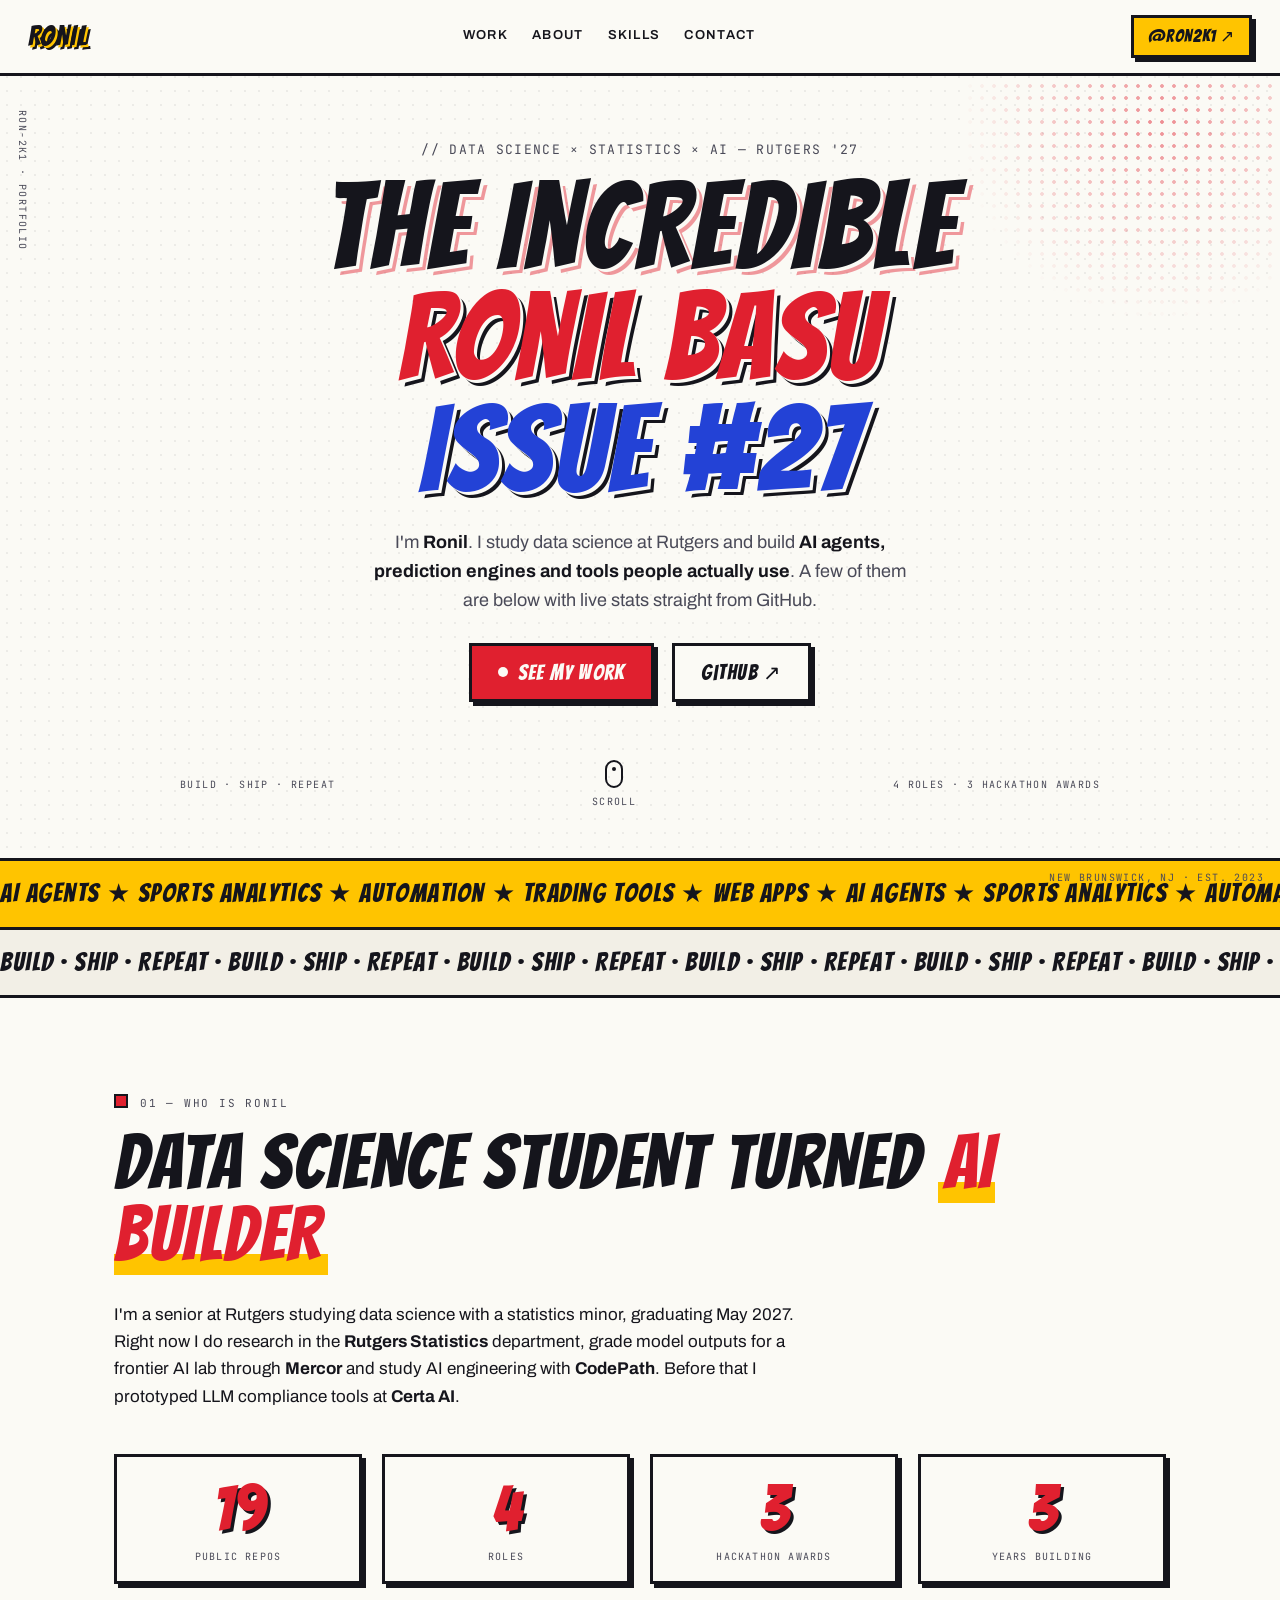
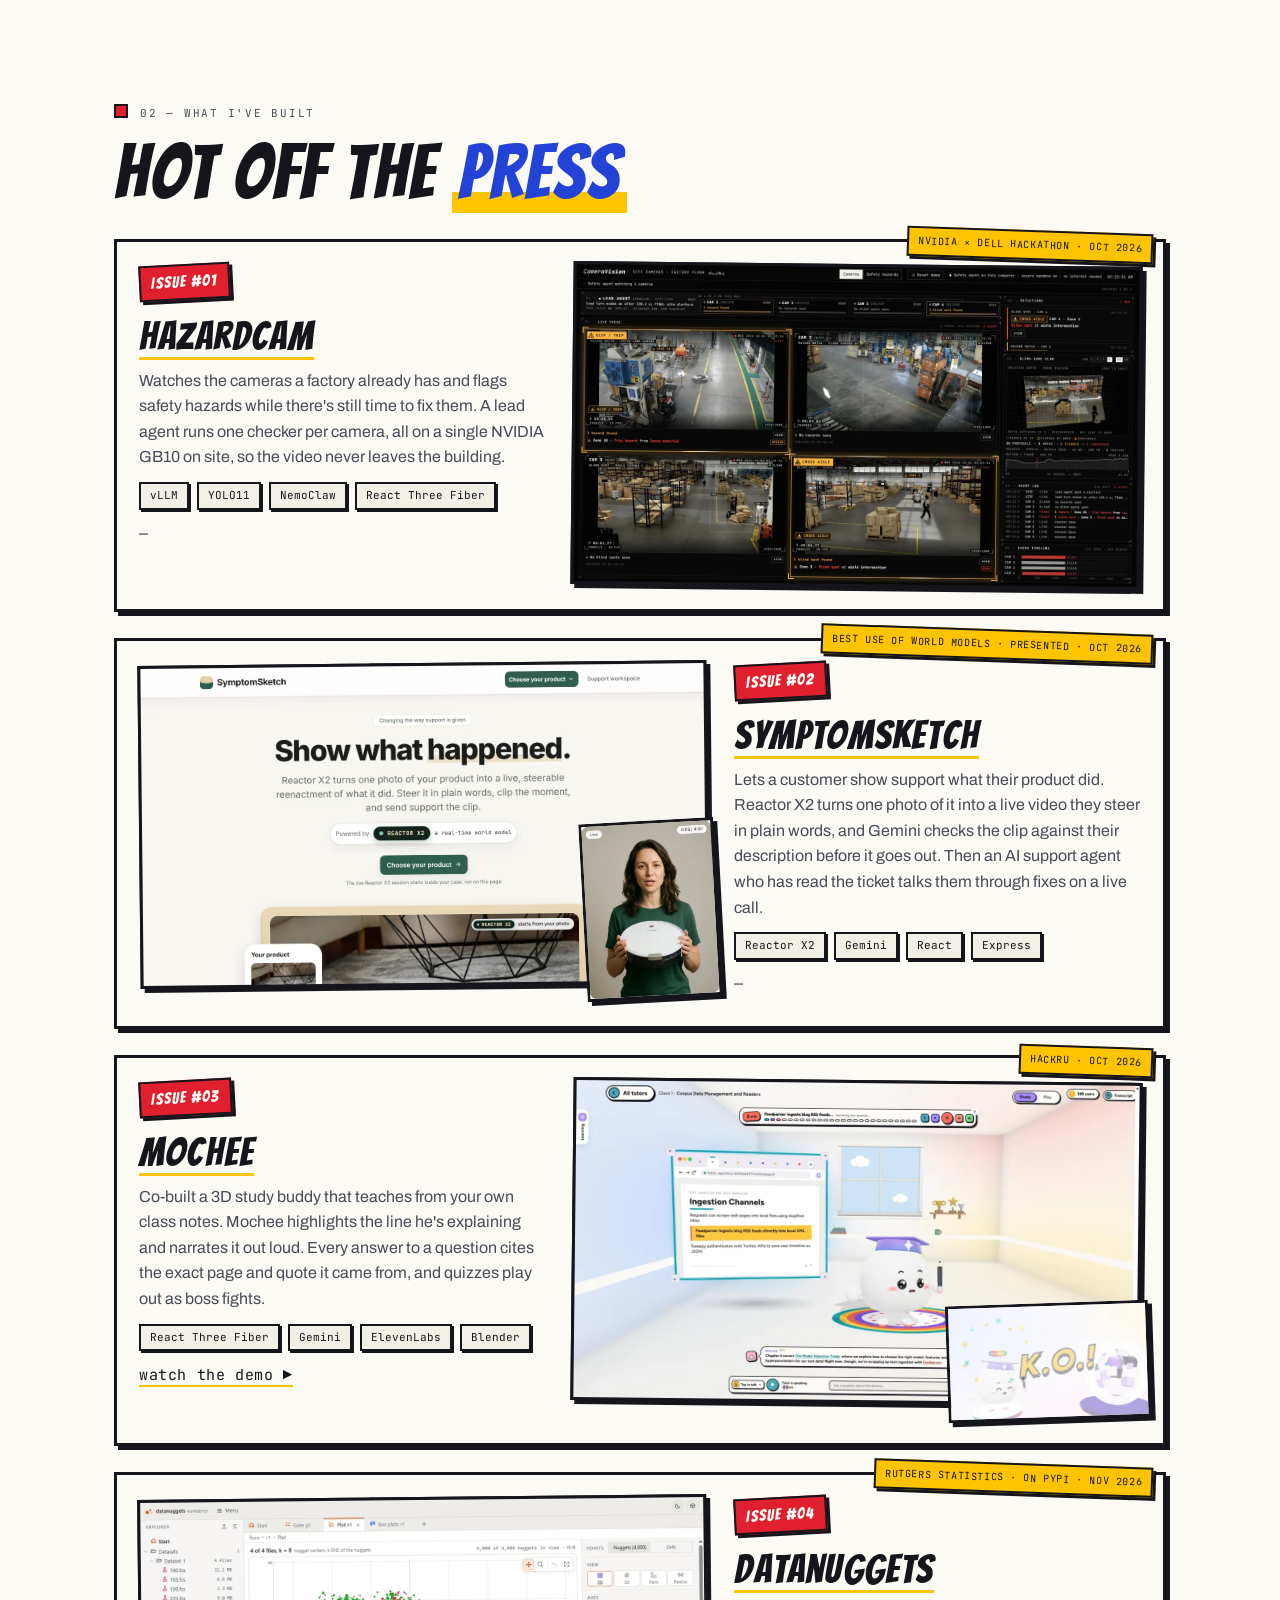
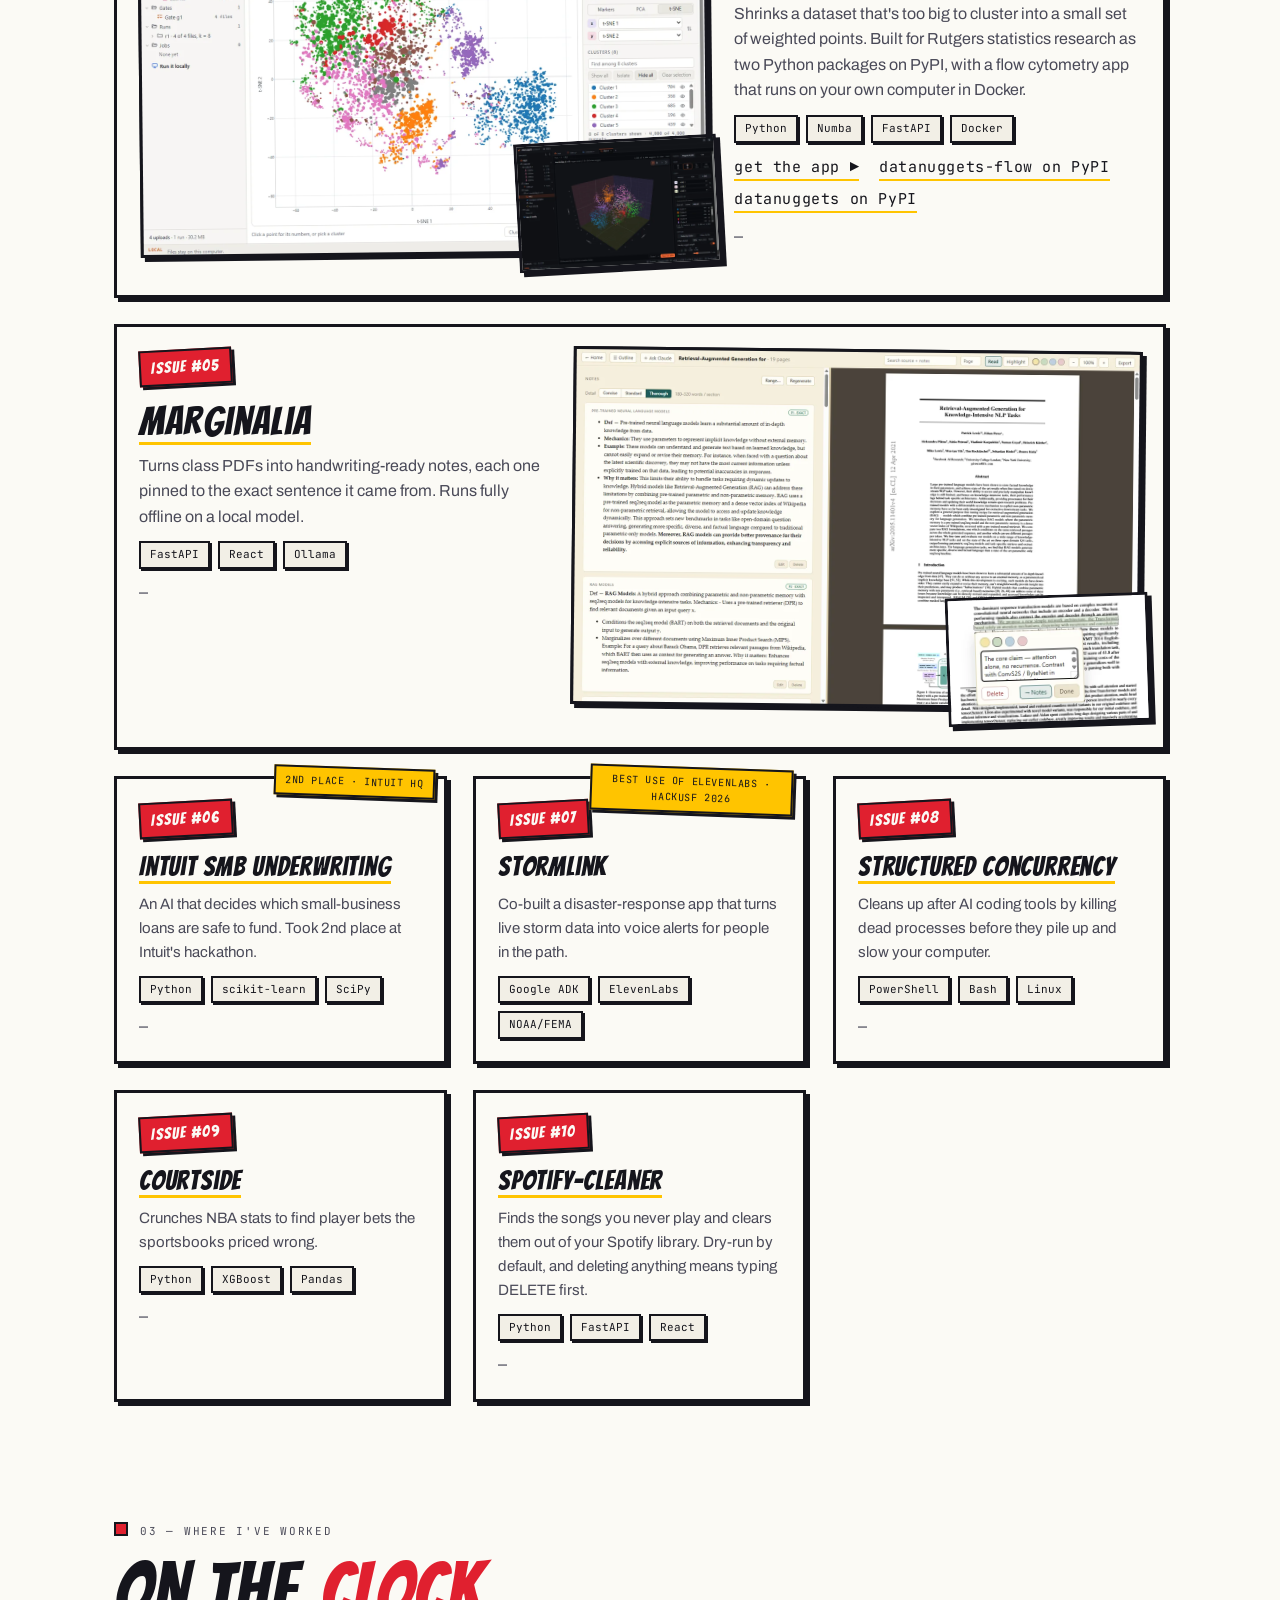
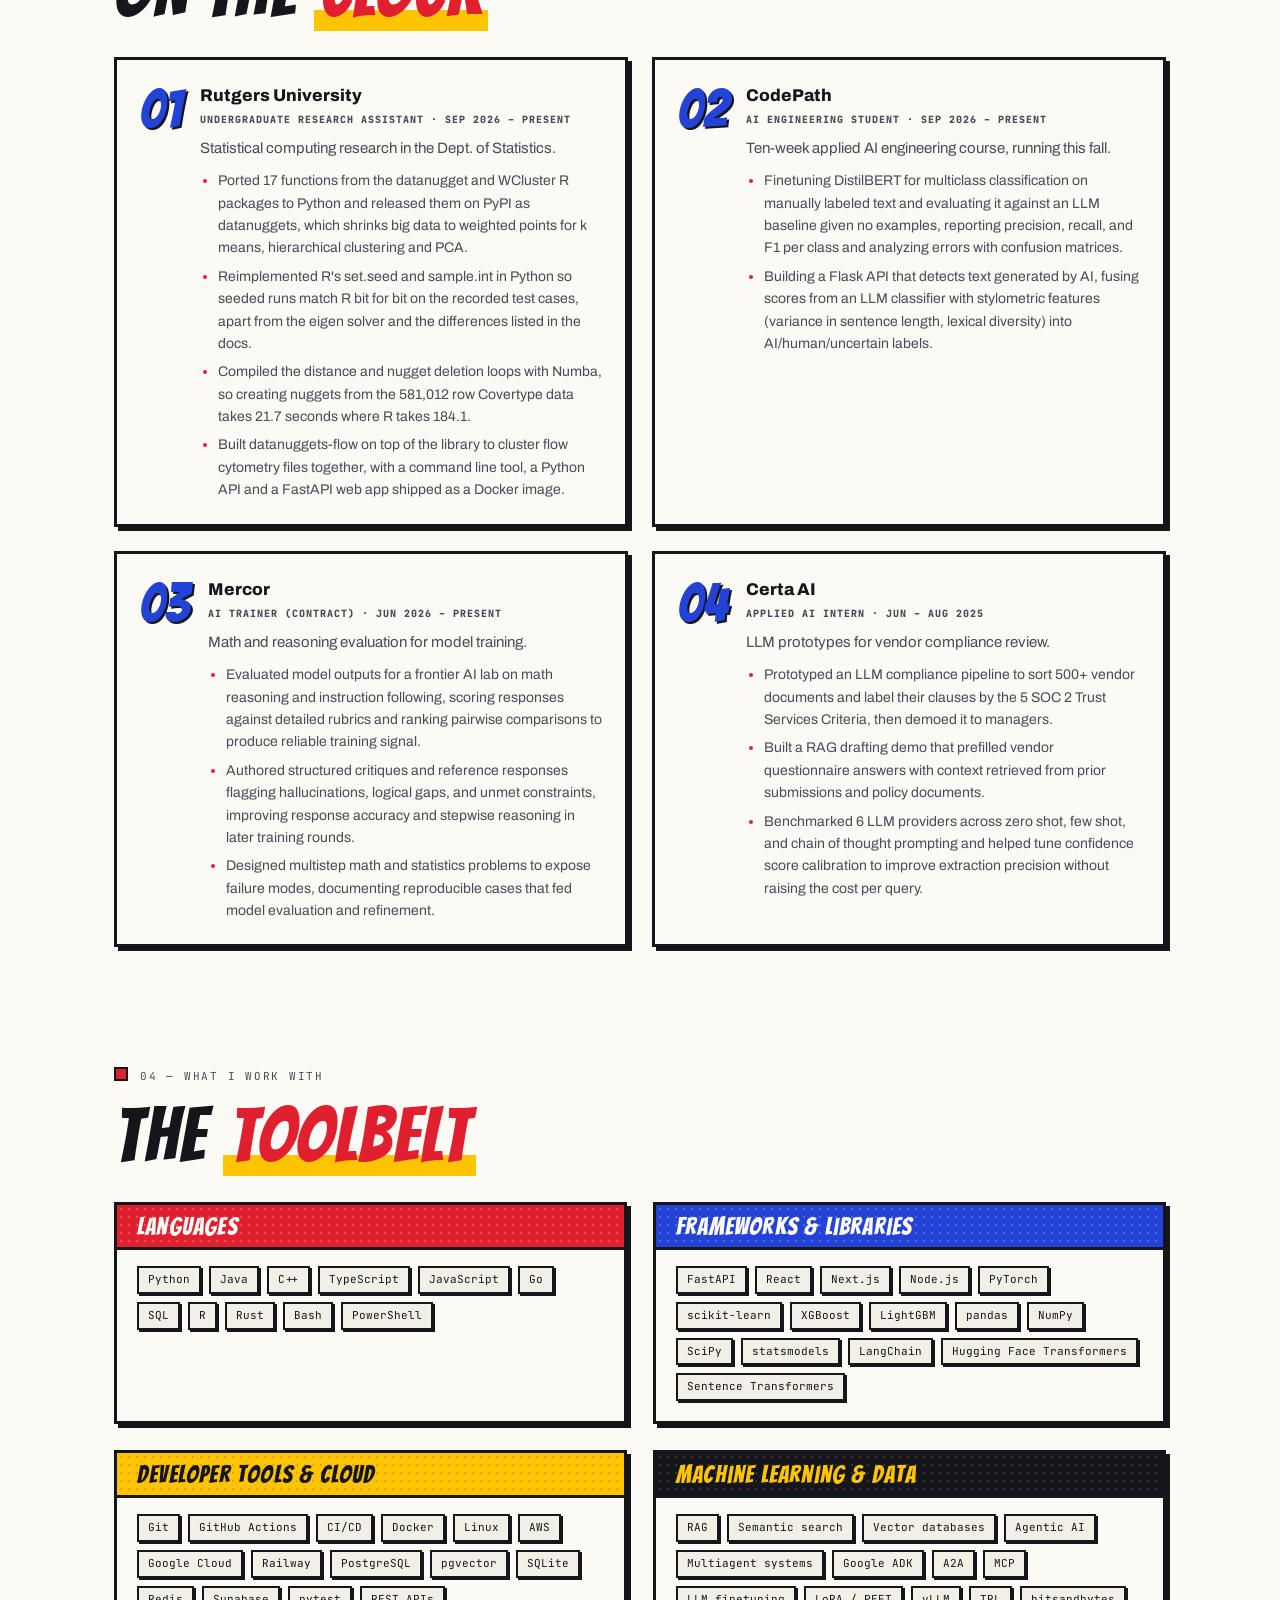
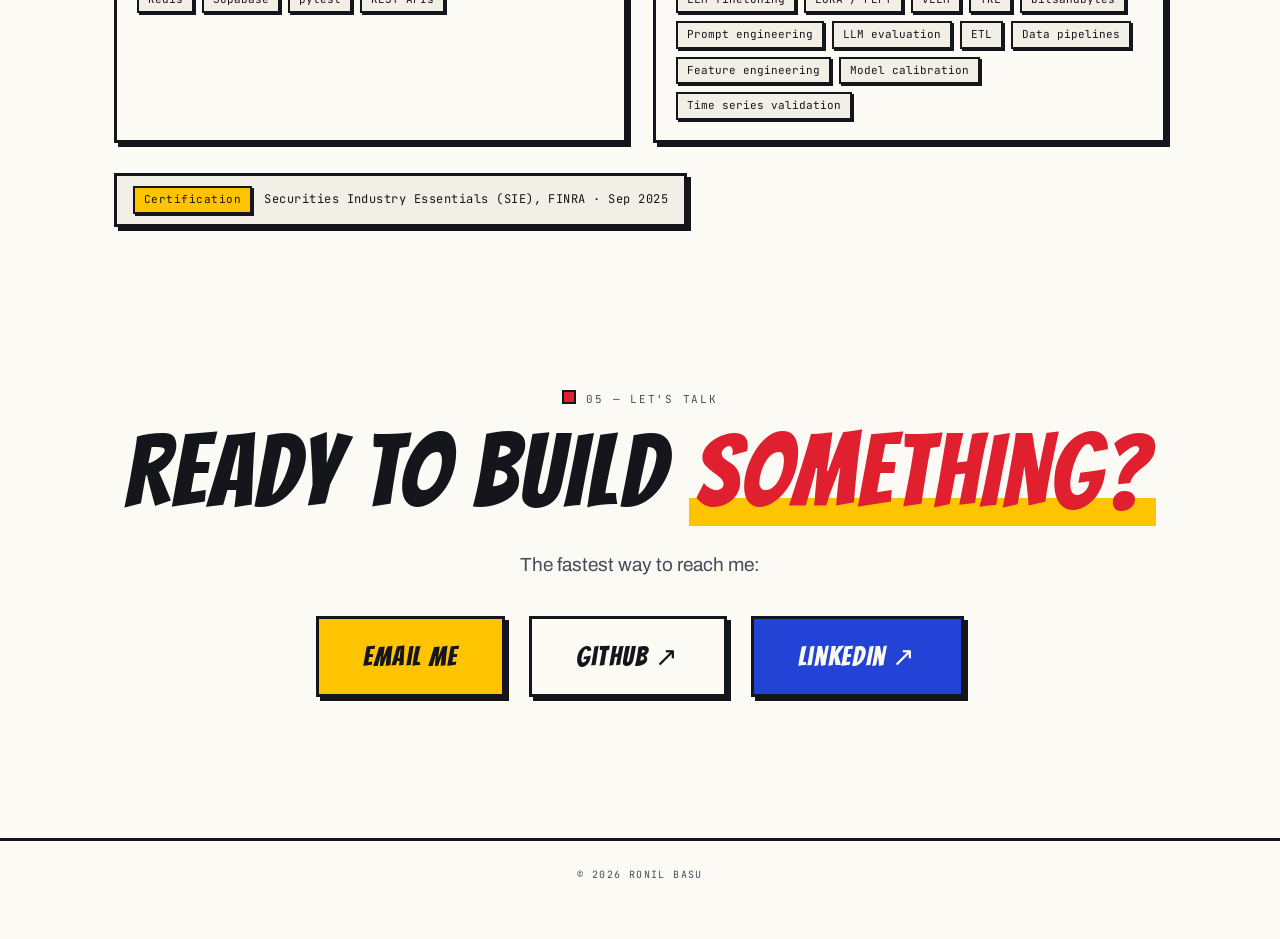
==== commit 199dad21: "Add Marginalia screenshots" ====
--- a/index.html
+++ b/index.html
@@ -296,8 +296,43 @@
             </figure>
           </article>
 
+          <article class="card card-feature reveal">
+            <div class="feature-copy">
+              <div class="badge">ISSUE #05</div>
+              <h3><a href="https://github.com/ron2k1/marginalia">Marginalia</a></h3>
+              <p>
+                Turns class PDFs into handwriting-ready notes, each one pinned to the exact
+                sentence it came from. Runs fully offline on a local model.
+              </p>
+              <div class="chip-row">
+                <span class="chip">FastAPI</span><span class="chip">React</span
+                ><span class="chip">Ollama</span>
+              </div>
+              <p class="live" data-repo="marginalia">—</p>
+            </div>
+            <figure class="feature-shot">
+              <img
+                src="assets/marginalia-split-view.webp"
+                width="1280"
+                height="800"
+                loading="lazy"
+                decoding="async"
+                alt="Marginalia's split view: notes generated from a paper on the left, each tagged with the page it came from, beside the PDF"
+              />
+              <img
+                class="feature-inset"
+                src="assets/marginalia-margin-note.webp"
+                width="400"
+                height="250"
+                loading="lazy"
+                decoding="async"
+                alt="A highlighted sentence in the PDF with a margin note attached to it"
+              />
+            </figure>
+          </article>
+
           <article class="card reveal">
-            <div class="badge">ISSUE #05</div>
+            <div class="badge">ISSUE #06</div>
             <span class="stamp">2ND PLACE · INTUIT HQ</span>
             <h3>
               <a href="https://github.com/ron2k1/intuit-techweek-smb-underwriting"
@@ -316,7 +351,7 @@
           </article>
 
           <article class="card reveal">
-            <div class="badge">ISSUE #06</div>
+            <div class="badge">ISSUE #07</div>
             <span class="stamp">BEST USE OF ELEVENLABS · HACKUSF 2026</span>
             <h3>StormLink</h3>
             <p>
@@ -327,20 +362,6 @@
               <span class="chip">Google ADK</span><span class="chip">ElevenLabs</span
               ><span class="chip">NOAA/FEMA</span>
             </div>
-          </article>
-
-          <article class="card reveal">
-            <div class="badge">ISSUE #07</div>
-            <h3><a href="https://github.com/ron2k1/marginalia">Marginalia</a></h3>
-            <p>
-              Turns class PDFs into handwriting-ready notes, each one pinned to the exact
-              sentence it came from. Runs fully offline on a local model.
-            </p>
-            <div class="chip-row">
-              <span class="chip">FastAPI</span><span class="chip">React</span
-              ><span class="chip">Ollama</span>
-            </div>
-            <p class="live" data-repo="marginalia">—</p>
           </article>
 
           <article class="card reveal">
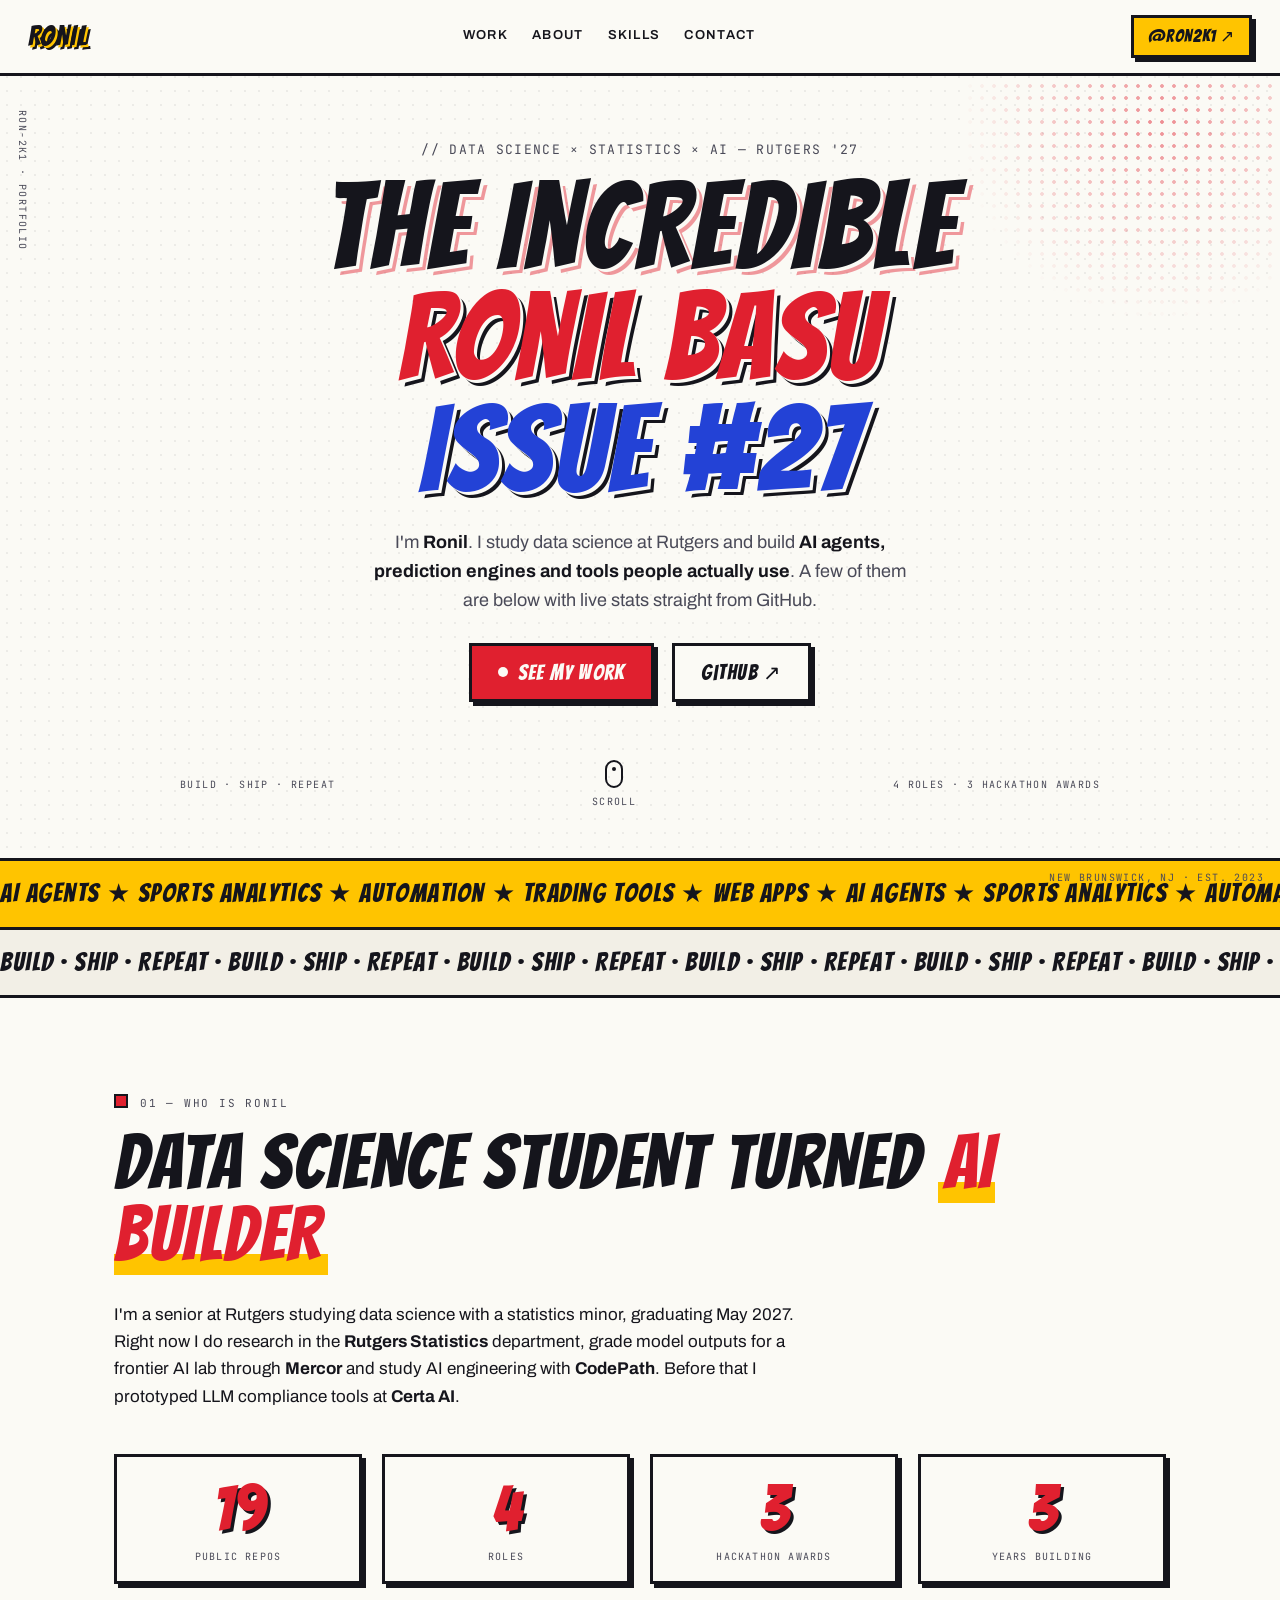
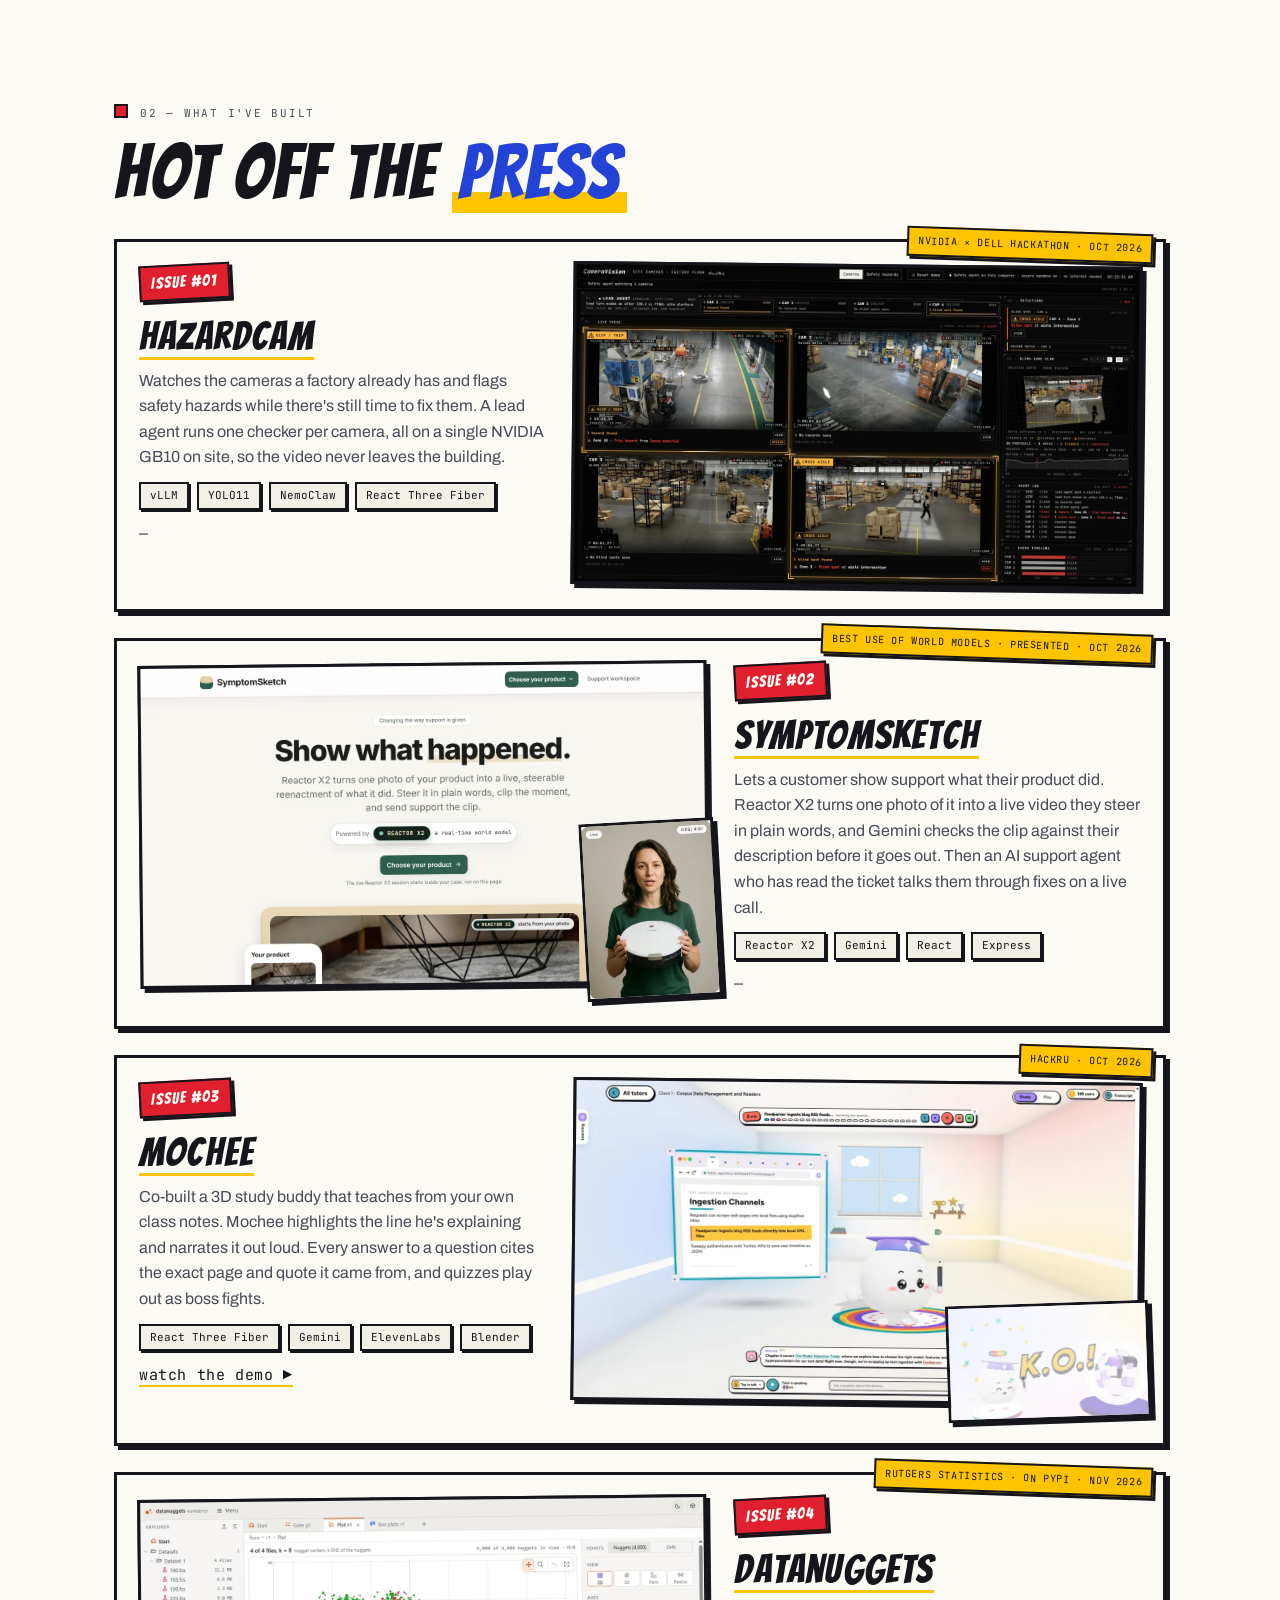
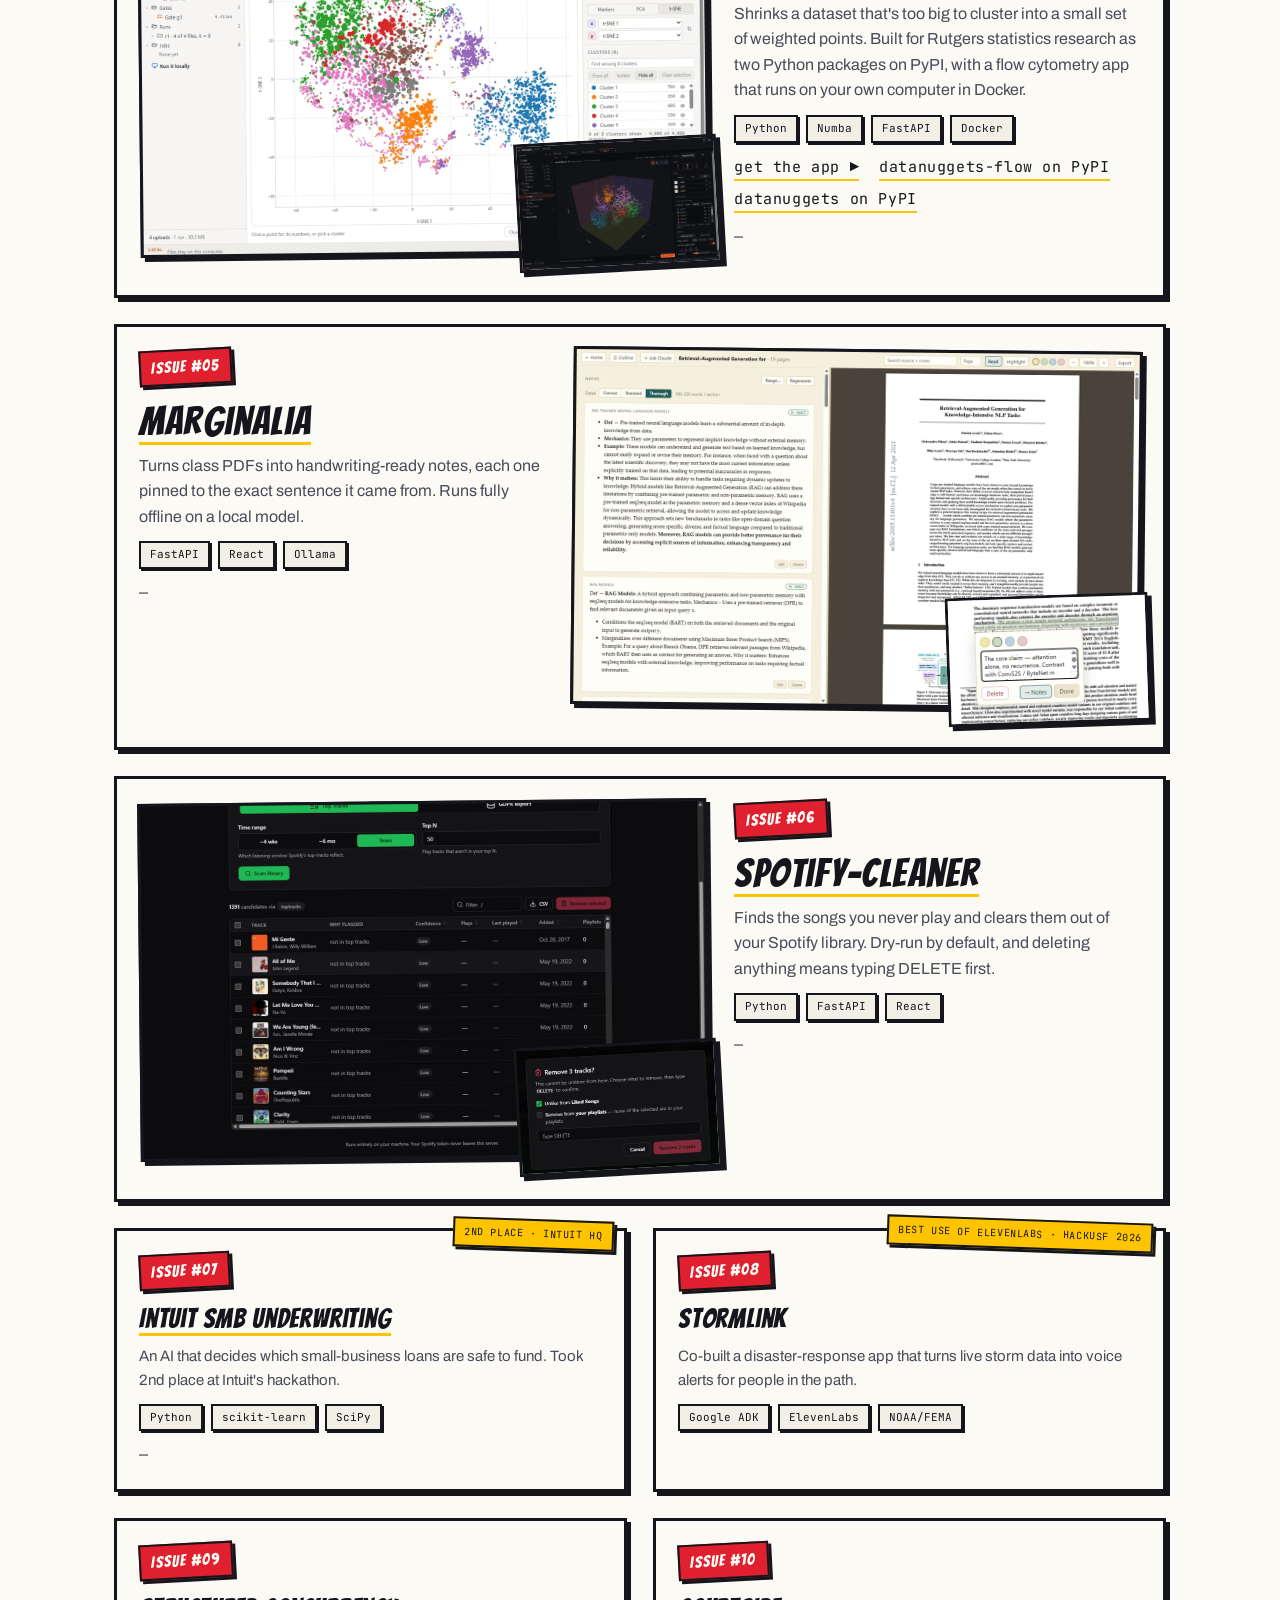
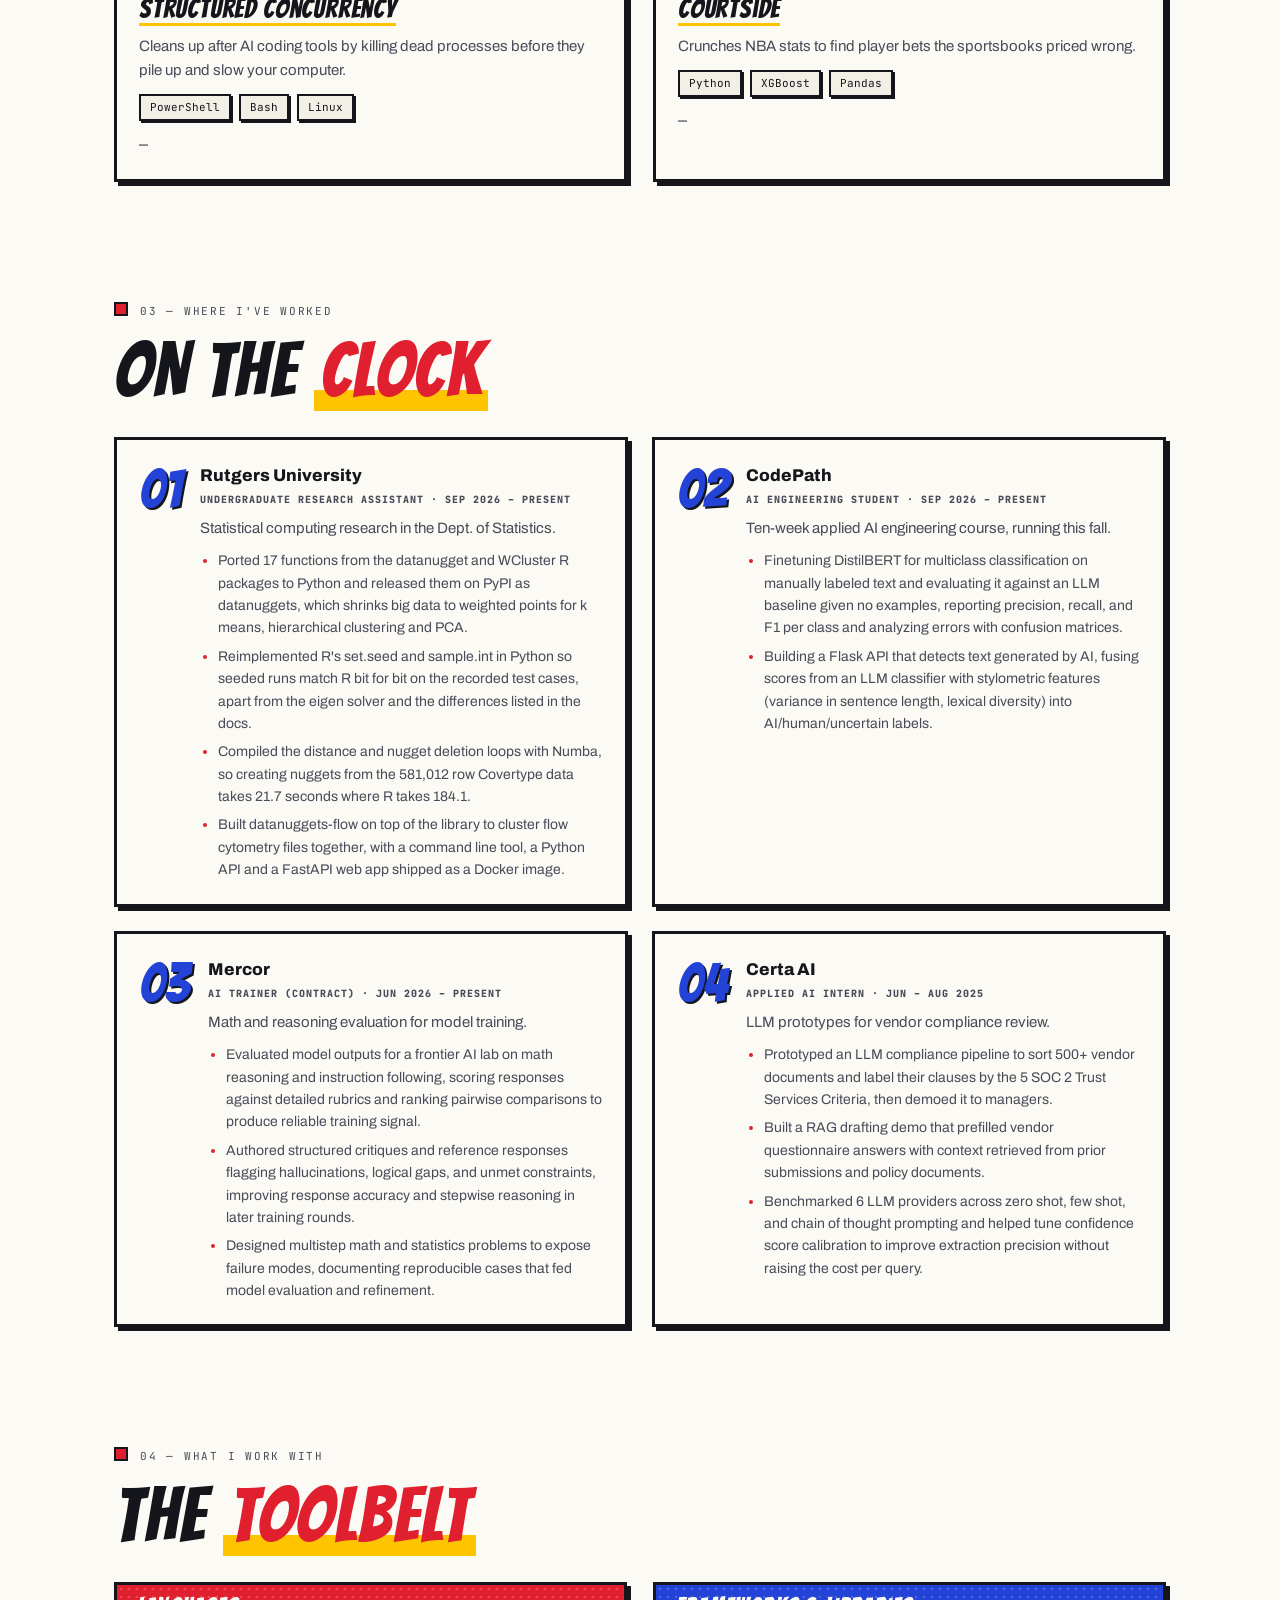
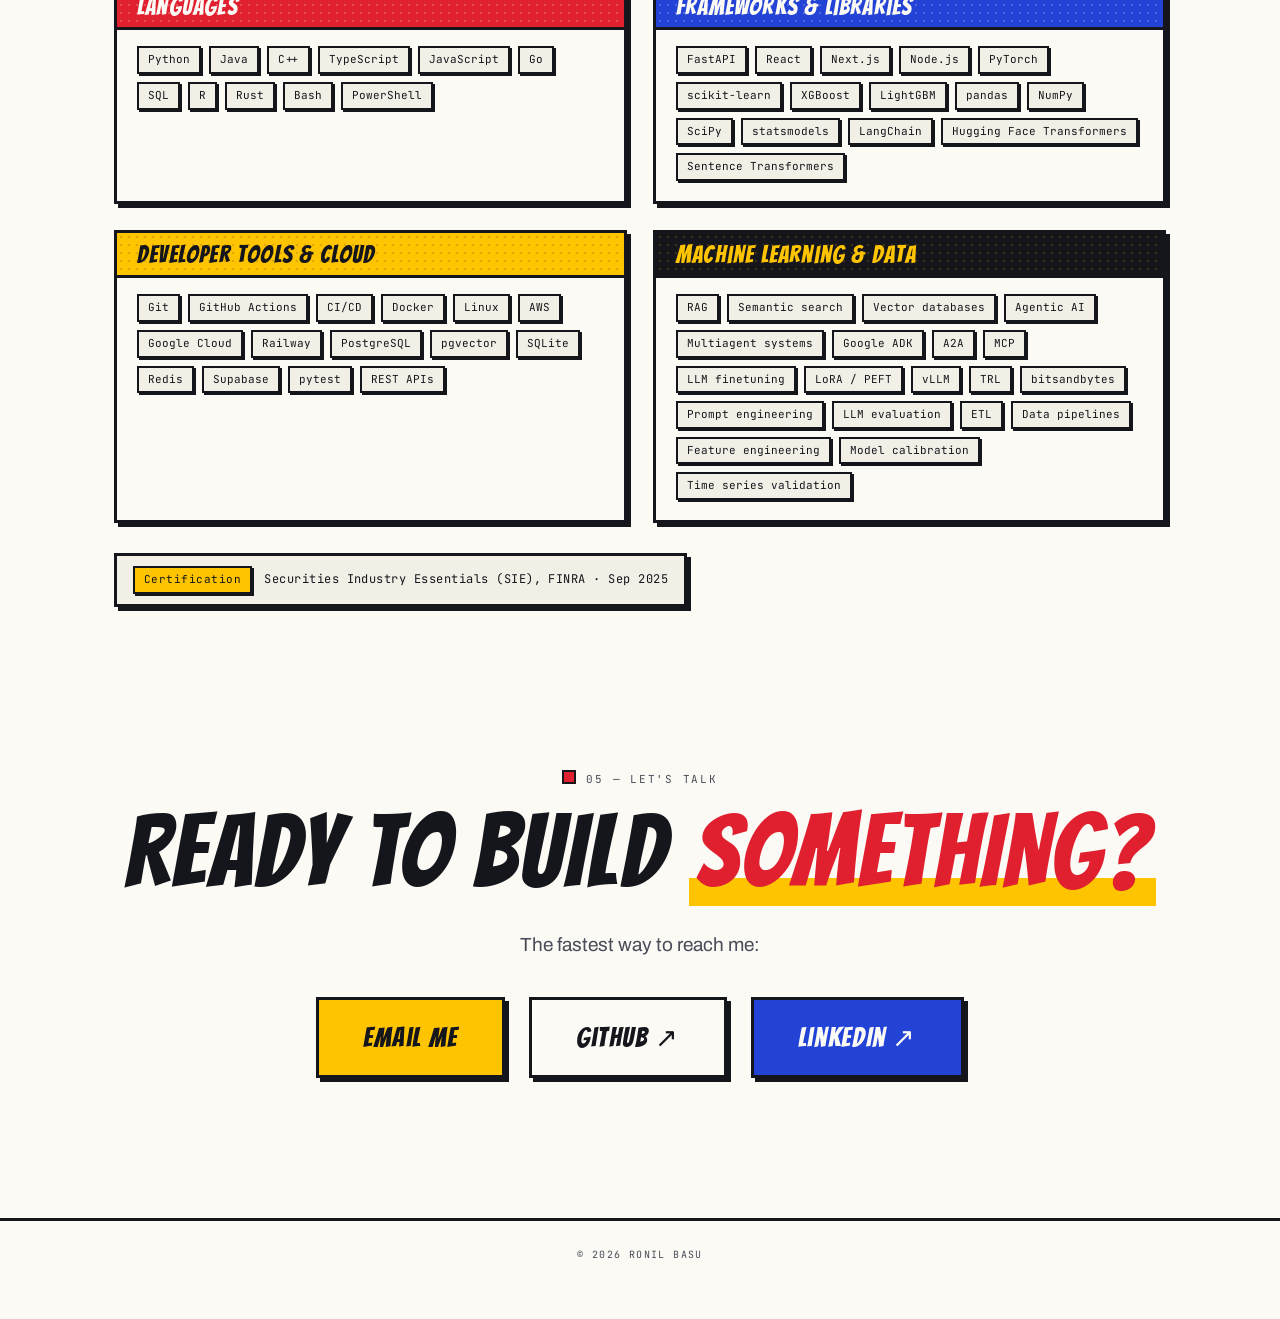
==== commit 6086afd8: "Add spotify-cleaner screenshots" ====
--- a/index.html
+++ b/index.html
@@ -331,8 +331,43 @@
             </figure>
           </article>
 
+          <article class="card card-feature card-feature-flip reveal">
+            <div class="feature-copy">
+              <div class="badge">ISSUE #06</div>
+              <h3><a href="https://github.com/ron2k1/spotify-cleaner">spotify-cleaner</a></h3>
+              <p>
+                Finds the songs you never play and clears them out of your Spotify library.
+                Dry-run by default, and deleting anything means typing DELETE first.
+              </p>
+              <div class="chip-row">
+                <span class="chip">Python</span><span class="chip">FastAPI</span
+                ><span class="chip">React</span>
+              </div>
+              <p class="live" data-repo="spotify-cleaner">—</p>
+            </div>
+            <figure class="feature-shot">
+              <img
+                src="assets/spotify-cleaner-candidates.webp"
+                width="1280"
+                height="800"
+                loading="lazy"
+                decoding="async"
+                alt="spotify-cleaner's web app listing liked songs that are not in the listener's top tracks, in a sortable table"
+              />
+              <img
+                class="feature-inset"
+                src="assets/spotify-cleaner-delete.webp"
+                width="560"
+                height="350"
+                loading="lazy"
+                decoding="async"
+                alt="The remove dialog, which deletes nothing until you type DELETE"
+              />
+            </figure>
+          </article>
+
           <article class="card reveal">
-            <div class="badge">ISSUE #06</div>
+            <div class="badge">ISSUE #07</div>
             <span class="stamp">2ND PLACE · INTUIT HQ</span>
             <h3>
               <a href="https://github.com/ron2k1/intuit-techweek-smb-underwriting"
@@ -351,7 +386,7 @@
           </article>
 
           <article class="card reveal">
-            <div class="badge">ISSUE #07</div>
+            <div class="badge">ISSUE #08</div>
             <span class="stamp">BEST USE OF ELEVENLABS · HACKUSF 2026</span>
             <h3>StormLink</h3>
             <p>
@@ -365,7 +400,7 @@
           </article>
 
           <article class="card reveal">
-            <div class="badge">ISSUE #08</div>
+            <div class="badge">ISSUE #09</div>
             <h3>
               <a href="https://github.com/ron2k1/claude-code-structured-concurrency"
                 >Structured Concurrency</a
@@ -383,7 +418,7 @@
           </article>
 
           <article class="card reveal">
-            <div class="badge">ISSUE #09</div>
+            <div class="badge">ISSUE #10</div>
             <h3><a href="https://github.com/ron2k1/courtside-showcase">Courtside</a></h3>
             <p>Crunches NBA stats to find player bets the sportsbooks priced wrong.</p>
             <div class="chip-row">
@@ -391,20 +426,6 @@
               ><span class="chip">Pandas</span>
             </div>
             <p class="live" data-repo="courtside-showcase">—</p>
-          </article>
-
-          <article class="card reveal">
-            <div class="badge">ISSUE #10</div>
-            <h3><a href="https://github.com/ron2k1/spotify-cleaner">spotify-cleaner</a></h3>
-            <p>
-              Finds the songs you never play and clears them out of your Spotify library.
-              Dry-run by default, and deleting anything means typing DELETE first.
-            </p>
-            <div class="chip-row">
-              <span class="chip">Python</span><span class="chip">FastAPI</span
-              ><span class="chip">React</span>
-            </div>
-            <p class="live" data-repo="spotify-cleaner">—</p>
           </article>
         </div>
       </section>
--- a/styles.css
+++ b/styles.css
@@ -482,9 +482,11 @@
 
 /* ---- project cards ---------------------------------------------- */
 
+/* at most two columns (each at least half the row), so the four cards under the covers always fill
+   whole rows: two by two, or one per row once half the row is under 300px */
 .cards {
   display: grid;
-  grid-template-columns: repeat(auto-fit, minmax(280px, 1fr));
+  grid-template-columns: repeat(auto-fit, minmax(max(300px, calc(50% - 13px)), 1fr));
   gap: 26px;
 }
 
@@ -604,7 +606,7 @@
   white-space: nowrap;
 }
 
-/* cover stories: span every column so the six cards under them fill whole rows */
+/* cover stories: span every column so the four cards under them fill whole rows */
 .card-feature {
   grid-column: 1 / -1;
   display: grid;
